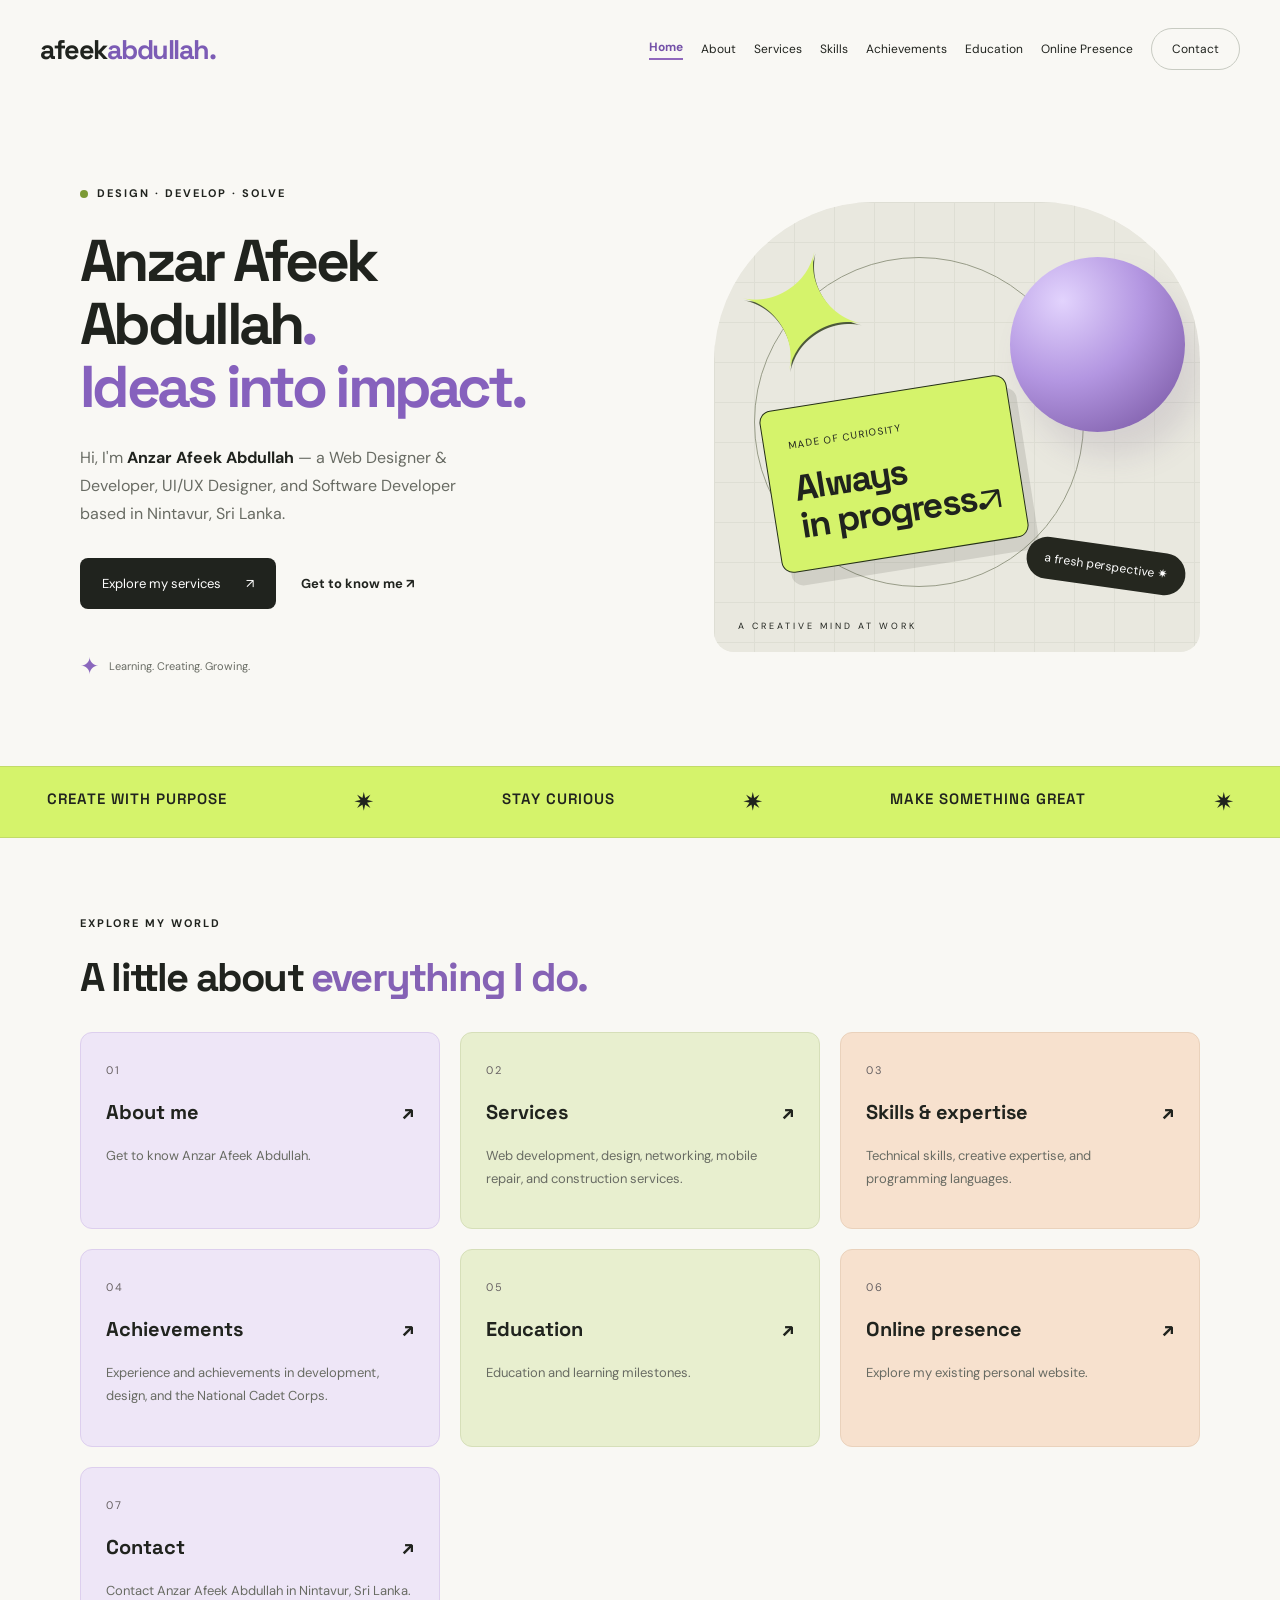
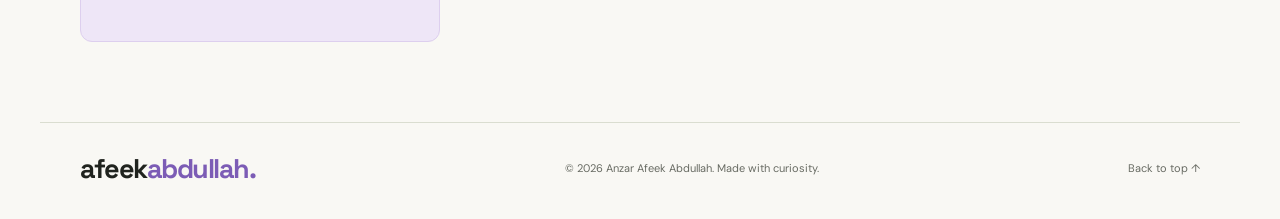
==== index.html @ 664ed2f5 "Create Anzar Afeek Abdullah personal portfolio" ====
<!doctype html>
<html lang="en"><head><meta charset="UTF-8"><meta name="viewport" content="width=device-width,initial-scale=1">
<meta name="description" content="Designing thoughtful digital experiences."><title>Home — Anzar Afeek Abdullah</title><link rel="stylesheet" href="style.css"></head>
<body id="top"><a class="skip-link" href="#main-content">Skip to content</a><header class="nav"><a class="logo" href="index.html">afeek<span>abdullah.</span></a><button class="menu-toggle" type="button" aria-expanded="false" aria-controls="main-nav">Menu <span aria-hidden="true">☰</span></button><nav id="main-nav" aria-label="Main navigation"><a href="index.html" aria-current="page">Home</a><a href="about.html">About</a><a href="services.html">Services</a><a href="skills.html">Skills</a><a href="achievements.html">Achievements</a><a href="education.html">Education</a><a href="projects.html">Online Presence</a><a href="contact.html" class="nav-contact">Contact</a></nav></header><main id="main-content"><section class="hero wrap" id="home"><div class="hero-copy"><p class="eyebrow"><span class="dot"></span> DESIGN · DEVELOP · SOLVE</p><h1>Anzar Afeek<br>Abdullah<span class="name-dot">.</span><br><span>Ideas into impact.</span></h1><p class="intro">Hi, I'm <strong>Anzar Afeek Abdullah</strong> — a Web Designer &amp; Developer, UI/UX Designer, and Software Developer based in Nintavur, Sri Lanka.</p><div class="actions"><a class="button" href="services.html">Explore my services <span>↗</span></a><a class="text-link" href="about.html">Get to know me ↗</a></div><div class="hero-note"><span>✦</span> Learning. Creating. Growing.</div></div><div class="art" aria-label="Colorful abstract illustration"><div class="art-grid"></div><div class="orbit"></div><div class="ball"></div><span class="star">✦</span><div class="art-card"><span>Made of curiosity</span><strong>Always<br>in progress.</strong><span class="card-arrow">↗</span></div><div class="pill">a fresh perspective ✷</div><span class="art-caption">A CREATIVE MIND AT WORK</span></div></section><div class="ticker" aria-hidden="true"><div>CREATE WITH PURPOSE <span>✷</span> STAY CURIOUS <span>✷</span> MAKE SOMETHING GREAT <span>✷</span></div></div><section class="wrap page-directory"><p class="eyebrow">EXPLORE MY WORLD</p><h2>A little about <span>everything I do.</span></h2><div class="directory-grid"><a class="directory-card" href="about.html"><span class="directory-number">01</span><h3>About me <span aria-hidden="true">↗</span></h3><p>Get to know Anzar Afeek Abdullah.</p></a><a class="directory-card" href="services.html"><span class="directory-number">02</span><h3>Services <span aria-hidden="true">↗</span></h3><p>Web development, design, networking, mobile repair, and construction services.</p></a><a class="directory-card" href="skills.html"><span class="directory-number">03</span><h3>Skills & expertise <span aria-hidden="true">↗</span></h3><p>Technical skills, creative expertise, and programming languages.</p></a><a class="directory-card" href="achievements.html"><span class="directory-number">04</span><h3>Achievements <span aria-hidden="true">↗</span></h3><p>Experience and achievements in development, design, and the National Cadet Corps.</p></a><a class="directory-card" href="education.html"><span class="directory-number">05</span><h3>Education <span aria-hidden="true">↗</span></h3><p>Education and learning milestones.</p></a><a class="directory-card" href="projects.html"><span class="directory-number">06</span><h3>Online presence <span aria-hidden="true">↗</span></h3><p>Explore my existing personal website.</p></a><a class="directory-card" href="contact.html"><span class="directory-number">07</span><h3>Contact <span aria-hidden="true">↗</span></h3><p>Contact Anzar Afeek Abdullah in Nintavur, Sri Lanka.</p></a></div></section></main><footer class="wrap"><a class="logo" href="index.html">afeek<span>abdullah.</span></a><p>© <span id="year">2026</span> Anzar Afeek Abdullah. Made with curiosity.</p><a href="#top">Back to top ↑</a></footer><script src="script.js"></script></body></html>
---- style.css ----
@import url('https://fonts.googleapis.com/css2?family=DM+Sans:wght@400;500;600;700&family=Space+Grotesk:wght@400;500;600;700&display=swap');
:root{--bg:#f9f8f4;--ink:#20231e;--muted:#686b63;--green:#d5f36b;--purple:#ab8ce7}*{box-sizing:border-box}html{scroll-behavior:smooth;scroll-padding-top:95px}body{margin:0;background:var(--bg);color:var(--ink);font-family:'DM Sans',sans-serif}a{color:inherit;text-decoration:none}button{font:inherit}a:focus-visible,button:focus-visible{outline:3px solid #7856bd;outline-offset:6px}.wrap{max-width:1200px;margin:auto;padding-left:40px;padding-right:40px}.nav{max-width:1280px;margin:auto;padding:28px 40px;display:flex;justify-content:space-between;align-items:center}.logo{font-family:'Space Grotesk',sans-serif;font-weight:700;font-size:27px;letter-spacing:-1.5px}.logo span{color:#7c5cb5}nav{display:flex;gap:32px;align-items:center;font-size:14px}nav a:hover,.text-link:hover{color:#7654b2}.nav-contact{border:1px solid #c8cbc2;border-radius:30px;padding:12px 20px}.hero{display:grid;grid-template-columns:1.2fr 1fr;gap:50px;padding-top:75px;padding-bottom:85px;align-items:center}.eyebrow{font-size:11px;font-weight:700;letter-spacing:2px;display:flex;align-items:center;gap:9px}.dot{height:8px;width:8px;background:#7c9a35;border-radius:100%}h1,h2,h3{font-family:'Space Grotesk',sans-serif}h1{font-size:clamp(44px,5vw,66px);line-height:1.07;letter-spacing:-3.7px;margin:26px 0}h1>span{color:#8661bd}p{line-height:1.75}.intro{font-size:16px;color:var(--muted);max-width:420px}.intro strong{color:var(--ink)}.actions{display:flex;gap:25px;align-items:center;margin-top:30px}.button{display:inline-flex;gap:25px;align-items:center;background:var(--ink);color:white;border:0;border-radius:8px;padding:17px 22px;font-size:13px;cursor:pointer;transition:transform .2s,background .2s}.button:hover{background:#7856ac;transform:translateY(-2px)}.text-link{font-size:13px;font-weight:700}.hero-note{font-size:11px;color:var(--muted);margin-top:42px;display:flex;gap:10px;align-items:center}.hero-note span{font-size:23px;color:#8a67bd}.art{height:450px;position:relative;background:#e9e8df;border-radius:160px 160px 20px 20px;overflow:hidden}.art-grid{position:absolute;inset:0;background-image:linear-gradient(#d6d6cb 1px,transparent 1px),linear-gradient(90deg,#d6d6cb 1px,transparent 1px);background-size:40px 40px;opacity:.55}.orbit{width:330px;height:330px;border:1px solid #989c88;border-radius:50%;position:absolute;top:55px;left:40px}.ball{width:175px;height:175px;border-radius:50%;background:radial-gradient(circle at 30% 25%,#e2d3fd,#b396e1 45%,#714f9b);position:absolute;right:15px;top:55px;box-shadow:15px 24px 30px #77648a2b}.star{position:absolute;font-size:160px;left:20px;top:8px;color:var(--green);text-shadow:1px 2px #4c583a;transform:rotate(12deg)}.art-card{position:absolute;top:190px;left:55px;width:250px;padding:24px;background:var(--green);transform:rotate(-9deg);box-shadow:8px 14px 0 #292c2020;border:1px solid #253018;border-radius:12px}.art-card>span:first-child{font-size:10px;text-transform:uppercase;letter-spacing:1px}.art-card strong{display:block;font-family:'Space Grotesk',sans-serif;font-size:36px;line-height:1.05;margin-top:17px;letter-spacing:-1.5px}.card-arrow{position:absolute;right:22px;bottom:20px;font-size:33px}.pill{position:absolute;right:14px;bottom:65px;background:#25271f;color:white;padding:13px 18px;border-radius:30px;transform:rotate(8deg);font-size:12px}.art-caption{position:absolute;bottom:20px;left:24px;font-size:9px;letter-spacing:3px}.ticker{background:var(--green);overflow:hidden;padding:22px 0;border-top:1px solid #c2db68;border-bottom:1px solid #c2db68}.ticker>div{display:flex;justify-content:space-around;gap:35px;white-space:nowrap;font-family:'Space Grotesk',sans-serif;font-size:15px;font-weight:600;letter-spacing:1px}.ticker span{font-size:20px}.about{display:grid;grid-template-columns:1fr 1fr;gap:80px;padding-top:100px;padding-bottom:100px}h2{font-size:40px;line-height:1.16;letter-spacing:-1.8px;margin:22px 0}h2 span{color:#8562b5}.about-copy{padding-top:10px;color:var(--muted);font-size:15px}.about-copy .text-link{display:inline-block;margin-top:15px;color:var(--ink)}.skills-section{background:#efeee8;padding:75px 0 85px}.section-heading{display:flex;justify-content:space-between;align-items:center;gap:25px}.section-heading>p{font-size:13px;color:var(--muted)}.skills{display:grid;grid-template-columns:repeat(3,1fr);gap:20px;margin-top:30px}.skills article{padding:30px;background:var(--bg);border:1px solid #ddded4;border-radius:12px}.skill-icon{display:inline-flex;width:45px;height:45px;border-radius:12px;align-items:center;justify-content:center;background:#e7dcf6;font-size:26px}.skills article:nth-child(2) .skill-icon{background:#e3efb9}.skills article:nth-child(3) .skill-icon{background:#f8d7ba}.skills h3{font-size:20px;margin:24px 0 10px}.skills p{font-size:13px;color:var(--muted)}.tag{font-size:9px;letter-spacing:1.5px;font-weight:700;display:inline-block;margin-top:20px}.projects{padding-top:90px;padding-bottom:90px}.project-grid{display:grid;grid-template-columns:1fr 1fr;gap:30px;margin-top:25px}.project-art{height:320px;border-radius:12px;position:relative;overflow:hidden;display:grid;place-items:center}.purple{background:#c0a7ec}.orange{background:#f5bb87}.mock-window{width:70%;height:215px;background:#f5f2e9;border:2px solid #282325;border-radius:8px;transform:rotate(-7deg);box-shadow:10px 10px 0 #8c70b9;position:relative}.window-dots{height:25px;border-bottom:2px solid;padding:4px 9px;font-size:9px;letter-spacing:3px}.mock-window>span{display:block;font-family:'Space Grotesk',sans-serif;font-size:40px;line-height:1.1;font-weight:700;padding:22px;letter-spacing:-2px}.mock-window b{color:#936ac4}.mock-window i{font-style:normal;position:absolute;right:15px;bottom:8px;font-size:70px;color:#9dad3c}.project-number{position:absolute;left:20px;top:18px;border:1px solid #3336;border-radius:30px;padding:6px 10px;font-size:10px}.poster{font-family:'Space Grotesk',sans-serif;font-weight:700;font-size:42px;line-height:.95;letter-spacing:-2px;position:relative;transform:rotate(-5deg);padding:25px 35px;background:#f8f0db;border:1px solid #333;box-shadow:9px 10px 0 #be754b}.poster em{font-family:Georgia,serif;font-size:60px;color:#b75933}.poster>span{position:absolute;right:0;top:30px;font-size:65px;color:#7d8e3c}.project-info{display:flex;justify-content:space-between;align-items:center}.project-info h3{margin:20px 0 5px;font-size:21px}.project-info p{font-size:9px;letter-spacing:1px;color:var(--muted)}.project-info>span{font-size:26px}.project-desc{font-size:13px;color:var(--muted);margin-top:5px}.contact{padding-bottom:65px}.contact-box{position:relative;background:var(--green);padding:55px;border-radius:16px;overflow:hidden}.contact h2{font-size:52px;position:relative;z-index:1}.contact h2 em{font-family:Georgia,serif;font-weight:400}.contact-box>p:not(.eyebrow){max-width:430px;font-size:14px}.contact .button{margin-top:12px}.contact-star{position:absolute;right:40px;top:55px;font-size:210px;color:#8c65bb;line-height:1}.contact-status{font-size:11px!important;min-height:20px}.contact-status.active{font-weight:700}footer{display:flex;justify-content:space-between;align-items:center;padding-top:25px;padding-bottom:30px;border-top:1px solid #daddd0}footer p,footer>a:last-child{font-size:11px;color:var(--muted)}@media(min-width:1500px){.hero{padding-top:100px;padding-bottom:110px}}@media(max-width:800px){.wrap{padding-left:24px;padding-right:24px}.nav{padding:22px 24px}nav{gap:18px}nav a:not(.nav-contact){display:none}.hero{grid-template-columns:1fr;gap:40px;padding-top:35px;padding-bottom:50px}h1{font-size:54px}.art{height:420px;max-width:460px;width:100%;margin:auto}.about{grid-template-columns:1fr;gap:10px;padding-top:60px;padding-bottom:60px}.section-heading{display:block}.skills{grid-template-columns:1fr}.skills-section{padding:50px 0}.project-grid{grid-template-columns:1fr}.projects{padding-top:55px;padding-bottom:50px}.contact-box{padding:30px}.contact h2{font-size:39px}.contact-star{right:-30px;top:15px;font-size:115px;opacity:.3}footer{flex-wrap:wrap;gap:15px}footer p{width:100%;order:3;margin:0}h2{font-size:34px}}@media(prefers-reduced-motion:reduce){html{scroll-behavior:auto}*{transition:none!important}}
.hero h1{font-size:clamp(39px,4.6vw,61px)}.name-dot{color:#8661bd}.info-chips{display:flex;flex-wrap:wrap;gap:8px;margin:20px 0}.info-chips span{border:1px solid #d6d9cc;border-radius:20px;padding:5px 12px;font-size:11px}.expertise{padding-top:80px;padding-bottom:80px}.expertise-grid{display:grid;grid-template-columns:repeat(3,1fr);gap:30px;margin:35px 0}.expertise-grid h3{font-size:20px}.expertise-grid p{font-size:14px;color:var(--muted)}.skill-tags{display:flex;flex-wrap:wrap;gap:10px;margin-top:30px}.skill-tags span{background:#eee7f6;border:1px solid #d7c8ec;padding:9px 16px;border-radius:24px;font-size:12px}.skill-tags span:nth-child(3n){background:#e8efcf;border-color:#d4dfb2}.journey-section{background:#efeee8;padding:70px 0}.journey-grid{display:grid;grid-template-columns:1fr 1fr;gap:70px;margin-top:45px}.column-title{font-size:22px;margin-bottom:30px}.timeline-item{position:relative;border-left:1px solid #ccc8d2;padding:0 0 30px 24px}.timeline-item:before{content:'';position:absolute;left:-5px;top:5px;width:9px;height:9px;background:#9068bd;border-radius:50%}.timeline-date{font-size:11px;letter-spacing:1px;color:#78549e;font-weight:700}.timeline-item h3{font-size:18px;margin:12px 0}.timeline-item p{font-size:13px;color:var(--muted);margin:0}.website-card{display:flex;justify-content:space-between;align-items:center;background:#e8ddf6;border:1px solid #d4c4e9;border-radius:12px;padding:30px;margin-top:30px;transition:background .2s}.website-card:hover{background:#dbcbef}.website-card h3{font-size:25px;margin:12px 0}.website-card p{font-size:13px;overflow-wrap:anywhere}.website-card>span{font-size:40px}.contact-call{display:inline-block;margin-left:20px;font-size:13px;font-weight:700}.contact-details{display:grid;grid-template-columns:1fr 1fr 1fr;gap:30px;padding:35px 0 0}.contact-details h3{font-size:17px}.contact-details p,.contact-details a{display:block;font-size:12px;color:var(--muted);overflow-wrap:anywhere;margin:8px 0;line-height:1.8}.contact-details a:hover{color:#7954ae}.contact-box .button,.contact-call{position:relative;z-index:1}@media(max-width:800px){.expertise{padding-top:55px;padding-bottom:55px}.expertise-grid,.journey-grid,.contact-details{grid-template-columns:1fr;gap:20px}.journey-section{padding:50px 0}.journey-grid{margin-top:25px}.contact-details{gap:10px}.hero h1{font-size:clamp(37px,8vw,54px)}.website-card{padding:22px}.website-card h3{font-size:21px}.website-card .tag{margin-top:0}.logo{font-size:23px}.nav-contact{padding:10px 14px}}
/* Shared navigation and standalone pages. */
.skip-link{position:absolute;top:-70px;left:20px;z-index:20;background:var(--ink);color:white;padding:14px;border-radius:6px}.skip-link:focus{top:10px}.nav{gap:25px;position:relative}.nav nav{gap:18px;font-size:12px}.nav nav a[aria-current=page]{color:#7451a8;font-weight:700}.nav nav a[aria-current=page]:after{content:'';display:block;height:2px;background:#9068bd;margin-top:3px}.menu-toggle{display:none}.breadcrumb{display:flex;gap:12px;padding-top:25px;font-size:12px;color:var(--muted)}.breadcrumb a{color:#7854a9}.page-bottom{display:flex;justify-content:space-between;gap:20px;align-items:center;padding-top:20px;padding-bottom:60px}.standalone-timeline{padding-top:50px;padding-bottom:60px}.standalone-timeline h1{font-size:clamp(38px,5vw,60px)}.timeline-list{max-width:800px;margin-top:45px}.timeline-list .timeline-item{padding-bottom:40px}.timeline-list .timeline-item h3{font-size:22px}.timeline-list .timeline-item p{font-size:15px}.page-intro{color:var(--muted)}.page-directory{padding-top:65px;padding-bottom:80px}.directory-grid{display:grid;grid-template-columns:repeat(3,1fr);gap:20px;margin-top:30px}.directory-card{display:block;padding:25px;background:#eee6f7;border:1px solid #ddcfee;border-radius:12px;transition:transform .2s,background .2s}.directory-card:nth-child(3n+2){background:#e8efcf;border-color:#d6dfb9}.directory-card:nth-child(3n){background:#f7e1ce;border-color:#ead2bc}.directory-card:hover{transform:translateY(-4px);background:#e1d4f1}.directory-number{font-size:11px;letter-spacing:2px;color:#686264}.directory-card h3{font-size:20px;display:flex;justify-content:space-between;gap:10px}.directory-card p{font-size:13px;color:var(--muted)}body:has(.breadcrumb) .contact{padding-top:40px}body:has(.breadcrumb) h1{font-size:clamp(36px,5vw,58px);letter-spacing:-2px}body:has(.breadcrumb) .skills-section{margin-top:35px}body:has(.breadcrumb) .projects{padding-top:45px}
@media(max-width:1100px){.nav{flex-wrap:wrap;padding:22px 24px}.menu-toggle{display:flex;align-items:center;gap:12px;background:transparent;border:1px solid #c8cbc2;border-radius:25px;padding:10px 16px;cursor:pointer}.nav nav{display:none;width:100%;grid-template-columns:repeat(2,minmax(0,1fr));gap:8px;padding-top:10px}.nav nav.is-open{display:grid}.nav nav a,.nav nav a:not(.nav-contact){display:block;padding:12px 15px;border-radius:8px}.nav nav a[aria-current=page]{background:#eee6f7}.nav nav a[aria-current=page]:after{display:none}.nav nav .nav-contact{border-radius:8px}.directory-grid{grid-template-columns:1fr 1fr}}
@media(max-width:600px){.directory-grid{grid-template-columns:1fr}.page-directory{padding-top:40px;padding-bottom:50px}.page-bottom{align-items:flex-start;flex-direction:column;padding-bottom:40px}.standalone-timeline{padding-top:30px}.timeline-list .timeline-item h3{font-size:19px}.timeline-list .timeline-item p{font-size:14px}.breadcrumb{padding-top:10px}.about h1{margin-top:20px}}
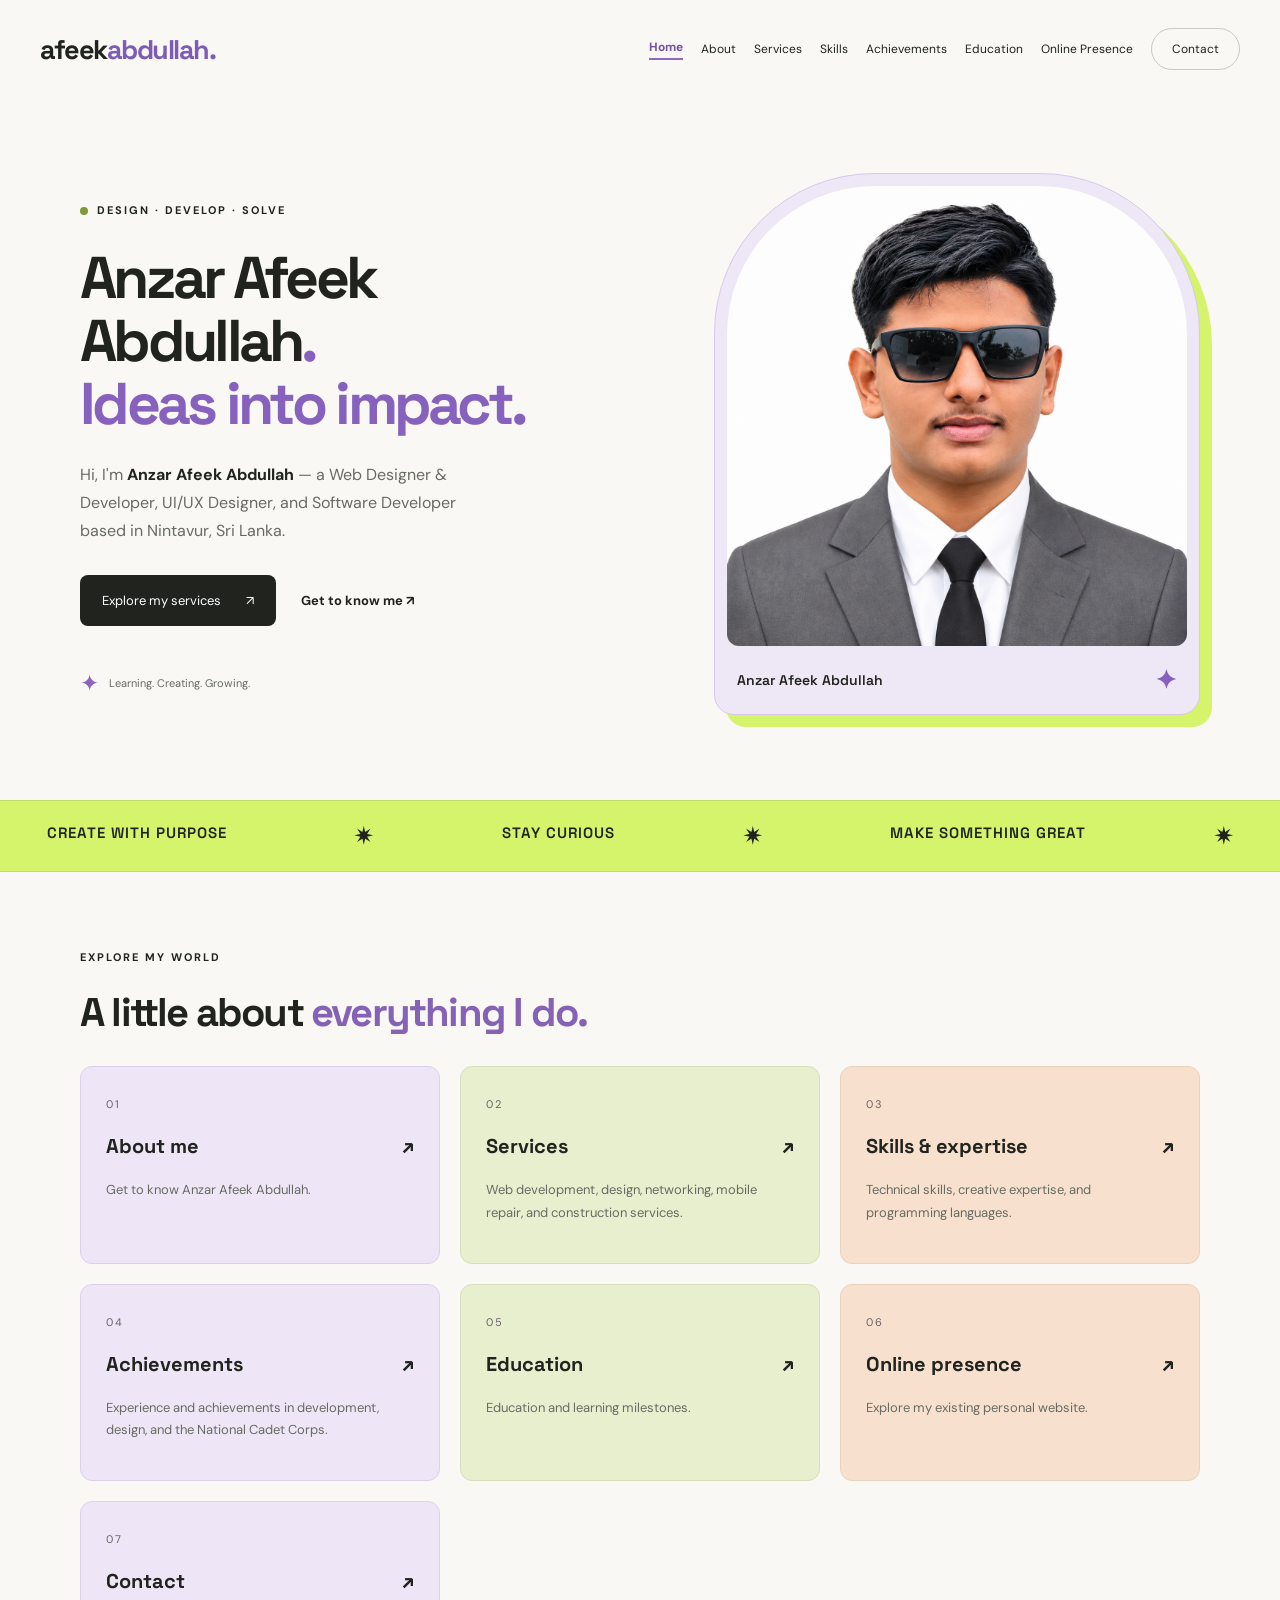
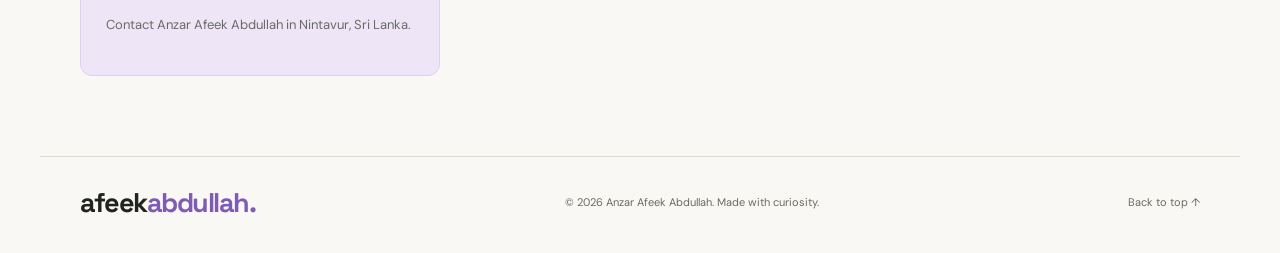
==== commit dbd1c636: "Add owner portrait to home and about pages" ====
--- a/index.html
+++ b/index.html
@@ -1,4 +1,4 @@
 <!doctype html>
 <html lang="en"><head><meta charset="UTF-8"><meta name="viewport" content="width=device-width,initial-scale=1">
 <meta name="description" content="Designing thoughtful digital experiences."><title>Home — Anzar Afeek Abdullah</title><link rel="stylesheet" href="style.css"></head>
-<body id="top"><a class="skip-link" href="#main-content">Skip to content</a><header class="nav"><a class="logo" href="index.html">afeek<span>abdullah.</span></a><button class="menu-toggle" type="button" aria-expanded="false" aria-controls="main-nav">Menu <span aria-hidden="true">☰</span></button><nav id="main-nav" aria-label="Main navigation"><a href="index.html" aria-current="page">Home</a><a href="about.html">About</a><a href="services.html">Services</a><a href="skills.html">Skills</a><a href="achievements.html">Achievements</a><a href="education.html">Education</a><a href="projects.html">Online Presence</a><a href="contact.html" class="nav-contact">Contact</a></nav></header><main id="main-content"><section class="hero wrap" id="home"><div class="hero-copy"><p class="eyebrow"><span class="dot"></span> DESIGN · DEVELOP · SOLVE</p><h1>Anzar Afeek<br>Abdullah<span class="name-dot">.</span><br><span>Ideas into impact.</span></h1><p class="intro">Hi, I'm <strong>Anzar Afeek Abdullah</strong> — a Web Designer &amp; Developer, UI/UX Designer, and Software Developer based in Nintavur, Sri Lanka.</p><div class="actions"><a class="button" href="services.html">Explore my services <span>↗</span></a><a class="text-link" href="about.html">Get to know me ↗</a></div><div class="hero-note"><span>✦</span> Learning. Creating. Growing.</div></div><div class="art" aria-label="Colorful abstract illustration"><div class="art-grid"></div><div class="orbit"></div><div class="ball"></div><span class="star">✦</span><div class="art-card"><span>Made of curiosity</span><strong>Always<br>in progress.</strong><span class="card-arrow">↗</span></div><div class="pill">a fresh perspective ✷</div><span class="art-caption">A CREATIVE MIND AT WORK</span></div></section><div class="ticker" aria-hidden="true"><div>CREATE WITH PURPOSE <span>✷</span> STAY CURIOUS <span>✷</span> MAKE SOMETHING GREAT <span>✷</span></div></div><section class="wrap page-directory"><p class="eyebrow">EXPLORE MY WORLD</p><h2>A little about <span>everything I do.</span></h2><div class="directory-grid"><a class="directory-card" href="about.html"><span class="directory-number">01</span><h3>About me <span aria-hidden="true">↗</span></h3><p>Get to know Anzar Afeek Abdullah.</p></a><a class="directory-card" href="services.html"><span class="directory-number">02</span><h3>Services <span aria-hidden="true">↗</span></h3><p>Web development, design, networking, mobile repair, and construction services.</p></a><a class="directory-card" href="skills.html"><span class="directory-number">03</span><h3>Skills & expertise <span aria-hidden="true">↗</span></h3><p>Technical skills, creative expertise, and programming languages.</p></a><a class="directory-card" href="achievements.html"><span class="directory-number">04</span><h3>Achievements <span aria-hidden="true">↗</span></h3><p>Experience and achievements in development, design, and the National Cadet Corps.</p></a><a class="directory-card" href="education.html"><span class="directory-number">05</span><h3>Education <span aria-hidden="true">↗</span></h3><p>Education and learning milestones.</p></a><a class="directory-card" href="projects.html"><span class="directory-number">06</span><h3>Online presence <span aria-hidden="true">↗</span></h3><p>Explore my existing personal website.</p></a><a class="directory-card" href="contact.html"><span class="directory-number">07</span><h3>Contact <span aria-hidden="true">↗</span></h3><p>Contact Anzar Afeek Abdullah in Nintavur, Sri Lanka.</p></a></div></section></main><footer class="wrap"><a class="logo" href="index.html">afeek<span>abdullah.</span></a><p>© <span id="year">2026</span> Anzar Afeek Abdullah. Made with curiosity.</p><a href="#top">Back to top ↑</a></footer><script src="script.js"></script></body></html>+<body id="top"><a class="skip-link" href="#main-content">Skip to content</a><header class="nav"><a class="logo" href="index.html">afeek<span>abdullah.</span></a><button class="menu-toggle" type="button" aria-expanded="false" aria-controls="main-nav">Menu <span aria-hidden="true">☰</span></button><nav id="main-nav" aria-label="Main navigation"><a href="index.html" aria-current="page">Home</a><a href="about.html">About</a><a href="services.html">Services</a><a href="skills.html">Skills</a><a href="achievements.html">Achievements</a><a href="education.html">Education</a><a href="projects.html">Online Presence</a><a href="contact.html" class="nav-contact">Contact</a></nav></header><main id="main-content"><section class="hero wrap" id="home"><div class="hero-copy"><p class="eyebrow"><span class="dot"></span> DESIGN · DEVELOP · SOLVE</p><h1>Anzar Afeek<br>Abdullah<span class="name-dot">.</span><br><span>Ideas into impact.</span></h1><p class="intro">Hi, I'm <strong>Anzar Afeek Abdullah</strong> — a Web Designer &amp; Developer, UI/UX Designer, and Software Developer based in Nintavur, Sri Lanka.</p><div class="actions"><a class="button" href="services.html">Explore my services <span>↗</span></a><a class="text-link" href="about.html">Get to know me ↗</a></div><div class="hero-note"><span>✦</span> Learning. Creating. Growing.</div></div><div class="portrait-frame"><img class="hero-portrait" src="profile.png.png" alt="Anzar Afeek Abdullah wearing a grey suit and sunglasses" width="1254" height="1254" fetchpriority="high"><span class="portrait-label">Anzar Afeek Abdullah <span aria-hidden="true">✦</span></span></div></section><div class="ticker" aria-hidden="true"><div>CREATE WITH PURPOSE <span>✷</span> STAY CURIOUS <span>✷</span> MAKE SOMETHING GREAT <span>✷</span></div></div><section class="wrap page-directory"><p class="eyebrow">EXPLORE MY WORLD</p><h2>A little about <span>everything I do.</span></h2><div class="directory-grid"><a class="directory-card" href="about.html"><span class="directory-number">01</span><h3>About me <span aria-hidden="true">↗</span></h3><p>Get to know Anzar Afeek Abdullah.</p></a><a class="directory-card" href="services.html"><span class="directory-number">02</span><h3>Services <span aria-hidden="true">↗</span></h3><p>Web development, design, networking, mobile repair, and construction services.</p></a><a class="directory-card" href="skills.html"><span class="directory-number">03</span><h3>Skills & expertise <span aria-hidden="true">↗</span></h3><p>Technical skills, creative expertise, and programming languages.</p></a><a class="directory-card" href="achievements.html"><span class="directory-number">04</span><h3>Achievements <span aria-hidden="true">↗</span></h3><p>Experience and achievements in development, design, and the National Cadet Corps.</p></a><a class="directory-card" href="education.html"><span class="directory-number">05</span><h3>Education <span aria-hidden="true">↗</span></h3><p>Education and learning milestones.</p></a><a class="directory-card" href="projects.html"><span class="directory-number">06</span><h3>Online presence <span aria-hidden="true">↗</span></h3><p>Explore my existing personal website.</p></a><a class="directory-card" href="contact.html"><span class="directory-number">07</span><h3>Contact <span aria-hidden="true">↗</span></h3><p>Contact Anzar Afeek Abdullah in Nintavur, Sri Lanka.</p></a></div></section></main><footer class="wrap"><a class="logo" href="index.html">afeek<span>abdullah.</span></a><p>© <span id="year">2026</span> Anzar Afeek Abdullah. Made with curiosity.</p><a href="#top">Back to top ↑</a></footer><script src="script.js"></script></body></html>
--- a/style.css
+++ b/style.css
@@ -5,3 +5,5 @@
 .skip-link{position:absolute;top:-70px;left:20px;z-index:20;background:var(--ink);color:white;padding:14px;border-radius:6px}.skip-link:focus{top:10px}.nav{gap:25px;position:relative}.nav nav{gap:18px;font-size:12px}.nav nav a[aria-current=page]{color:#7451a8;font-weight:700}.nav nav a[aria-current=page]:after{content:'';display:block;height:2px;background:#9068bd;margin-top:3px}.menu-toggle{display:none}.breadcrumb{display:flex;gap:12px;padding-top:25px;font-size:12px;color:var(--muted)}.breadcrumb a{color:#7854a9}.page-bottom{display:flex;justify-content:space-between;gap:20px;align-items:center;padding-top:20px;padding-bottom:60px}.standalone-timeline{padding-top:50px;padding-bottom:60px}.standalone-timeline h1{font-size:clamp(38px,5vw,60px)}.timeline-list{max-width:800px;margin-top:45px}.timeline-list .timeline-item{padding-bottom:40px}.timeline-list .timeline-item h3{font-size:22px}.timeline-list .timeline-item p{font-size:15px}.page-intro{color:var(--muted)}.page-directory{padding-top:65px;padding-bottom:80px}.directory-grid{display:grid;grid-template-columns:repeat(3,1fr);gap:20px;margin-top:30px}.directory-card{display:block;padding:25px;background:#eee6f7;border:1px solid #ddcfee;border-radius:12px;transition:transform .2s,background .2s}.directory-card:nth-child(3n+2){background:#e8efcf;border-color:#d6dfb9}.directory-card:nth-child(3n){background:#f7e1ce;border-color:#ead2bc}.directory-card:hover{transform:translateY(-4px);background:#e1d4f1}.directory-number{font-size:11px;letter-spacing:2px;color:#686264}.directory-card h3{font-size:20px;display:flex;justify-content:space-between;gap:10px}.directory-card p{font-size:13px;color:var(--muted)}body:has(.breadcrumb) .contact{padding-top:40px}body:has(.breadcrumb) h1{font-size:clamp(36px,5vw,58px);letter-spacing:-2px}body:has(.breadcrumb) .skills-section{margin-top:35px}body:has(.breadcrumb) .projects{padding-top:45px}
 @media(max-width:1100px){.nav{flex-wrap:wrap;padding:22px 24px}.menu-toggle{display:flex;align-items:center;gap:12px;background:transparent;border:1px solid #c8cbc2;border-radius:25px;padding:10px 16px;cursor:pointer}.nav nav{display:none;width:100%;grid-template-columns:repeat(2,minmax(0,1fr));gap:8px;padding-top:10px}.nav nav.is-open{display:grid}.nav nav a,.nav nav a:not(.nav-contact){display:block;padding:12px 15px;border-radius:8px}.nav nav a[aria-current=page]{background:#eee6f7}.nav nav a[aria-current=page]:after{display:none}.nav nav .nav-contact{border-radius:8px}.directory-grid{grid-template-columns:1fr 1fr}}
 @media(max-width:600px){.directory-grid{grid-template-columns:1fr}.page-directory{padding-top:40px;padding-bottom:50px}.page-bottom{align-items:flex-start;flex-direction:column;padding-bottom:40px}.standalone-timeline{padding-top:30px}.timeline-list .timeline-item h3{font-size:19px}.timeline-list .timeline-item p{font-size:14px}.breadcrumb{padding-top:10px}.about h1{margin-top:20px}}
+/* Owner portrait, shared by Home and About. */
+.portrait-frame{position:relative;background:#eee7f6;border:1px solid #d7c8ec;border-radius:160px 160px 20px 20px;overflow:hidden;padding:12px 12px 0;box-shadow:12px 12px 0 #d5f36b}.hero-portrait{display:block;width:100%;height:auto;aspect-ratio:1;object-fit:cover;border-radius:148px 148px 12px 12px}.portrait-label{display:flex;justify-content:space-between;align-items:center;gap:12px;padding:17px 10px;font-family:'Space Grotesk',sans-serif;font-size:14px;font-weight:600}.portrait-label>span{font-size:26px;color:#8661bd}.about-portrait{display:block;width:100%;max-width:340px;height:auto;border-radius:20px;border:8px solid #eee7f6;box-shadow:8px 8px 0 #d5f36b;margin-top:30px}@media(max-width:800px){.portrait-frame{max-width:440px;width:calc(100% - 12px);margin:0 auto}.about-portrait{max-width:300px;margin-bottom:25px}}
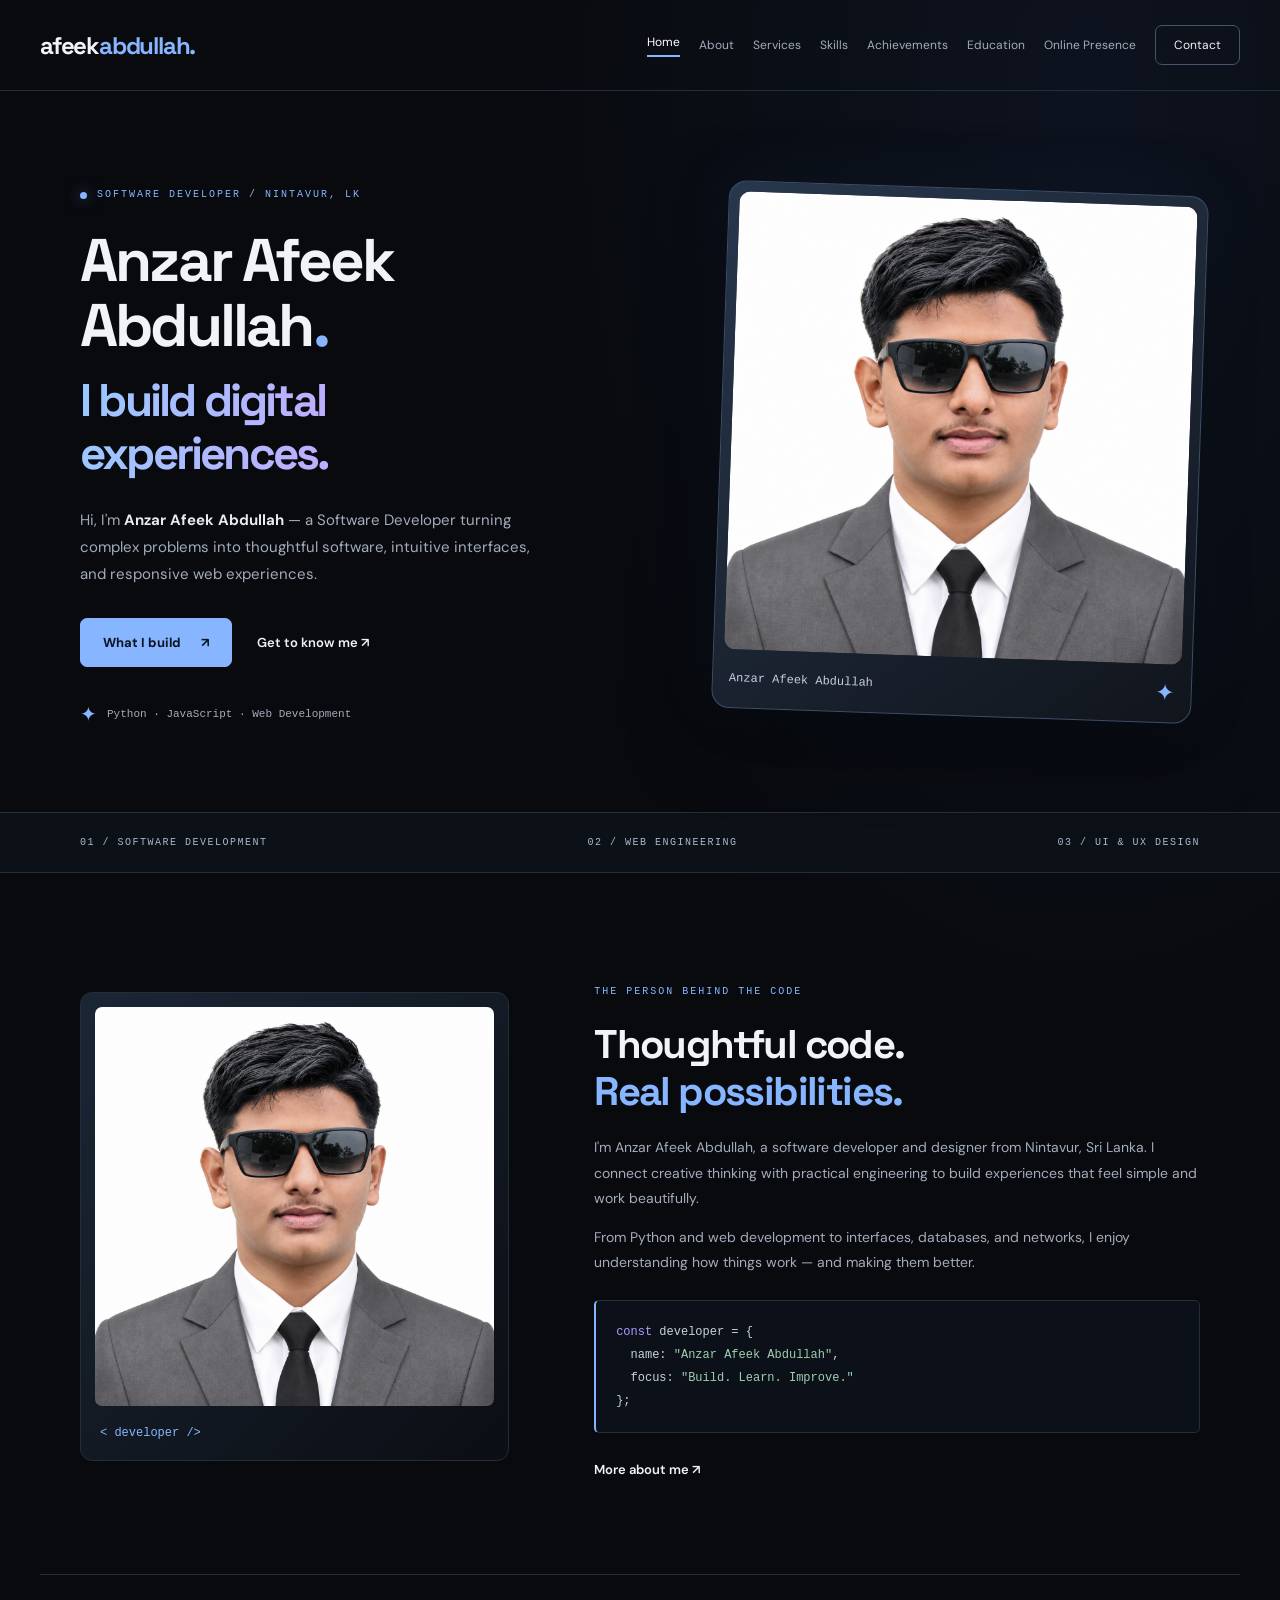
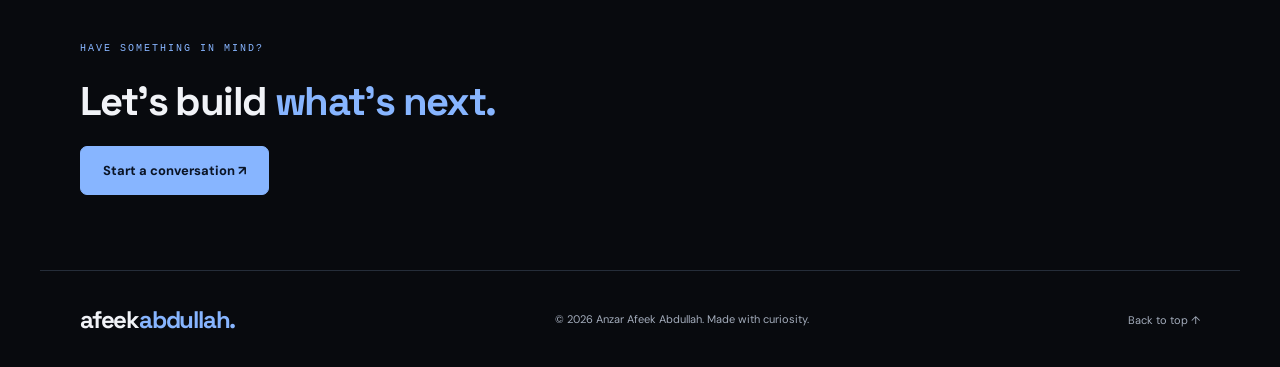
==== commit 951c9bc5: "Redesign portfolio with polished dark developer theme" ====
--- a/index.html
+++ b/index.html
@@ -1,4 +1,4 @@
 <!doctype html>
 <html lang="en"><head><meta charset="UTF-8"><meta name="viewport" content="width=device-width,initial-scale=1">
-<meta name="description" content="Designing thoughtful digital experiences."><title>Home — Anzar Afeek Abdullah</title><link rel="stylesheet" href="style.css"></head>
-<body id="top"><a class="skip-link" href="#main-content">Skip to content</a><header class="nav"><a class="logo" href="index.html">afeek<span>abdullah.</span></a><button class="menu-toggle" type="button" aria-expanded="false" aria-controls="main-nav">Menu <span aria-hidden="true">☰</span></button><nav id="main-nav" aria-label="Main navigation"><a href="index.html" aria-current="page">Home</a><a href="about.html">About</a><a href="services.html">Services</a><a href="skills.html">Skills</a><a href="achievements.html">Achievements</a><a href="education.html">Education</a><a href="projects.html">Online Presence</a><a href="contact.html" class="nav-contact">Contact</a></nav></header><main id="main-content"><section class="hero wrap" id="home"><div class="hero-copy"><p class="eyebrow"><span class="dot"></span> DESIGN · DEVELOP · SOLVE</p><h1>Anzar Afeek<br>Abdullah<span class="name-dot">.</span><br><span>Ideas into impact.</span></h1><p class="intro">Hi, I'm <strong>Anzar Afeek Abdullah</strong> — a Web Designer &amp; Developer, UI/UX Designer, and Software Developer based in Nintavur, Sri Lanka.</p><div class="actions"><a class="button" href="services.html">Explore my services <span>↗</span></a><a class="text-link" href="about.html">Get to know me ↗</a></div><div class="hero-note"><span>✦</span> Learning. Creating. Growing.</div></div><div class="portrait-frame"><img class="hero-portrait" src="profile.png.png" alt="Anzar Afeek Abdullah wearing a grey suit and sunglasses" width="1254" height="1254" fetchpriority="high"><span class="portrait-label">Anzar Afeek Abdullah <span aria-hidden="true">✦</span></span></div></section><div class="ticker" aria-hidden="true"><div>CREATE WITH PURPOSE <span>✷</span> STAY CURIOUS <span>✷</span> MAKE SOMETHING GREAT <span>✷</span></div></div><section class="wrap page-directory"><p class="eyebrow">EXPLORE MY WORLD</p><h2>A little about <span>everything I do.</span></h2><div class="directory-grid"><a class="directory-card" href="about.html"><span class="directory-number">01</span><h3>About me <span aria-hidden="true">↗</span></h3><p>Get to know Anzar Afeek Abdullah.</p></a><a class="directory-card" href="services.html"><span class="directory-number">02</span><h3>Services <span aria-hidden="true">↗</span></h3><p>Web development, design, networking, mobile repair, and construction services.</p></a><a class="directory-card" href="skills.html"><span class="directory-number">03</span><h3>Skills & expertise <span aria-hidden="true">↗</span></h3><p>Technical skills, creative expertise, and programming languages.</p></a><a class="directory-card" href="achievements.html"><span class="directory-number">04</span><h3>Achievements <span aria-hidden="true">↗</span></h3><p>Experience and achievements in development, design, and the National Cadet Corps.</p></a><a class="directory-card" href="education.html"><span class="directory-number">05</span><h3>Education <span aria-hidden="true">↗</span></h3><p>Education and learning milestones.</p></a><a class="directory-card" href="projects.html"><span class="directory-number">06</span><h3>Online presence <span aria-hidden="true">↗</span></h3><p>Explore my existing personal website.</p></a><a class="directory-card" href="contact.html"><span class="directory-number">07</span><h3>Contact <span aria-hidden="true">↗</span></h3><p>Contact Anzar Afeek Abdullah in Nintavur, Sri Lanka.</p></a></div></section></main><footer class="wrap"><a class="logo" href="index.html">afeek<span>abdullah.</span></a><p>© <span id="year">2026</span> Anzar Afeek Abdullah. Made with curiosity.</p><a href="#top">Back to top ↑</a></footer><script src="script.js"></script></body></html>+<meta name="description" content="Designing thoughtful digital experiences."><title>Home — Anzar Afeek Abdullah</title><meta name="theme-color" content="#080a0e"><link rel="icon" type="image/png" href="profile.png.png"><link rel="stylesheet" href="style.css"></head>
+<body id="top"><a class="skip-link" href="#main-content">Skip to content</a><header class="nav"><a class="logo" href="index.html">afeek<span>abdullah.</span></a><button class="menu-toggle" type="button" aria-expanded="false" aria-controls="main-nav">Menu <span aria-hidden="true">☰</span></button><nav id="main-nav" aria-label="Main navigation"><a href="index.html" aria-current="page">Home</a><a href="about.html">About</a><a href="services.html">Services</a><a href="skills.html">Skills</a><a href="achievements.html">Achievements</a><a href="education.html">Education</a><a href="projects.html">Online Presence</a><a href="contact.html" class="nav-contact">Contact</a></nav></header><main id="main-content"><section class="hero wrap" id="home"><div class="hero-copy"><p class="eyebrow"><span class="dot"></span> SOFTWARE DEVELOPER / NINTAVUR, LK</p><h1>Anzar Afeek<br>Abdullah<span class="name-dot">.</span><br><span>I build digital<br>experiences.</span></h1><p class="intro">Hi, I'm <strong>Anzar Afeek Abdullah</strong> — a Software Developer turning complex problems into thoughtful software, intuitive interfaces, and responsive web experiences.</p><div class="actions"><a class="button" href="services.html">What I build <span>↗</span></a><a class="text-link" href="about.html">Get to know me ↗</a></div><div class="hero-note"><span>✦</span> Python · JavaScript · Web Development</div></div><div class="portrait-frame"><img class="hero-portrait" src="profile.png.png" alt="Anzar Afeek Abdullah wearing a grey suit and sunglasses" width="1254" height="1254" fetchpriority="high"><span class="portrait-label">Anzar Afeek Abdullah <span aria-hidden="true">✦</span></span></div></section><div class="ticker" aria-label="Areas of focus"><div><span>01 / SOFTWARE DEVELOPMENT</span><span>02 / WEB ENGINEERING</span><span>03 / UI &amp; UX DESIGN</span></div></div><section class="wrap developer-profile"><div class="profile-photo"><img src="profile.png.png" alt="Anzar Afeek Abdullah" width="1254" height="1254" loading="lazy"><span class="photo-index">&lt; developer /&gt;</span></div><div class="profile-story"><p class="eyebrow">THE PERSON BEHIND THE CODE</p><h2>Thoughtful code.<br><span>Real possibilities.</span></h2><p>I'm Anzar Afeek Abdullah, a software developer and designer from Nintavur, Sri Lanka. I connect creative thinking with practical engineering to build experiences that feel simple and work beautifully.</p><p>From Python and web development to interfaces, databases, and networks, I enjoy understanding how things work — and making them better.</p><div class="code-signature"><span>const</span> developer = {<br>&nbsp; name: <b>"Anzar Afeek Abdullah"</b>,<br>&nbsp; focus: <b>"Build. Learn. Improve."</b><br>};</div><a class="text-link" href="about.html">More about me ↗</a></div></section><section class="wrap home-contact"><p class="eyebrow">HAVE SOMETHING IN MIND?</p><h2>Let's build <span>what's next.</span></h2><a class="button" href="contact.html">Start a conversation ↗</a></section></main><footer class="wrap"><a class="logo" href="index.html">afeek<span>abdullah.</span></a><p>© <span id="year">2026</span> Anzar Afeek Abdullah. Made with curiosity.</p><a href="#top">Back to top ↑</a></footer><script src="script.js"></script></body></html>
--- a/style.css
+++ b/style.css
@@ -1,9 +1,5 @@
 @import url('https://fonts.googleapis.com/css2?family=DM+Sans:wght@400;500;600;700&family=Space+Grotesk:wght@400;500;600;700&display=swap');
-:root{--bg:#f9f8f4;--ink:#20231e;--muted:#686b63;--green:#d5f36b;--purple:#ab8ce7}*{box-sizing:border-box}html{scroll-behavior:smooth;scroll-padding-top:95px}body{margin:0;background:var(--bg);color:var(--ink);font-family:'DM Sans',sans-serif}a{color:inherit;text-decoration:none}button{font:inherit}a:focus-visible,button:focus-visible{outline:3px solid #7856bd;outline-offset:6px}.wrap{max-width:1200px;margin:auto;padding-left:40px;padding-right:40px}.nav{max-width:1280px;margin:auto;padding:28px 40px;display:flex;justify-content:space-between;align-items:center}.logo{font-family:'Space Grotesk',sans-serif;font-weight:700;font-size:27px;letter-spacing:-1.5px}.logo span{color:#7c5cb5}nav{display:flex;gap:32px;align-items:center;font-size:14px}nav a:hover,.text-link:hover{color:#7654b2}.nav-contact{border:1px solid #c8cbc2;border-radius:30px;padding:12px 20px}.hero{display:grid;grid-template-columns:1.2fr 1fr;gap:50px;padding-top:75px;padding-bottom:85px;align-items:center}.eyebrow{font-size:11px;font-weight:700;letter-spacing:2px;display:flex;align-items:center;gap:9px}.dot{height:8px;width:8px;background:#7c9a35;border-radius:100%}h1,h2,h3{font-family:'Space Grotesk',sans-serif}h1{font-size:clamp(44px,5vw,66px);line-height:1.07;letter-spacing:-3.7px;margin:26px 0}h1>span{color:#8661bd}p{line-height:1.75}.intro{font-size:16px;color:var(--muted);max-width:420px}.intro strong{color:var(--ink)}.actions{display:flex;gap:25px;align-items:center;margin-top:30px}.button{display:inline-flex;gap:25px;align-items:center;background:var(--ink);color:white;border:0;border-radius:8px;padding:17px 22px;font-size:13px;cursor:pointer;transition:transform .2s,background .2s}.button:hover{background:#7856ac;transform:translateY(-2px)}.text-link{font-size:13px;font-weight:700}.hero-note{font-size:11px;color:var(--muted);margin-top:42px;display:flex;gap:10px;align-items:center}.hero-note span{font-size:23px;color:#8a67bd}.art{height:450px;position:relative;background:#e9e8df;border-radius:160px 160px 20px 20px;overflow:hidden}.art-grid{position:absolute;inset:0;background-image:linear-gradient(#d6d6cb 1px,transparent 1px),linear-gradient(90deg,#d6d6cb 1px,transparent 1px);background-size:40px 40px;opacity:.55}.orbit{width:330px;height:330px;border:1px solid #989c88;border-radius:50%;position:absolute;top:55px;left:40px}.ball{width:175px;height:175px;border-radius:50%;background:radial-gradient(circle at 30% 25%,#e2d3fd,#b396e1 45%,#714f9b);position:absolute;right:15px;top:55px;box-shadow:15px 24px 30px #77648a2b}.star{position:absolute;font-size:160px;left:20px;top:8px;color:var(--green);text-shadow:1px 2px #4c583a;transform:rotate(12deg)}.art-card{position:absolute;top:190px;left:55px;width:250px;padding:24px;background:var(--green);transform:rotate(-9deg);box-shadow:8px 14px 0 #292c2020;border:1px solid #253018;border-radius:12px}.art-card>span:first-child{font-size:10px;text-transform:uppercase;letter-spacing:1px}.art-card strong{display:block;font-family:'Space Grotesk',sans-serif;font-size:36px;line-height:1.05;margin-top:17px;letter-spacing:-1.5px}.card-arrow{position:absolute;right:22px;bottom:20px;font-size:33px}.pill{position:absolute;right:14px;bottom:65px;background:#25271f;color:white;padding:13px 18px;border-radius:30px;transform:rotate(8deg);font-size:12px}.art-caption{position:absolute;bottom:20px;left:24px;font-size:9px;letter-spacing:3px}.ticker{background:var(--green);overflow:hidden;padding:22px 0;border-top:1px solid #c2db68;border-bottom:1px solid #c2db68}.ticker>div{display:flex;justify-content:space-around;gap:35px;white-space:nowrap;font-family:'Space Grotesk',sans-serif;font-size:15px;font-weight:600;letter-spacing:1px}.ticker span{font-size:20px}.about{display:grid;grid-template-columns:1fr 1fr;gap:80px;padding-top:100px;padding-bottom:100px}h2{font-size:40px;line-height:1.16;letter-spacing:-1.8px;margin:22px 0}h2 span{color:#8562b5}.about-copy{padding-top:10px;color:var(--muted);font-size:15px}.about-copy .text-link{display:inline-block;margin-top:15px;color:var(--ink)}.skills-section{background:#efeee8;padding:75px 0 85px}.section-heading{display:flex;justify-content:space-between;align-items:center;gap:25px}.section-heading>p{font-size:13px;color:var(--muted)}.skills{display:grid;grid-template-columns:repeat(3,1fr);gap:20px;margin-top:30px}.skills article{padding:30px;background:var(--bg);border:1px solid #ddded4;border-radius:12px}.skill-icon{display:inline-flex;width:45px;height:45px;border-radius:12px;align-items:center;justify-content:center;background:#e7dcf6;font-size:26px}.skills article:nth-child(2) .skill-icon{background:#e3efb9}.skills article:nth-child(3) .skill-icon{background:#f8d7ba}.skills h3{font-size:20px;margin:24px 0 10px}.skills p{font-size:13px;color:var(--muted)}.tag{font-size:9px;letter-spacing:1.5px;font-weight:700;display:inline-block;margin-top:20px}.projects{padding-top:90px;padding-bottom:90px}.project-grid{display:grid;grid-template-columns:1fr 1fr;gap:30px;margin-top:25px}.project-art{height:320px;border-radius:12px;position:relative;overflow:hidden;display:grid;place-items:center}.purple{background:#c0a7ec}.orange{background:#f5bb87}.mock-window{width:70%;height:215px;background:#f5f2e9;border:2px solid #282325;border-radius:8px;transform:rotate(-7deg);box-shadow:10px 10px 0 #8c70b9;position:relative}.window-dots{height:25px;border-bottom:2px solid;padding:4px 9px;font-size:9px;letter-spacing:3px}.mock-window>span{display:block;font-family:'Space Grotesk',sans-serif;font-size:40px;line-height:1.1;font-weight:700;padding:22px;letter-spacing:-2px}.mock-window b{color:#936ac4}.mock-window i{font-style:normal;position:absolute;right:15px;bottom:8px;font-size:70px;color:#9dad3c}.project-number{position:absolute;left:20px;top:18px;border:1px solid #3336;border-radius:30px;padding:6px 10px;font-size:10px}.poster{font-family:'Space Grotesk',sans-serif;font-weight:700;font-size:42px;line-height:.95;letter-spacing:-2px;position:relative;transform:rotate(-5deg);padding:25px 35px;background:#f8f0db;border:1px solid #333;box-shadow:9px 10px 0 #be754b}.poster em{font-family:Georgia,serif;font-size:60px;color:#b75933}.poster>span{position:absolute;right:0;top:30px;font-size:65px;color:#7d8e3c}.project-info{display:flex;justify-content:space-between;align-items:center}.project-info h3{margin:20px 0 5px;font-size:21px}.project-info p{font-size:9px;letter-spacing:1px;color:var(--muted)}.project-info>span{font-size:26px}.project-desc{font-size:13px;color:var(--muted);margin-top:5px}.contact{padding-bottom:65px}.contact-box{position:relative;background:var(--green);padding:55px;border-radius:16px;overflow:hidden}.contact h2{font-size:52px;position:relative;z-index:1}.contact h2 em{font-family:Georgia,serif;font-weight:400}.contact-box>p:not(.eyebrow){max-width:430px;font-size:14px}.contact .button{margin-top:12px}.contact-star{position:absolute;right:40px;top:55px;font-size:210px;color:#8c65bb;line-height:1}.contact-status{font-size:11px!important;min-height:20px}.contact-status.active{font-weight:700}footer{display:flex;justify-content:space-between;align-items:center;padding-top:25px;padding-bottom:30px;border-top:1px solid #daddd0}footer p,footer>a:last-child{font-size:11px;color:var(--muted)}@media(min-width:1500px){.hero{padding-top:100px;padding-bottom:110px}}@media(max-width:800px){.wrap{padding-left:24px;padding-right:24px}.nav{padding:22px 24px}nav{gap:18px}nav a:not(.nav-contact){display:none}.hero{grid-template-columns:1fr;gap:40px;padding-top:35px;padding-bottom:50px}h1{font-size:54px}.art{height:420px;max-width:460px;width:100%;margin:auto}.about{grid-template-columns:1fr;gap:10px;padding-top:60px;padding-bottom:60px}.section-heading{display:block}.skills{grid-template-columns:1fr}.skills-section{padding:50px 0}.project-grid{grid-template-columns:1fr}.projects{padding-top:55px;padding-bottom:50px}.contact-box{padding:30px}.contact h2{font-size:39px}.contact-star{right:-30px;top:15px;font-size:115px;opacity:.3}footer{flex-wrap:wrap;gap:15px}footer p{width:100%;order:3;margin:0}h2{font-size:34px}}@media(prefers-reduced-motion:reduce){html{scroll-behavior:auto}*{transition:none!important}}
-.hero h1{font-size:clamp(39px,4.6vw,61px)}.name-dot{color:#8661bd}.info-chips{display:flex;flex-wrap:wrap;gap:8px;margin:20px 0}.info-chips span{border:1px solid #d6d9cc;border-radius:20px;padding:5px 12px;font-size:11px}.expertise{padding-top:80px;padding-bottom:80px}.expertise-grid{display:grid;grid-template-columns:repeat(3,1fr);gap:30px;margin:35px 0}.expertise-grid h3{font-size:20px}.expertise-grid p{font-size:14px;color:var(--muted)}.skill-tags{display:flex;flex-wrap:wrap;gap:10px;margin-top:30px}.skill-tags span{background:#eee7f6;border:1px solid #d7c8ec;padding:9px 16px;border-radius:24px;font-size:12px}.skill-tags span:nth-child(3n){background:#e8efcf;border-color:#d4dfb2}.journey-section{background:#efeee8;padding:70px 0}.journey-grid{display:grid;grid-template-columns:1fr 1fr;gap:70px;margin-top:45px}.column-title{font-size:22px;margin-bottom:30px}.timeline-item{position:relative;border-left:1px solid #ccc8d2;padding:0 0 30px 24px}.timeline-item:before{content:'';position:absolute;left:-5px;top:5px;width:9px;height:9px;background:#9068bd;border-radius:50%}.timeline-date{font-size:11px;letter-spacing:1px;color:#78549e;font-weight:700}.timeline-item h3{font-size:18px;margin:12px 0}.timeline-item p{font-size:13px;color:var(--muted);margin:0}.website-card{display:flex;justify-content:space-between;align-items:center;background:#e8ddf6;border:1px solid #d4c4e9;border-radius:12px;padding:30px;margin-top:30px;transition:background .2s}.website-card:hover{background:#dbcbef}.website-card h3{font-size:25px;margin:12px 0}.website-card p{font-size:13px;overflow-wrap:anywhere}.website-card>span{font-size:40px}.contact-call{display:inline-block;margin-left:20px;font-size:13px;font-weight:700}.contact-details{display:grid;grid-template-columns:1fr 1fr 1fr;gap:30px;padding:35px 0 0}.contact-details h3{font-size:17px}.contact-details p,.contact-details a{display:block;font-size:12px;color:var(--muted);overflow-wrap:anywhere;margin:8px 0;line-height:1.8}.contact-details a:hover{color:#7954ae}.contact-box .button,.contact-call{position:relative;z-index:1}@media(max-width:800px){.expertise{padding-top:55px;padding-bottom:55px}.expertise-grid,.journey-grid,.contact-details{grid-template-columns:1fr;gap:20px}.journey-section{padding:50px 0}.journey-grid{margin-top:25px}.contact-details{gap:10px}.hero h1{font-size:clamp(37px,8vw,54px)}.website-card{padding:22px}.website-card h3{font-size:21px}.website-card .tag{margin-top:0}.logo{font-size:23px}.nav-contact{padding:10px 14px}}
-/* Shared navigation and standalone pages. */
-.skip-link{position:absolute;top:-70px;left:20px;z-index:20;background:var(--ink);color:white;padding:14px;border-radius:6px}.skip-link:focus{top:10px}.nav{gap:25px;position:relative}.nav nav{gap:18px;font-size:12px}.nav nav a[aria-current=page]{color:#7451a8;font-weight:700}.nav nav a[aria-current=page]:after{content:'';display:block;height:2px;background:#9068bd;margin-top:3px}.menu-toggle{display:none}.breadcrumb{display:flex;gap:12px;padding-top:25px;font-size:12px;color:var(--muted)}.breadcrumb a{color:#7854a9}.page-bottom{display:flex;justify-content:space-between;gap:20px;align-items:center;padding-top:20px;padding-bottom:60px}.standalone-timeline{padding-top:50px;padding-bottom:60px}.standalone-timeline h1{font-size:clamp(38px,5vw,60px)}.timeline-list{max-width:800px;margin-top:45px}.timeline-list .timeline-item{padding-bottom:40px}.timeline-list .timeline-item h3{font-size:22px}.timeline-list .timeline-item p{font-size:15px}.page-intro{color:var(--muted)}.page-directory{padding-top:65px;padding-bottom:80px}.directory-grid{display:grid;grid-template-columns:repeat(3,1fr);gap:20px;margin-top:30px}.directory-card{display:block;padding:25px;background:#eee6f7;border:1px solid #ddcfee;border-radius:12px;transition:transform .2s,background .2s}.directory-card:nth-child(3n+2){background:#e8efcf;border-color:#d6dfb9}.directory-card:nth-child(3n){background:#f7e1ce;border-color:#ead2bc}.directory-card:hover{transform:translateY(-4px);background:#e1d4f1}.directory-number{font-size:11px;letter-spacing:2px;color:#686264}.directory-card h3{font-size:20px;display:flex;justify-content:space-between;gap:10px}.directory-card p{font-size:13px;color:var(--muted)}body:has(.breadcrumb) .contact{padding-top:40px}body:has(.breadcrumb) h1{font-size:clamp(36px,5vw,58px);letter-spacing:-2px}body:has(.breadcrumb) .skills-section{margin-top:35px}body:has(.breadcrumb) .projects{padding-top:45px}
-@media(max-width:1100px){.nav{flex-wrap:wrap;padding:22px 24px}.menu-toggle{display:flex;align-items:center;gap:12px;background:transparent;border:1px solid #c8cbc2;border-radius:25px;padding:10px 16px;cursor:pointer}.nav nav{display:none;width:100%;grid-template-columns:repeat(2,minmax(0,1fr));gap:8px;padding-top:10px}.nav nav.is-open{display:grid}.nav nav a,.nav nav a:not(.nav-contact){display:block;padding:12px 15px;border-radius:8px}.nav nav a[aria-current=page]{background:#eee6f7}.nav nav a[aria-current=page]:after{display:none}.nav nav .nav-contact{border-radius:8px}.directory-grid{grid-template-columns:1fr 1fr}}
-@media(max-width:600px){.directory-grid{grid-template-columns:1fr}.page-directory{padding-top:40px;padding-bottom:50px}.page-bottom{align-items:flex-start;flex-direction:column;padding-bottom:40px}.standalone-timeline{padding-top:30px}.timeline-list .timeline-item h3{font-size:19px}.timeline-list .timeline-item p{font-size:14px}.breadcrumb{padding-top:10px}.about h1{margin-top:20px}}
-/* Owner portrait, shared by Home and About. */
-.portrait-frame{position:relative;background:#eee7f6;border:1px solid #d7c8ec;border-radius:160px 160px 20px 20px;overflow:hidden;padding:12px 12px 0;box-shadow:12px 12px 0 #d5f36b}.hero-portrait{display:block;width:100%;height:auto;aspect-ratio:1;object-fit:cover;border-radius:148px 148px 12px 12px}.portrait-label{display:flex;justify-content:space-between;align-items:center;gap:12px;padding:17px 10px;font-family:'Space Grotesk',sans-serif;font-size:14px;font-weight:600}.portrait-label>span{font-size:26px;color:#8661bd}.about-portrait{display:block;width:100%;max-width:340px;height:auto;border-radius:20px;border:8px solid #eee7f6;box-shadow:8px 8px 0 #d5f36b;margin-top:30px}@media(max-width:800px){.portrait-frame{max-width:440px;width:calc(100% - 12px);margin:0 auto}.about-portrait{max-width:300px;margin-bottom:25px}}
+:root{color-scheme:dark;--bg:#080a0e;--panel:#10141b;--ink:#f1f3f7;--muted:#a3acbb;--line:#252d39;--accent:#87b5ff;--purple:#aa9bff;--green:#87b5ff}*{box-sizing:border-box}html{scroll-behavior:smooth;scroll-padding-top:30px}body{margin:0;background:radial-gradient(ellipse at 85% 5%,#15203866,transparent 38%),var(--bg);color:var(--ink);font-family:'DM Sans',sans-serif;-webkit-font-smoothing:antialiased}a{color:inherit;text-decoration:none}button{font:inherit}a,button{-webkit-tap-highlight-color:transparent}a:focus-visible,button:focus-visible{outline:2px solid var(--accent);outline-offset:6px}p{line-height:1.8}img{max-width:100%}.wrap{max-width:1200px;margin:auto;padding-left:40px;padding-right:40px}.nav{max-width:1320px;margin:auto;padding:25px 40px;display:flex;justify-content:space-between;align-items:center;gap:24px;border-bottom:1px solid var(--line)}.logo{font-family:'Space Grotesk',sans-serif;font-size:24px;font-weight:700;letter-spacing:-1.2px}.logo span{color:var(--accent)}nav{display:flex;gap:19px;align-items:center;font-size:12px;color:var(--muted)}nav a{transition:color .2s}nav a:hover,nav a[aria-current=page]{color:white}nav a[aria-current=page]:after{content:'';display:block;height:2px;background:var(--accent);margin-top:5px}.nav-contact{border:1px solid #45556c;padding:11px 18px;border-radius:7px;color:var(--ink)}.menu-toggle{display:none}.skip-link{position:absolute;top:-80px;left:20px;z-index:20;background:var(--ink);color:var(--bg);padding:14px}.skip-link:focus{top:10px}h1,h2,h3{font-family:'Space Grotesk',sans-serif}h1{font-size:clamp(40px,5vw,64px);line-height:1.08;letter-spacing:-2.8px;margin:25px 0}h1>span,h2 span{color:var(--accent)}h2{font-size:40px;line-height:1.18;letter-spacing:-1.6px;margin:20px 0}h3{line-height:1.4}.eyebrow{font-family:Consolas,monospace;font-size:10px;letter-spacing:2px;color:var(--accent);display:flex;gap:10px;align-items:center}.dot{width:7px;height:7px;background:var(--accent);box-shadow:0 0 14px #87b5ff88;border-radius:50%}.hero{display:grid;grid-template-columns:1.2fr 1fr;gap:65px;align-items:center;padding-top:85px;padding-bottom:85px}.hero h1{font-size:clamp(42px,4.7vw,62px)}.hero h1>span:last-child{display:inline-block;font-size:.76em;line-height:1.16;margin-top:15px;background:linear-gradient(100deg,#99c8ff,#c0adff);background-clip:text;color:transparent}.name-dot{color:var(--accent)}.intro{font-size:15px;color:var(--muted);max-width:470px}.intro strong{color:#e5eaf2}.actions{display:flex;align-items:center;flex-wrap:wrap;gap:25px;margin-top:30px}.button{display:inline-flex;align-items:center;justify-content:center;gap:20px;background:var(--accent);color:#0a1425;border:1px solid var(--accent);border-radius:7px;padding:15px 22px;font-size:13px;font-weight:700;cursor:pointer;transition:background .2s,transform .2s}.button:hover{background:#b5d2ff;transform:translateY(-2px)}.text-link{font-size:13px;font-weight:600}.text-link:hover{color:var(--accent)}.hero-note{display:flex;align-items:center;gap:10px;margin-top:35px;font-family:Consolas,monospace;font-size:11px;color:var(--muted)}.hero-note span{color:var(--accent);font-size:20px}.portrait-frame{position:relative;padding:10px;background:linear-gradient(145deg,#28374d,#11151c);border:1px solid #3d4f68;border-radius:18px;box-shadow:0 25px 75px #0008,0 0 65px #476ea31a;transform:rotate(2deg)}.hero-portrait{display:block;width:100%;height:auto;aspect-ratio:1;object-fit:cover;border-radius:11px;filter:saturate(.75)}.portrait-label{display:flex;justify-content:space-between;align-items:center;padding:15px 6px 5px;font-family:Consolas,monospace;font-size:12px;color:#c5cfdf}.portrait-label>span{color:var(--accent);font-size:23px}.ticker{border-top:1px solid var(--line);border-bottom:1px solid var(--line);background:#0c1017}.ticker>div{max-width:1200px;margin:auto;display:flex;flex-wrap:wrap;justify-content:space-between;gap:20px;padding:24px 40px;font-family:Consolas,monospace;font-size:10px;letter-spacing:1.5px;color:#aab8ce}.developer-profile{display:grid;grid-template-columns:.85fr 1.2fr;gap:85px;align-items:center;padding-top:100px;padding-bottom:95px}.profile-photo{position:relative;padding:14px;border:1px solid var(--line);border-radius:12px;background:linear-gradient(135deg,#1b2635,#0b0e14)}.profile-photo img{display:block;width:100%;height:auto;border-radius:7px;filter:saturate(.7)}.photo-index{display:block;padding:20px 5px 6px;color:var(--accent);font-family:Consolas,monospace;font-size:12px}.profile-story>p:not(.eyebrow){font-size:14px;color:var(--muted)}.code-signature{font-family:Consolas,monospace;font-size:12px;line-height:1.9;background:#0c1119;border:1px solid var(--line);border-left:2px solid var(--accent);padding:20px;border-radius:5px;margin:25px 0;color:#c8d0de;overflow-wrap:anywhere}.code-signature>span{color:var(--purple)}.code-signature b{color:#9fceaf;font-weight:400}.home-contact{padding-top:55px;padding-bottom:75px;border-top:1px solid var(--line)}.breadcrumb{display:flex;gap:12px;font-size:12px;color:var(--muted);padding-top:25px}.breadcrumb a{color:var(--accent)}.about{display:grid;grid-template-columns:1fr 1fr;gap:75px;padding-top:65px;padding-bottom:80px}.about-copy{padding-top:15px;color:var(--muted);font-size:15px}.about-copy .text-link{display:inline-block;margin-top:20px;color:var(--accent)}.about-portrait{display:block;width:100%;max-width:340px;height:auto;border:8px solid #192333;border-radius:14px;margin-top:30px}.info-chips,.skill-tags{display:flex;flex-wrap:wrap;gap:9px;margin:25px 0}.info-chips span,.skill-tags span{border:1px solid #2b3b50;background:#111b29;color:#c6d7ef;border-radius:6px;padding:8px 12px;font-size:11px}.skills-section{padding:65px 0 75px;margin-top:25px;background:#0b0e14;border-top:1px solid #19212d;border-bottom:1px solid #19212d}.section-heading{display:flex;justify-content:space-between;gap:30px;align-items:center}.section-heading>p{font-size:13px;color:var(--muted)}.skills{display:grid;grid-template-columns:repeat(3,1fr);gap:20px;margin-top:30px}.skills article{padding:28px;background:linear-gradient(140deg,#151b25,#10141b);border:1px solid var(--line);border-radius:10px}.skill-icon{display:inline-flex;align-items:center;justify-content:center;background:#1c2d45;color:var(--accent);width:44px;height:44px;font-size:25px;border-radius:9px}.skills h3{font-size:19px;margin:23px 0 12px}.skills p,.expertise-grid p{font-size:13px;color:var(--muted)}.expertise{padding-top:65px;padding-bottom:60px}.expertise-grid{display:grid;grid-template-columns:repeat(3,1fr);gap:30px;margin:35px 0}.expertise-grid h3{font-size:20px}.standalone-timeline{padding-top:50px;padding-bottom:60px}.page-intro{color:var(--muted)}.timeline-list{max-width:800px;margin-top:45px}.timeline-item{position:relative;border-left:1px solid #344156;padding:0 0 40px 25px}.timeline-item:before{content:'';position:absolute;left:-5px;top:5px;width:9px;height:9px;background:var(--accent);border-radius:50%;box-shadow:0 0 14px #87b5ff44}.timeline-date{font-family:Consolas,monospace;font-size:11px;color:var(--accent)}.timeline-item h3{font-size:22px;margin:13px 0}.timeline-item p{font-size:15px;color:var(--muted);margin:0}.projects{padding-top:50px;padding-bottom:70px}.website-card{display:flex;align-items:center;justify-content:space-between;gap:15px;border:1px solid #314159;border-radius:10px;background:linear-gradient(130deg,#162236,#0e141f);padding:30px;margin-top:30px;transition:border-color .2s}.website-card:hover{border-color:var(--accent)}.tag{font-family:Consolas,monospace;color:var(--accent);font-size:10px;letter-spacing:1px}.website-card h3{font-size:25px;margin:12px 0}.website-card p{font-size:13px;color:var(--muted);overflow-wrap:anywhere}.website-card>span{font-size:35px;color:var(--accent)}.contact{padding-top:40px;padding-bottom:60px}.contact-box{position:relative;padding:50px;background:radial-gradient(ellipse at right,#203357,#111822 70%);border:1px solid #34465f;border-radius:14px;overflow:hidden}.contact-box h1{position:relative;z-index:1}.contact-box h1 em{font-style:normal;color:var(--accent)}.contact-box>p:not(.eyebrow){max-width:430px;font-size:14px;color:var(--muted)}.contact-box .button,.contact-call{position:relative;z-index:1;margin-top:15px}.contact-call{display:inline-block;margin-left:20px;font-size:13px}.contact-star{position:absolute;right:40px;top:55px;font-size:180px;color:#7294c64d;line-height:1}.contact-details{display:grid;grid-template-columns:repeat(3,1fr);gap:30px;padding-top:30px}.contact-details h3{font-size:17px}.contact-details p,.contact-details a{display:block;font-size:12px;color:var(--muted);overflow-wrap:anywhere;margin:8px 0;line-height:1.8}.contact-details a:hover{color:var(--accent)}.page-bottom{display:flex;justify-content:space-between;gap:20px;align-items:center;padding-top:20px;padding-bottom:60px}footer{display:flex;justify-content:space-between;gap:20px;align-items:center;border-top:1px solid var(--line);padding-top:28px;padding-bottom:28px}footer p,footer>a:last-child{font-size:11px;color:var(--muted)}
+@media(max-width:1100px){.nav{flex-wrap:wrap;padding:22px 24px}.menu-toggle{display:flex;gap:12px;align-items:center;color:var(--ink);background:#111822;border:1px solid #34465f;border-radius:6px;padding:10px 15px;cursor:pointer}.nav nav{display:none;width:100%;grid-template-columns:repeat(2,minmax(0,1fr));gap:8px;padding-top:10px}.nav nav.is-open{display:grid}.nav nav a{display:block;padding:12px 15px;border-radius:6px}.nav nav a[aria-current=page]{color:var(--accent);background:#16243a}.nav nav a[aria-current=page]:after{display:none}.hero{gap:35px}.developer-profile{gap:45px}}
+@media(max-width:800px){.wrap{padding-left:24px;padding-right:24px}.hero{grid-template-columns:1fr;padding-top:40px;padding-bottom:55px;gap:40px}.hero h1{font-size:clamp(38px,8vw,56px)}h1{font-size:42px}h2{font-size:33px}.portrait-frame{max-width:430px;width:calc(100% - 12px);margin:0 auto}.developer-profile{grid-template-columns:1fr;gap:35px;padding-top:55px;padding-bottom:55px}.profile-photo{max-width:380px}.ticker>div{padding:22px 24px;gap:16px;font-size:9px;justify-content:flex-start}.about{grid-template-columns:1fr;gap:20px;padding-top:35px;padding-bottom:50px}.about-portrait{max-width:300px}.section-heading{display:block}.skills,.expertise-grid,.contact-details{grid-template-columns:1fr}.skills-section,.expertise{padding-top:45px;padding-bottom:50px}.expertise-grid{gap:10px}.contact-box{padding:28px}.contact-box h1{font-size:38px}.contact-star{right:-25px;font-size:110px;opacity:.4}.contact-details{gap:10px}.page-bottom{align-items:flex-start;flex-direction:column;padding-bottom:40px}.timeline-item h3{font-size:19px}.timeline-item p{font-size:14px}.website-card{padding:22px}.website-card h3{font-size:21px}.website-card p{font-size:11px}.logo{font-size:22px}footer{flex-wrap:wrap}footer p{order:3;width:100%;margin:0}.home-contact{padding-top:35px;padding-bottom:50px}.code-signature{font-size:11px;padding:15px}.actions{gap:20px}}
+@media(prefers-reduced-motion:reduce){html{scroll-behavior:auto}*{transition:none!important}.portrait-frame{transform:none}}
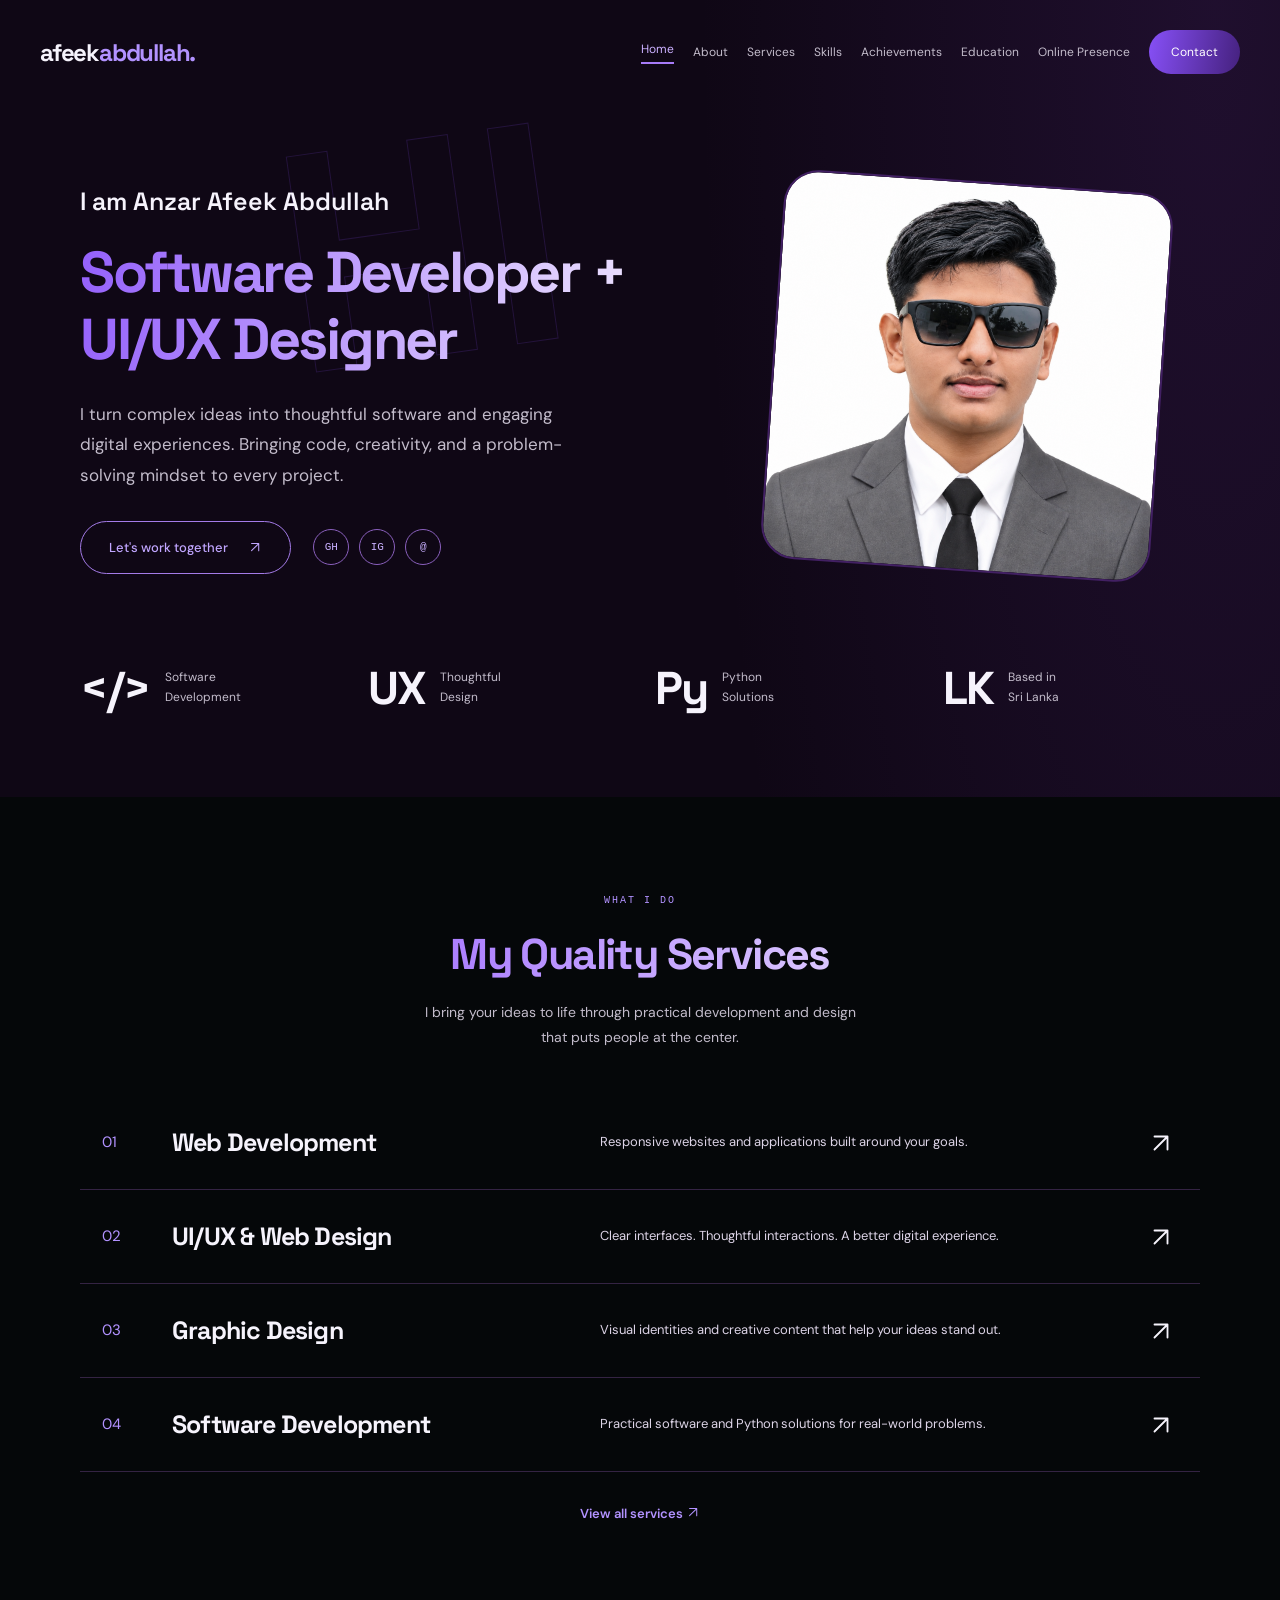
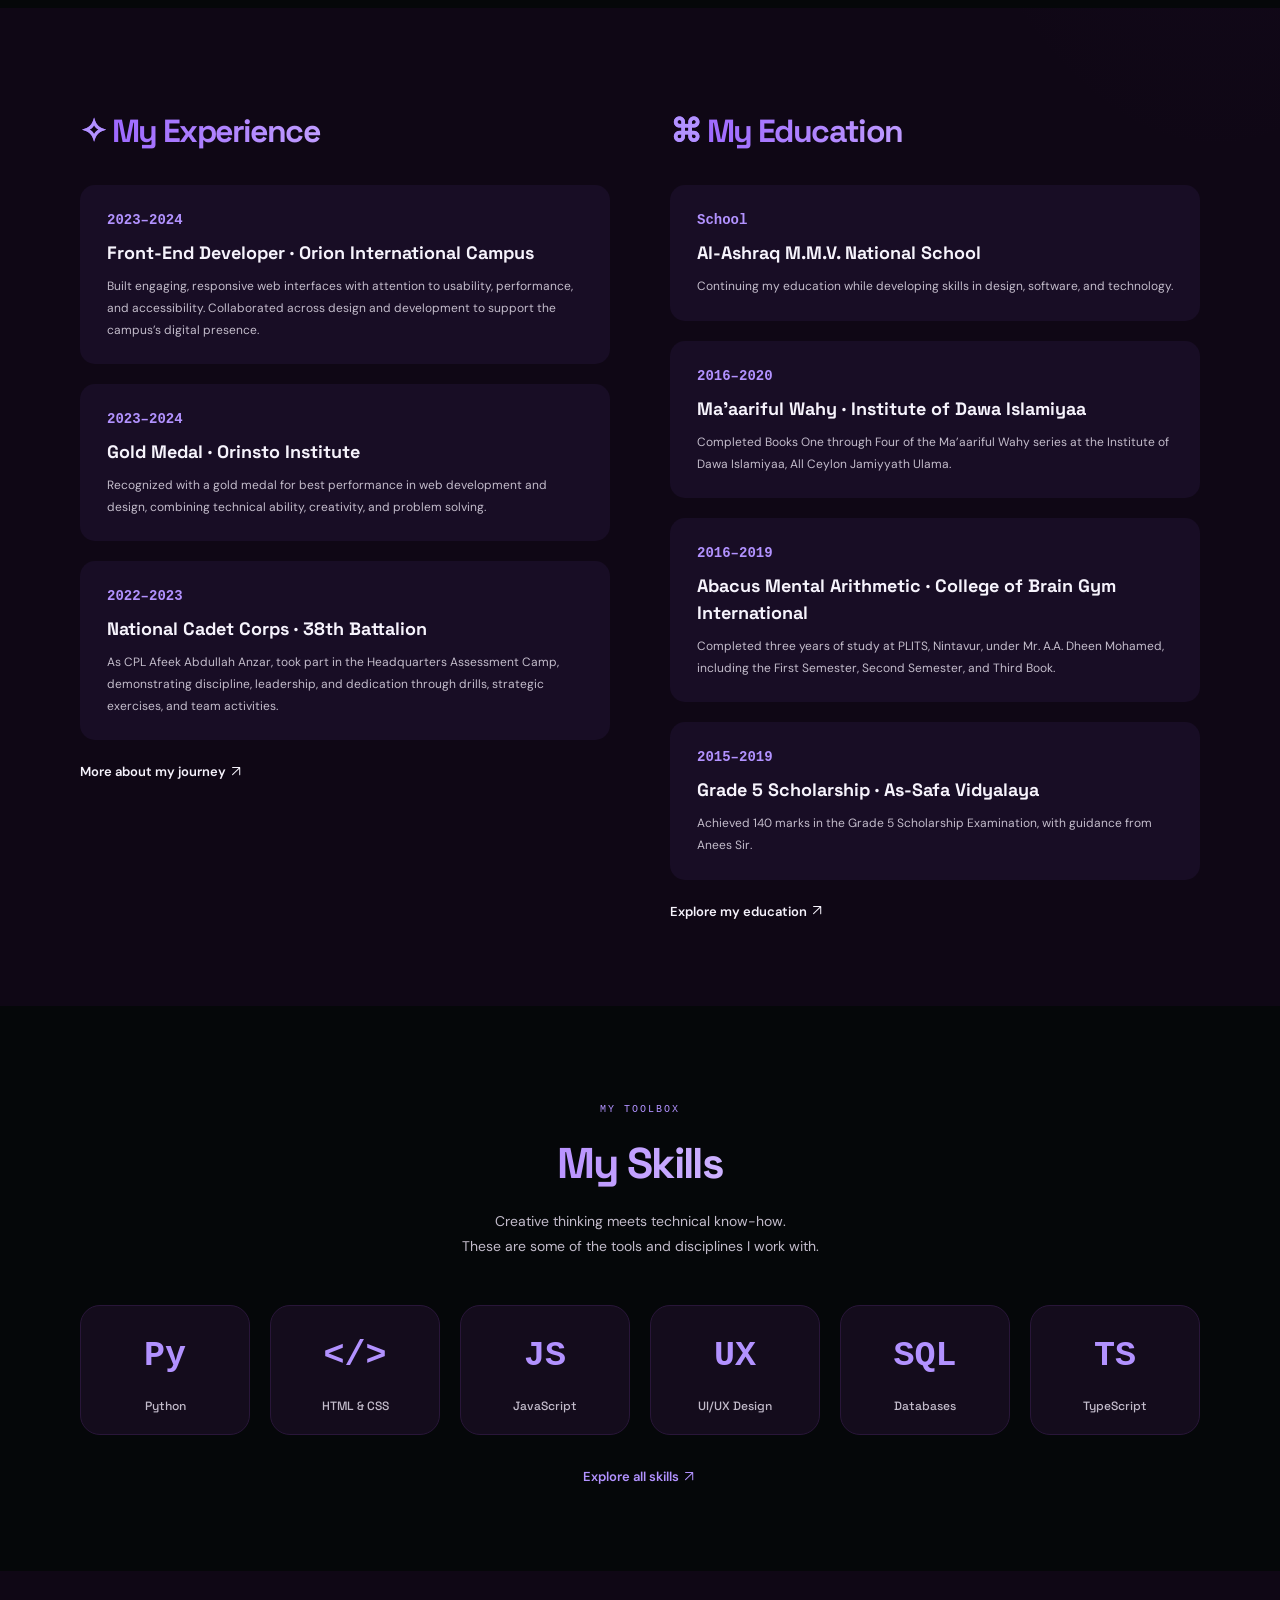
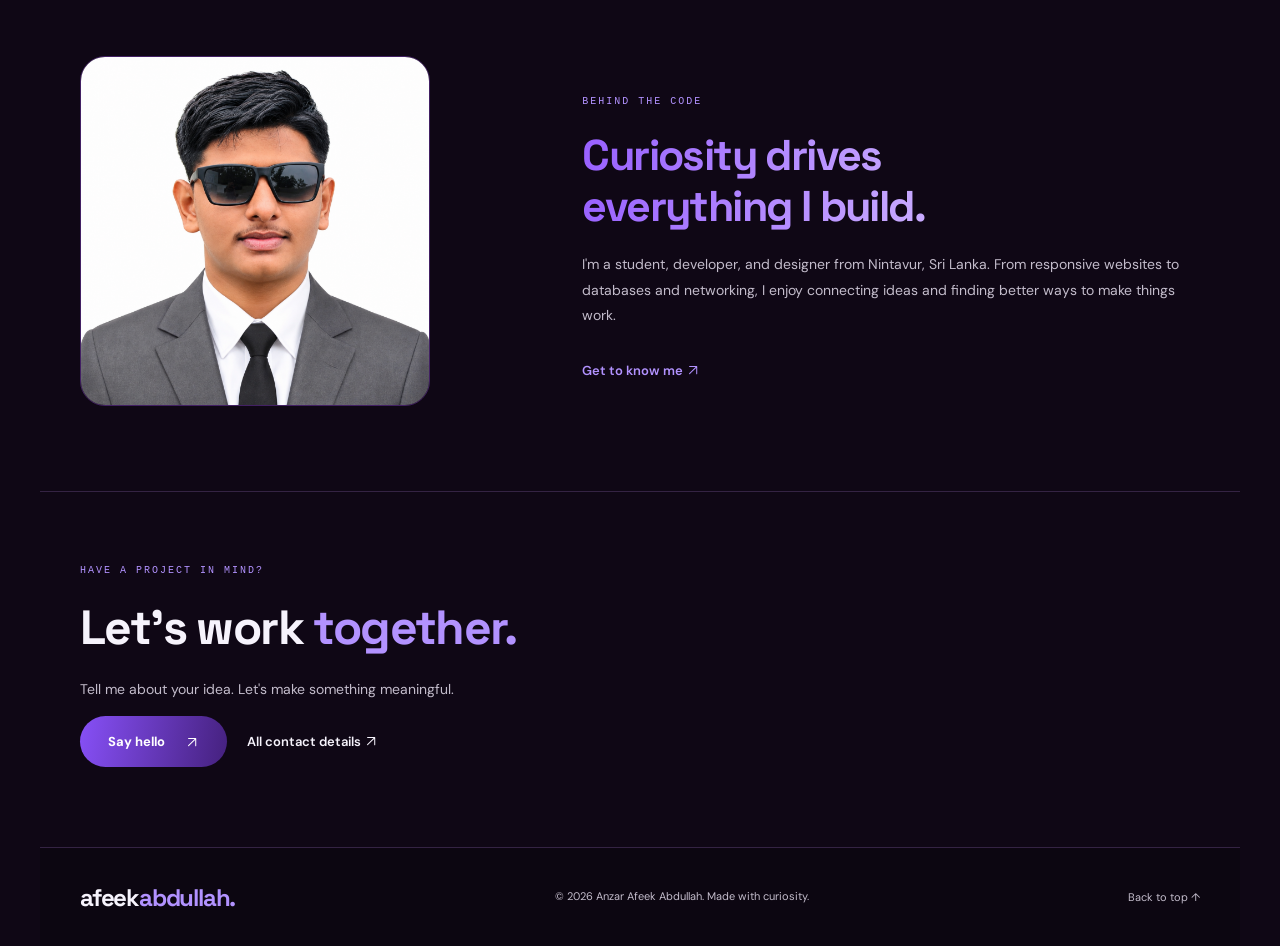
==== commit 8f6de410: "Build purple developer portfolio inspired by reference layout" ====
--- a/index.html
+++ b/index.html
@@ -1,4 +1,4 @@
 <!doctype html>
 <html lang="en"><head><meta charset="UTF-8"><meta name="viewport" content="width=device-width,initial-scale=1">
-<meta name="description" content="Designing thoughtful digital experiences."><title>Home — Anzar Afeek Abdullah</title><meta name="theme-color" content="#080a0e"><link rel="icon" type="image/png" href="profile.png.png"><link rel="stylesheet" href="style.css"></head>
-<body id="top"><a class="skip-link" href="#main-content">Skip to content</a><header class="nav"><a class="logo" href="index.html">afeek<span>abdullah.</span></a><button class="menu-toggle" type="button" aria-expanded="false" aria-controls="main-nav">Menu <span aria-hidden="true">☰</span></button><nav id="main-nav" aria-label="Main navigation"><a href="index.html" aria-current="page">Home</a><a href="about.html">About</a><a href="services.html">Services</a><a href="skills.html">Skills</a><a href="achievements.html">Achievements</a><a href="education.html">Education</a><a href="projects.html">Online Presence</a><a href="contact.html" class="nav-contact">Contact</a></nav></header><main id="main-content"><section class="hero wrap" id="home"><div class="hero-copy"><p class="eyebrow"><span class="dot"></span> SOFTWARE DEVELOPER / NINTAVUR, LK</p><h1>Anzar Afeek<br>Abdullah<span class="name-dot">.</span><br><span>I build digital<br>experiences.</span></h1><p class="intro">Hi, I'm <strong>Anzar Afeek Abdullah</strong> — a Software Developer turning complex problems into thoughtful software, intuitive interfaces, and responsive web experiences.</p><div class="actions"><a class="button" href="services.html">What I build <span>↗</span></a><a class="text-link" href="about.html">Get to know me ↗</a></div><div class="hero-note"><span>✦</span> Python · JavaScript · Web Development</div></div><div class="portrait-frame"><img class="hero-portrait" src="profile.png.png" alt="Anzar Afeek Abdullah wearing a grey suit and sunglasses" width="1254" height="1254" fetchpriority="high"><span class="portrait-label">Anzar Afeek Abdullah <span aria-hidden="true">✦</span></span></div></section><div class="ticker" aria-label="Areas of focus"><div><span>01 / SOFTWARE DEVELOPMENT</span><span>02 / WEB ENGINEERING</span><span>03 / UI &amp; UX DESIGN</span></div></div><section class="wrap developer-profile"><div class="profile-photo"><img src="profile.png.png" alt="Anzar Afeek Abdullah" width="1254" height="1254" loading="lazy"><span class="photo-index">&lt; developer /&gt;</span></div><div class="profile-story"><p class="eyebrow">THE PERSON BEHIND THE CODE</p><h2>Thoughtful code.<br><span>Real possibilities.</span></h2><p>I'm Anzar Afeek Abdullah, a software developer and designer from Nintavur, Sri Lanka. I connect creative thinking with practical engineering to build experiences that feel simple and work beautifully.</p><p>From Python and web development to interfaces, databases, and networks, I enjoy understanding how things work — and making them better.</p><div class="code-signature"><span>const</span> developer = {<br>&nbsp; name: <b>"Anzar Afeek Abdullah"</b>,<br>&nbsp; focus: <b>"Build. Learn. Improve."</b><br>};</div><a class="text-link" href="about.html">More about me ↗</a></div></section><section class="wrap home-contact"><p class="eyebrow">HAVE SOMETHING IN MIND?</p><h2>Let's build <span>what's next.</span></h2><a class="button" href="contact.html">Start a conversation ↗</a></section></main><footer class="wrap"><a class="logo" href="index.html">afeek<span>abdullah.</span></a><p>© <span id="year">2026</span> Anzar Afeek Abdullah. Made with curiosity.</p><a href="#top">Back to top ↑</a></footer><script src="script.js"></script></body></html>+<meta name="description" content="Designing thoughtful digital experiences."><title>Home — Anzar Afeek Abdullah</title><meta name="theme-color" content="#0f0715"><link rel="icon" type="image/png" href="profile.png.png"><link rel="stylesheet" href="style.css"></head>
+<body id="top"><a class="skip-link" href="#main-content">Skip to content</a><header class="nav"><a class="logo" href="index.html">afeek<span>abdullah.</span></a><button class="menu-toggle" type="button" aria-expanded="false" aria-controls="main-nav">Menu <span aria-hidden="true">☰</span></button><nav id="main-nav" aria-label="Main navigation"><a href="index.html" aria-current="page">Home</a><a href="about.html">About</a><a href="services.html">Services</a><a href="skills.html">Skills</a><a href="achievements.html">Achievements</a><a href="education.html">Education</a><a href="projects.html">Online Presence</a><a href="contact.html" class="nav-contact">Contact</a></nav></header><main id="main-content"><section class="hero wrap" id="home"><span class="hero-watermark" aria-hidden="true">HI</span><div class="hero-copy"><p class="hero-greeting">I am Anzar Afeek Abdullah</p><h1>Software Developer +<br>UI/UX Designer</h1><p class="intro">I turn complex ideas into thoughtful software and engaging digital experiences. Bringing code, creativity, and a problem-solving mindset to every project.</p><div class="actions"><a class="button outline-button" href="contact.html">Let's work together <svg class="link-arrow" aria-hidden="true" viewBox="0 0 24 24" fill="none"><path d="M6 18 18 6M6 6h12v12" stroke="currentColor" stroke-width="1.7" stroke-linecap="round" stroke-linejoin="round"/></svg></a><div class="social-circles"><a href="https://github.com/afeekabdullah2010-web" aria-label="GitHub profile" target="_blank" rel="noopener noreferrer">GH</a><a href="https://www.instagram.com/cipherstrike_afeekabd/" aria-label="Instagram profile" target="_blank" rel="noopener noreferrer">IG</a><a href="mailto:afeekabdullah2010@gmail.com" aria-label="Email Anzar">@</a></div></div></div><div class="portrait-frame"><img class="hero-portrait" src="profile.png.png" alt="Anzar Afeek Abdullah" width="1254" height="1254" fetchpriority="high"></div></section><div class="wrap focus-strip"><div><strong>&lt;/&gt;</strong><span>Software<br>Development</span></div><div><strong>UX</strong><span>Thoughtful<br>Design</span></div><div><strong>Py</strong><span>Python<br>Solutions</span></div><div><strong>LK</strong><span>Based in<br>Sri Lanka</span></div></div><section class="home-services"><div class="wrap"><div class="center-heading"><p class="eyebrow">WHAT I DO</p><h2>My Quality Services</h2><p>I bring your ideas to life through practical development and design<br>that puts people at the center.</p></div><div class="service-list"><a class="service-row" href="services.html"><span class="service-num">01</span><h3>Web Development</h3><p>Responsive websites and applications built around your goals.</p><span class="row-arrow" aria-hidden="true"><svg class="link-arrow" aria-hidden="true" viewBox="0 0 24 24" fill="none"><path d="M6 18 18 6M6 6h12v12" stroke="currentColor" stroke-width="1.7" stroke-linecap="round" stroke-linejoin="round"/></svg></span></a><a class="service-row" href="services.html"><span class="service-num">02</span><h3>UI/UX & Web Design</h3><p>Clear interfaces. Thoughtful interactions. A better digital experience.</p><span class="row-arrow" aria-hidden="true"><svg class="link-arrow" aria-hidden="true" viewBox="0 0 24 24" fill="none"><path d="M6 18 18 6M6 6h12v12" stroke="currentColor" stroke-width="1.7" stroke-linecap="round" stroke-linejoin="round"/></svg></span></a><a class="service-row" href="services.html"><span class="service-num">03</span><h3>Graphic Design</h3><p>Visual identities and creative content that help your ideas stand out.</p><span class="row-arrow" aria-hidden="true"><svg class="link-arrow" aria-hidden="true" viewBox="0 0 24 24" fill="none"><path d="M6 18 18 6M6 6h12v12" stroke="currentColor" stroke-width="1.7" stroke-linecap="round" stroke-linejoin="round"/></svg></span></a><a class="service-row" href="services.html"><span class="service-num">04</span><h3>Software Development</h3><p>Practical software and Python solutions for real-world problems.</p><span class="row-arrow" aria-hidden="true"><svg class="link-arrow" aria-hidden="true" viewBox="0 0 24 24" fill="none"><path d="M6 18 18 6M6 6h12v12" stroke="currentColor" stroke-width="1.7" stroke-linecap="round" stroke-linejoin="round"/></svg></span></a></div><div class="section-link"><a class="text-link" href="services.html">View all services <svg class="link-arrow" aria-hidden="true" viewBox="0 0 24 24" fill="none"><path d="M6 18 18 6M6 6h12v12" stroke="currentColor" stroke-width="1.7" stroke-linecap="round" stroke-linejoin="round"/></svg></a></div></div></section><section class="wrap home-resume"><div><h2><span aria-hidden="true">✧</span> My Experience</h2><article class="timeline-item"><span class="timeline-date">2023–2024</span><h3>Front-End Developer · Orion International Campus</h3><p>Built engaging, responsive web interfaces with attention to usability, performance, and accessibility. Collaborated across design and development to support the campus’s digital presence.</p></article><article class="timeline-item"><span class="timeline-date">2023–2024</span><h3>Gold Medal · Orinsto Institute</h3><p>Recognized with a gold medal for best performance in web development and design, combining technical ability, creativity, and problem solving.</p></article><article class="timeline-item"><span class="timeline-date">2022–2023</span><h3>National Cadet Corps · 38th Battalion</h3><p>As CPL Afeek Abdullah Anzar, took part in the Headquarters Assessment Camp, demonstrating discipline, leadership, and dedication through drills, strategic exercises, and team activities.</p></article><a class="text-link" href="achievements.html">More about my journey <svg class="link-arrow" aria-hidden="true" viewBox="0 0 24 24" fill="none"><path d="M6 18 18 6M6 6h12v12" stroke="currentColor" stroke-width="1.7" stroke-linecap="round" stroke-linejoin="round"/></svg></a></div><div><h2><span aria-hidden="true">⌘</span> My Education</h2><article class="timeline-item"><span class="timeline-date">School</span><h3>Al-Ashraq M.M.V. National School</h3><p>Continuing my education while developing skills in design, software, and technology.</p></article><article class="timeline-item"><span class="timeline-date">2016–2020</span><h3>Ma’aariful Wahy · Institute of Dawa Islamiyaa</h3><p>Completed Books One through Four of the Ma’aariful Wahy series at the Institute of Dawa Islamiyaa, All Ceylon Jamiyyath Ulama.</p></article><article class="timeline-item"><span class="timeline-date">2016–2019</span><h3>Abacus Mental Arithmetic · College of Brain Gym International</h3><p>Completed three years of study at PLITS, Nintavur, under Mr. A.A. Dheen Mohamed, including the First Semester, Second Semester, and Third Book.</p></article><article class="timeline-item"><span class="timeline-date">2015–2019</span><h3>Grade 5 Scholarship · As-Safa Vidyalaya</h3><p>Achieved 140 marks in the Grade 5 Scholarship Examination, with guidance from Anees Sir.</p></article><a class="text-link" href="education.html">Explore my education <svg class="link-arrow" aria-hidden="true" viewBox="0 0 24 24" fill="none"><path d="M6 18 18 6M6 6h12v12" stroke="currentColor" stroke-width="1.7" stroke-linecap="round" stroke-linejoin="round"/></svg></a></div></section><section class="home-skills"><div class="wrap"><div class="center-heading"><p class="eyebrow">MY TOOLBOX</p><h2>My Skills</h2><p>Creative thinking meets technical know-how.<br>These are some of the tools and disciplines I work with.</p></div><div class="tech-grid"><div class="tech-tile"><span>Py</span><h3>Python</h3></div><div class="tech-tile"><span>&lt;/&gt;</span><h3>HTML & CSS</h3></div><div class="tech-tile"><span>JS</span><h3>JavaScript</h3></div><div class="tech-tile"><span>UX</span><h3>UI/UX Design</h3></div><div class="tech-tile"><span>SQL</span><h3>Databases</h3></div><div class="tech-tile"><span>TS</span><h3>TypeScript</h3></div></div><div class="section-link"><a class="text-link" href="skills.html">Explore all skills <svg class="link-arrow" aria-hidden="true" viewBox="0 0 24 24" fill="none"><path d="M6 18 18 6M6 6h12v12" stroke="currentColor" stroke-width="1.7" stroke-linecap="round" stroke-linejoin="round"/></svg></a></div></div></section><section class="wrap home-about"><img src="profile.png.png" alt="Portrait of Anzar Afeek Abdullah" width="1254" height="1254" loading="lazy"><div><p class="eyebrow">BEHIND THE CODE</p><h2>Curiosity drives<br>everything I build.</h2><p>I'm a student, developer, and designer from Nintavur, Sri Lanka. From responsive websites to databases and networking, I enjoy connecting ideas and finding better ways to make things work.</p><a class="text-link" href="about.html">Get to know me <svg class="link-arrow" aria-hidden="true" viewBox="0 0 24 24" fill="none"><path d="M6 18 18 6M6 6h12v12" stroke="currentColor" stroke-width="1.7" stroke-linecap="round" stroke-linejoin="round"/></svg></a></div></section><section class="wrap home-contact"><p class="eyebrow">HAVE A PROJECT IN MIND?</p><h2>Let's work <span>together.</span></h2><p>Tell me about your idea. Let's make something meaningful.</p><a class="button" href="mailto:afeekabdullah2010@gmail.com">Say hello <svg class="link-arrow" aria-hidden="true" viewBox="0 0 24 24" fill="none"><path d="M6 18 18 6M6 6h12v12" stroke="currentColor" stroke-width="1.7" stroke-linecap="round" stroke-linejoin="round"/></svg></a><a class="text-link contact-call" href="contact.html">All contact details <svg class="link-arrow" aria-hidden="true" viewBox="0 0 24 24" fill="none"><path d="M6 18 18 6M6 6h12v12" stroke="currentColor" stroke-width="1.7" stroke-linecap="round" stroke-linejoin="round"/></svg></a></section></main><footer class="wrap"><a class="logo" href="index.html">afeek<span>abdullah.</span></a><p>© <span id="year">2026</span> Anzar Afeek Abdullah. Made with curiosity.</p><a href="#top">Back to top ↑</a></footer><script src="script.js"></script></body></html>
--- a/style.css
+++ b/style.css
@@ -3,3 +3,8 @@
 @media(max-width:1100px){.nav{flex-wrap:wrap;padding:22px 24px}.menu-toggle{display:flex;gap:12px;align-items:center;color:var(--ink);background:#111822;border:1px solid #34465f;border-radius:6px;padding:10px 15px;cursor:pointer}.nav nav{display:none;width:100%;grid-template-columns:repeat(2,minmax(0,1fr));gap:8px;padding-top:10px}.nav nav.is-open{display:grid}.nav nav a{display:block;padding:12px 15px;border-radius:6px}.nav nav a[aria-current=page]{color:var(--accent);background:#16243a}.nav nav a[aria-current=page]:after{display:none}.hero{gap:35px}.developer-profile{gap:45px}}
 @media(max-width:800px){.wrap{padding-left:24px;padding-right:24px}.hero{grid-template-columns:1fr;padding-top:40px;padding-bottom:55px;gap:40px}.hero h1{font-size:clamp(38px,8vw,56px)}h1{font-size:42px}h2{font-size:33px}.portrait-frame{max-width:430px;width:calc(100% - 12px);margin:0 auto}.developer-profile{grid-template-columns:1fr;gap:35px;padding-top:55px;padding-bottom:55px}.profile-photo{max-width:380px}.ticker>div{padding:22px 24px;gap:16px;font-size:9px;justify-content:flex-start}.about{grid-template-columns:1fr;gap:20px;padding-top:35px;padding-bottom:50px}.about-portrait{max-width:300px}.section-heading{display:block}.skills,.expertise-grid,.contact-details{grid-template-columns:1fr}.skills-section,.expertise{padding-top:45px;padding-bottom:50px}.expertise-grid{gap:10px}.contact-box{padding:28px}.contact-box h1{font-size:38px}.contact-star{right:-25px;font-size:110px;opacity:.4}.contact-details{gap:10px}.page-bottom{align-items:flex-start;flex-direction:column;padding-bottom:40px}.timeline-item h3{font-size:19px}.timeline-item p{font-size:14px}.website-card{padding:22px}.website-card h3{font-size:21px}.website-card p{font-size:11px}.logo{font-size:22px}footer{flex-wrap:wrap}footer p{order:3;width:100%;margin:0}.home-contact{padding-top:35px;padding-bottom:50px}.code-signature{font-size:11px;padding:15px}.actions{gap:20px}}
 @media(prefers-reduced-motion:reduce){html{scroll-behavior:auto}*{transition:none!important}.portrait-frame{transform:none}}
+/* Portfolio direction: black and purple, spacious typography and service rows. */
+:root{--bg:#0f0715;--panel:#140c1c;--ink:#f6f3fc;--muted:#c3bccb;--line:#342343;--accent:#b292ff;--purple:#8750f7}body{background:radial-gradient(ellipse at 95% 0,#5a2b8738,transparent 30%),var(--bg)}.nav{border-bottom:0;padding-top:30px;padding-bottom:30px}.logo span{color:#b292ff}.nav-contact,.button{background:linear-gradient(100deg,#8750f7,#45217e);border:0;color:white;border-radius:30px}.nav-contact{padding:14px 22px}.button{padding:17px 28px}.button:hover{background:linear-gradient(100deg,#6738bd,#8750f7)}.hero{position:relative;grid-template-columns:1.25fr 1fr;padding-top:75px;padding-bottom:60px;gap:70px}.hero-copy,.portrait-frame{z-index:1}.hero-watermark{position:absolute;left:20%;top:-10px;font-family:'Space Grotesk',sans-serif;font-size:310px;font-weight:700;line-height:1;color:transparent;-webkit-text-stroke:1px #8750f72b;pointer-events:none;transform:rotate(-8deg)}.hero-greeting{font-family:'Space Grotesk',sans-serif;font-size:25px;font-weight:600;margin:0 0 15px}.hero h1{font-size:clamp(39px,4.5vw,60px);line-height:1.17;letter-spacing:-2.5px;background:linear-gradient(100deg,#9460fb,#f2eaff);background-clip:text;color:transparent;margin:15px 0 25px}.hero .intro{font-size:17px;line-height:1.8;max-width:490px}.hero .actions{gap:22px}.outline-button{background:transparent;color:#c1a6ff;border:1px solid #a47be8;font-weight:500}.outline-button:hover{color:white}.social-circles{display:flex;gap:10px}.social-circles a{display:grid;place-items:center;width:36px;height:36px;border:1px solid #8a60bd;border-radius:50%;font-family:Consolas,monospace;font-size:11px;color:#c9b0ff;transition:background .2s}.social-circles a:hover{background:#8750f7;color:white}.portrait-frame{padding:0;background:#140c1c;border:2px solid #422063;border-radius:35px;transform:rotate(4deg);box-shadow:none;overflow:hidden;max-width:390px;justify-self:center}.hero-portrait{border-radius:32px;filter:saturate(.8)}.focus-strip{display:grid;grid-template-columns:repeat(4,1fr);gap:30px;padding-top:25px;padding-bottom:80px}.focus-strip>div{display:flex;align-items:center;gap:15px}.focus-strip strong{font-family:'Space Grotesk',sans-serif;font-size:46px;letter-spacing:-2px}.focus-strip span{font-size:12px;line-height:1.6;color:var(--muted)}.home-services,.home-skills{background:#050709;padding:85px 0}.center-heading{text-align:center;max-width:720px;margin:0 auto 45px}.center-heading .eyebrow{justify-content:center}.center-heading h2,.home-resume h2,.home-about h2{background:linear-gradient(100deg,#9860ff,#eee4ff);background-clip:text;color:transparent;font-size:43px}.center-heading>p:not(.eyebrow){font-size:14px;color:var(--muted)}.service-row{display:grid;grid-template-columns:45px 1fr 1.3fr 30px;align-items:center;gap:25px;padding:28px 22px;border-bottom:1px solid #342343;transition:background .2s}.service-row:hover{background:linear-gradient(100deg,#8750f7,#2a1454)}.service-num{color:var(--accent);font-size:15px}.service-row:hover .service-num{color:white}.service-row h3{font-size:25px;margin:0;letter-spacing:-.8px}.service-row p{font-size:13px;color:#ddd4e7;margin:0}.row-arrow{font-size:28px}.section-link{text-align:center;margin-top:30px}.section-link a{color:var(--accent)}.home-resume{display:grid;grid-template-columns:1fr 1fr;gap:60px;padding-top:85px;padding-bottom:85px}.home-resume h2{font-size:32px;margin-bottom:35px}.home-resume .timeline-item{border:0;background:#180d25;border-radius:15px;margin-bottom:20px;padding:23px 27px}.home-resume .timeline-item:before{display:none}.home-resume .timeline-item h3{font-size:18px;line-height:1.5;margin:10px 0}.home-resume .timeline-item p{font-size:12px;line-height:1.8}.home-resume .timeline-date{font-size:14px;font-weight:700;color:#b292ff}.tech-grid{display:grid;grid-template-columns:repeat(6,1fr);gap:20px}.tech-tile{text-align:center;background:#140c1c;border:1px solid #291639;border-radius:20px;padding:30px 10px 20px;transition:background .2s,border-color .2s}.tech-tile:hover{background:#25103f;border-color:#8750f7}.tech-tile>span{font-family:Consolas,monospace;font-weight:700;font-size:35px;color:#b292ff;display:block;min-height:50px}.tech-tile h3{font-size:12px;font-weight:500;color:var(--muted);margin-bottom:0}.home-about{display:grid;grid-template-columns:.7fr 1fr;gap:70px;align-items:center;padding-top:85px;padding-bottom:85px}.home-about img{width:100%;max-width:350px;height:auto;border-radius:25px;border:1px solid #422063}.home-about p:not(.eyebrow){font-size:14px;color:var(--muted)}.home-about .text-link{display:inline-block;margin-top:20px;color:var(--accent)}.home-contact{border-top:1px solid var(--line);padding-top:60px;padding-bottom:80px}.home-contact p:not(.eyebrow){color:var(--muted);font-size:14px}.home-contact h2{font-size:48px}.code-signature,.skill-tags span,.info-chips span{background:#1d102b;border-color:#43265e;color:#ddc9ff}.skills-section{background:#08060d;border-color:#23132f}.skills{grid-template-columns:1fr;gap:0}.skills article{display:grid;grid-template-columns:45px .8fr 1.6fr;gap:25px;align-items:center;border:0;border-bottom:1px solid #342343;border-radius:0;background:transparent;padding:28px 20px}.skills h3,.skills p{margin:0}.skill-icon{background:#29143e;color:#b292ff}.expertise-grid article{background:#180d25;padding:22px;border:1px solid #2d1a3e;border-radius:12px}.website-card{background:linear-gradient(130deg,#241235,#120a1c);border-color:#43265e}.contact-box{background:radial-gradient(ellipse at right,#3c1b5c,#160c21 70%);border-color:#43265e}.contact-star{color:#9460fb55}.about-portrait{border-color:#29143e}.nav nav a[aria-current=page]{color:#cbb0ff}.breadcrumb a{color:#b292ff}footer{background:#0c0611}.menu-toggle{background:#1b0e29;border-color:#4a2a66}.nav nav a[aria-current=page]:after{background:#a77bf8}
+@media(max-width:1100px){.hero{gap:35px}.hero h1{font-size:43px}.hero-greeting{font-size:21px}.hero .actions{gap:18px}.nav nav a[aria-current=page]{background:#29143e}.home-resume{gap:30px}.tech-grid{grid-template-columns:repeat(3,1fr)}.focus-strip{gap:20px}.focus-strip strong{font-size:36px}}
+@media(max-width:800px){.hero{grid-template-columns:1fr;padding-top:40px;gap:35px}.hero h1{font-size:clamp(36px,8vw,54px)}.hero-greeting{font-size:20px}.hero .intro{font-size:15px}.hero-watermark{font-size:190px;left:10%;top:15px}.portrait-frame{max-width:340px;width:calc(100% - 20px)}.focus-strip{grid-template-columns:1fr 1fr;padding-top:15px;padding-bottom:50px;gap:25px}.focus-strip strong{font-size:35px}.focus-strip span{font-size:11px}.home-services,.home-skills{padding:55px 0}.center-heading{margin-bottom:25px}.center-heading h2,.home-about h2{font-size:33px}.center-heading>p br{display:none}.service-row{grid-template-columns:25px 1fr 25px;gap:12px;padding:22px 5px}.service-row h3{font-size:20px}.service-row p{grid-column:2;grid-row:2;font-size:12px}.service-row .row-arrow{grid-column:3;grid-row:1}.home-resume{grid-template-columns:1fr;padding-top:55px;padding-bottom:55px;gap:35px}.home-resume h2{font-size:28px}.tech-grid{grid-template-columns:repeat(3,1fr);gap:12px}.tech-tile{padding:22px 6px 16px;border-radius:14px}.tech-tile>span{font-size:29px}.tech-tile h3{font-size:10px}.home-about{grid-template-columns:1fr;gap:30px;padding-top:55px;padding-bottom:55px}.home-about img{max-width:300px}.home-contact h2{font-size:35px}.skills article{grid-template-columns:40px 1fr;gap:15px;padding:22px 0}.skills article p{grid-column:2}.skills article h3{font-size:19px}.expertise-grid article{padding:20px}.home-contact .contact-call{margin-top:25px}}
+.link-arrow{display:inline-block;width:1.1em;height:1.1em;vertical-align:-.15em;flex-shrink:0}.row-arrow .link-arrow{width:26px;height:26px}
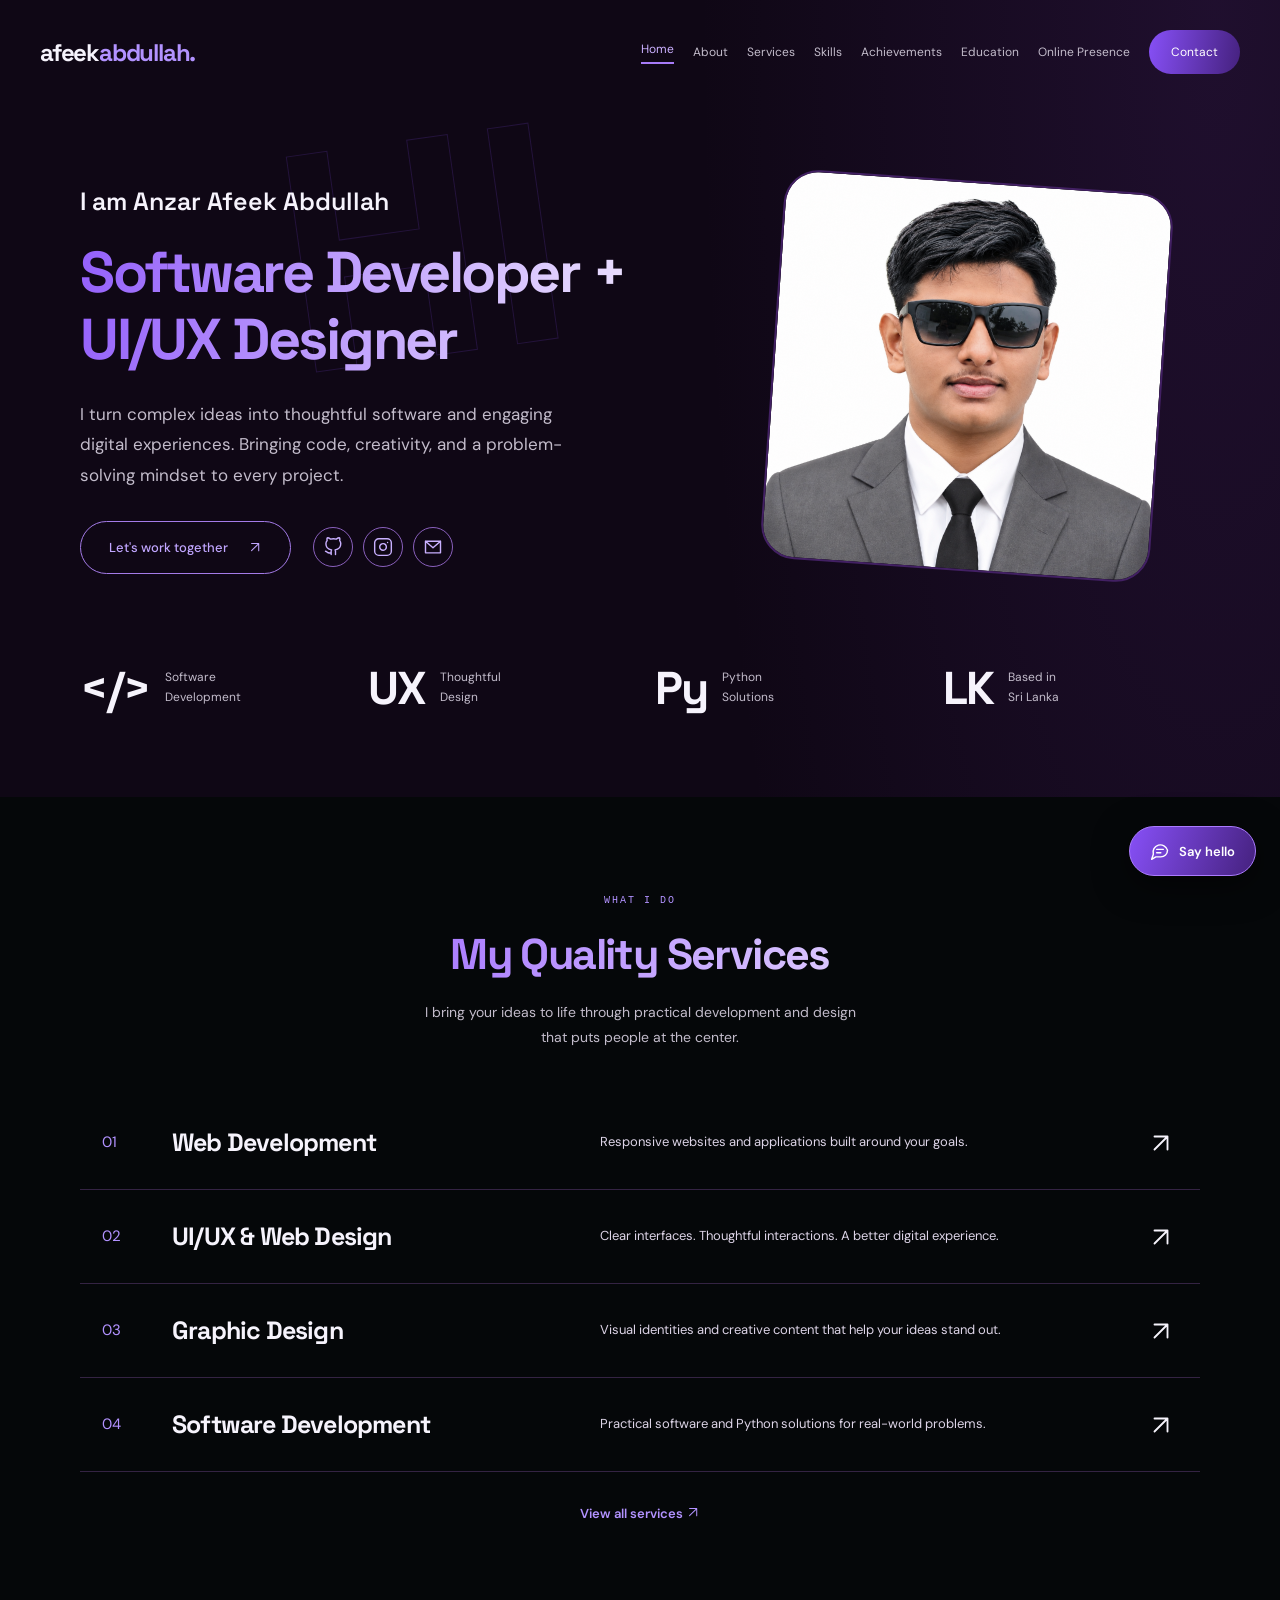
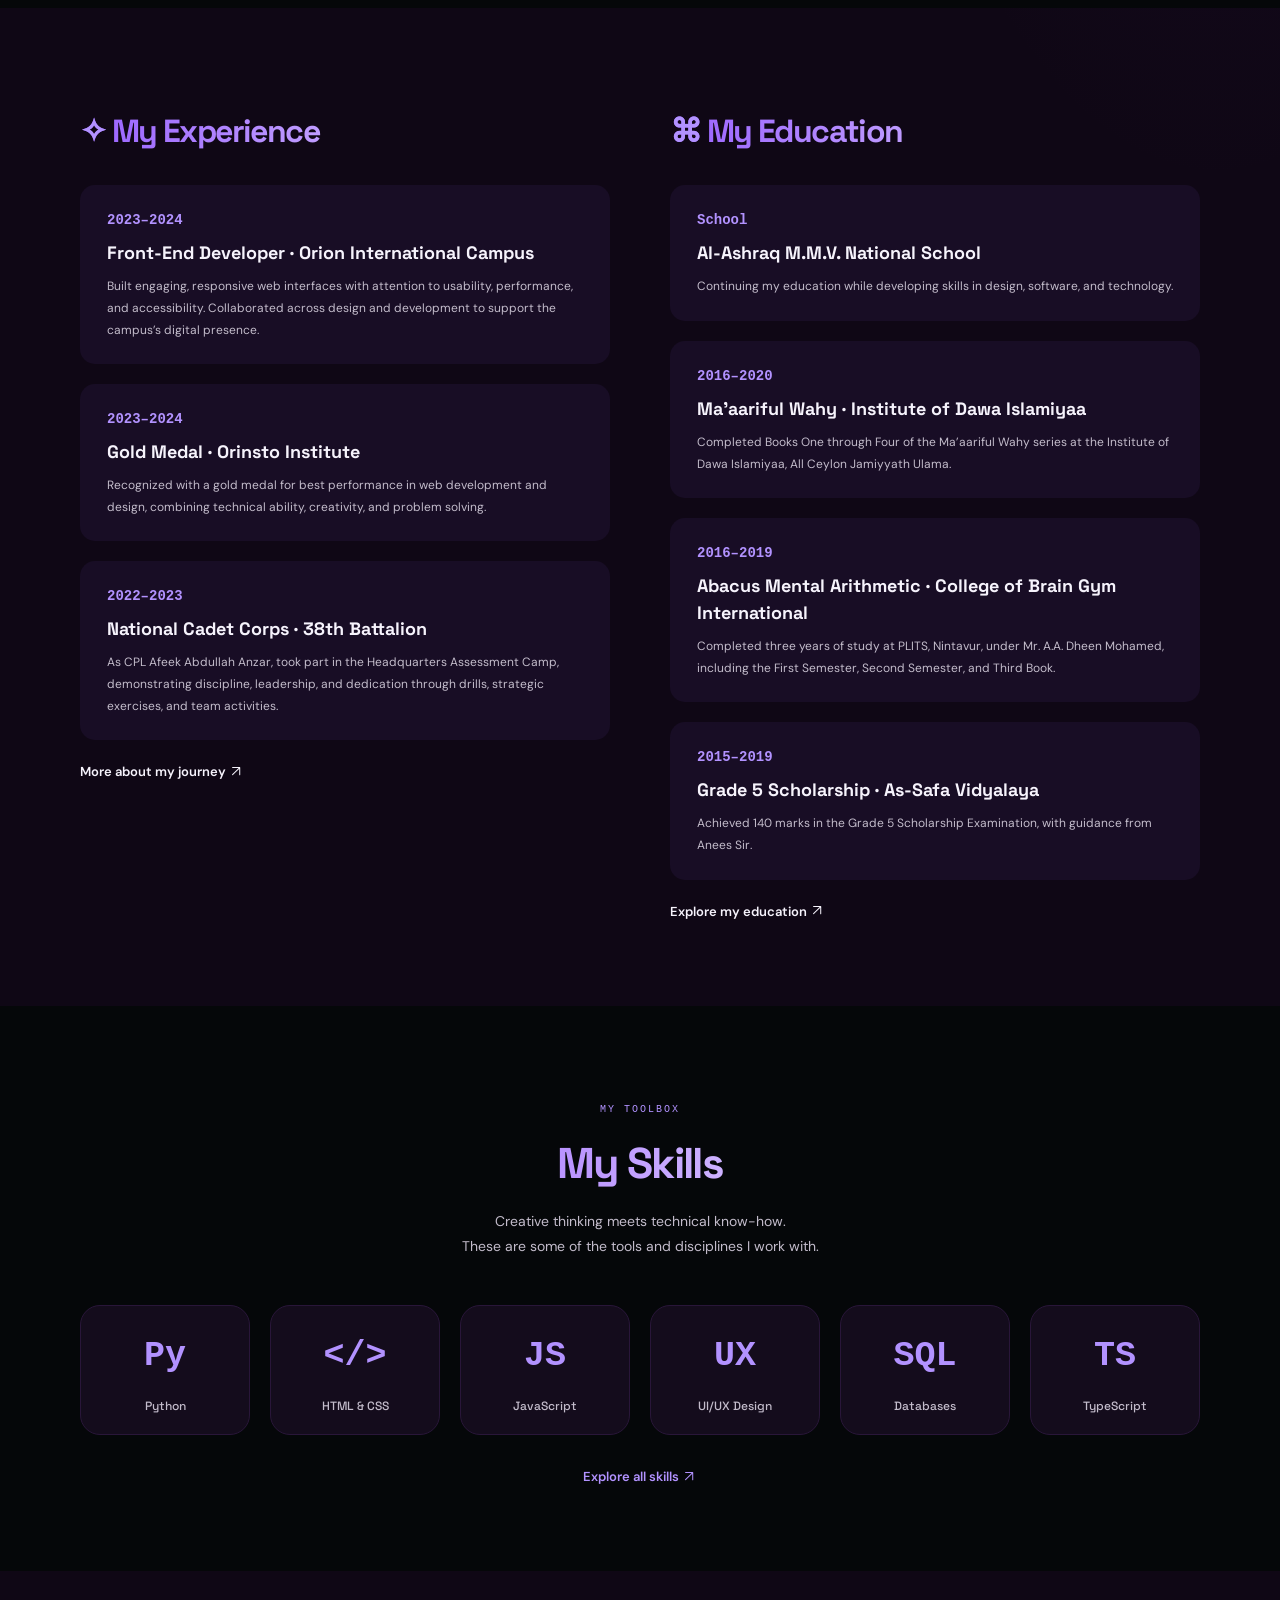
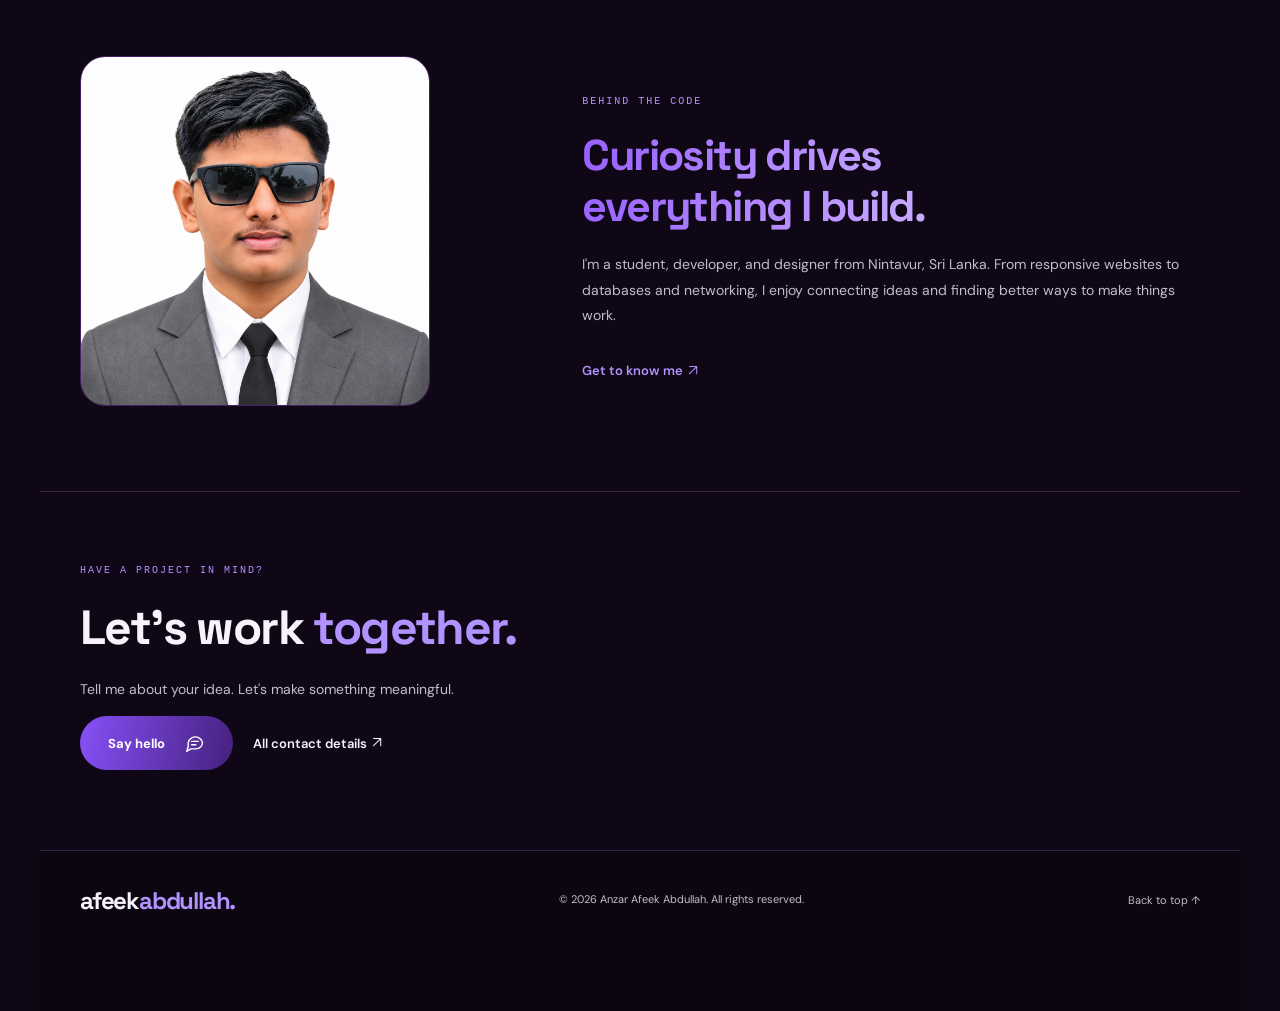
==== commit 73287d2e: "Add loading intro, social icons, scroll effects and portfolio chat" ====
--- a/index.html
+++ b/index.html
@@ -1,4 +1,4 @@
 <!doctype html>
 <html lang="en"><head><meta charset="UTF-8"><meta name="viewport" content="width=device-width,initial-scale=1">
 <meta name="description" content="Designing thoughtful digital experiences."><title>Home — Anzar Afeek Abdullah</title><meta name="theme-color" content="#0f0715"><link rel="icon" type="image/png" href="profile.png.png"><link rel="stylesheet" href="style.css"></head>
-<body id="top"><a class="skip-link" href="#main-content">Skip to content</a><header class="nav"><a class="logo" href="index.html">afeek<span>abdullah.</span></a><button class="menu-toggle" type="button" aria-expanded="false" aria-controls="main-nav">Menu <span aria-hidden="true">☰</span></button><nav id="main-nav" aria-label="Main navigation"><a href="index.html" aria-current="page">Home</a><a href="about.html">About</a><a href="services.html">Services</a><a href="skills.html">Skills</a><a href="achievements.html">Achievements</a><a href="education.html">Education</a><a href="projects.html">Online Presence</a><a href="contact.html" class="nav-contact">Contact</a></nav></header><main id="main-content"><section class="hero wrap" id="home"><span class="hero-watermark" aria-hidden="true">HI</span><div class="hero-copy"><p class="hero-greeting">I am Anzar Afeek Abdullah</p><h1>Software Developer +<br>UI/UX Designer</h1><p class="intro">I turn complex ideas into thoughtful software and engaging digital experiences. Bringing code, creativity, and a problem-solving mindset to every project.</p><div class="actions"><a class="button outline-button" href="contact.html">Let's work together <svg class="link-arrow" aria-hidden="true" viewBox="0 0 24 24" fill="none"><path d="M6 18 18 6M6 6h12v12" stroke="currentColor" stroke-width="1.7" stroke-linecap="round" stroke-linejoin="round"/></svg></a><div class="social-circles"><a href="https://github.com/afeekabdullah2010-web" aria-label="GitHub profile" target="_blank" rel="noopener noreferrer">GH</a><a href="https://www.instagram.com/cipherstrike_afeekabd/" aria-label="Instagram profile" target="_blank" rel="noopener noreferrer">IG</a><a href="mailto:afeekabdullah2010@gmail.com" aria-label="Email Anzar">@</a></div></div></div><div class="portrait-frame"><img class="hero-portrait" src="profile.png.png" alt="Anzar Afeek Abdullah" width="1254" height="1254" fetchpriority="high"></div></section><div class="wrap focus-strip"><div><strong>&lt;/&gt;</strong><span>Software<br>Development</span></div><div><strong>UX</strong><span>Thoughtful<br>Design</span></div><div><strong>Py</strong><span>Python<br>Solutions</span></div><div><strong>LK</strong><span>Based in<br>Sri Lanka</span></div></div><section class="home-services"><div class="wrap"><div class="center-heading"><p class="eyebrow">WHAT I DO</p><h2>My Quality Services</h2><p>I bring your ideas to life through practical development and design<br>that puts people at the center.</p></div><div class="service-list"><a class="service-row" href="services.html"><span class="service-num">01</span><h3>Web Development</h3><p>Responsive websites and applications built around your goals.</p><span class="row-arrow" aria-hidden="true"><svg class="link-arrow" aria-hidden="true" viewBox="0 0 24 24" fill="none"><path d="M6 18 18 6M6 6h12v12" stroke="currentColor" stroke-width="1.7" stroke-linecap="round" stroke-linejoin="round"/></svg></span></a><a class="service-row" href="services.html"><span class="service-num">02</span><h3>UI/UX & Web Design</h3><p>Clear interfaces. Thoughtful interactions. A better digital experience.</p><span class="row-arrow" aria-hidden="true"><svg class="link-arrow" aria-hidden="true" viewBox="0 0 24 24" fill="none"><path d="M6 18 18 6M6 6h12v12" stroke="currentColor" stroke-width="1.7" stroke-linecap="round" stroke-linejoin="round"/></svg></span></a><a class="service-row" href="services.html"><span class="service-num">03</span><h3>Graphic Design</h3><p>Visual identities and creative content that help your ideas stand out.</p><span class="row-arrow" aria-hidden="true"><svg class="link-arrow" aria-hidden="true" viewBox="0 0 24 24" fill="none"><path d="M6 18 18 6M6 6h12v12" stroke="currentColor" stroke-width="1.7" stroke-linecap="round" stroke-linejoin="round"/></svg></span></a><a class="service-row" href="services.html"><span class="service-num">04</span><h3>Software Development</h3><p>Practical software and Python solutions for real-world problems.</p><span class="row-arrow" aria-hidden="true"><svg class="link-arrow" aria-hidden="true" viewBox="0 0 24 24" fill="none"><path d="M6 18 18 6M6 6h12v12" stroke="currentColor" stroke-width="1.7" stroke-linecap="round" stroke-linejoin="round"/></svg></span></a></div><div class="section-link"><a class="text-link" href="services.html">View all services <svg class="link-arrow" aria-hidden="true" viewBox="0 0 24 24" fill="none"><path d="M6 18 18 6M6 6h12v12" stroke="currentColor" stroke-width="1.7" stroke-linecap="round" stroke-linejoin="round"/></svg></a></div></div></section><section class="wrap home-resume"><div><h2><span aria-hidden="true">✧</span> My Experience</h2><article class="timeline-item"><span class="timeline-date">2023–2024</span><h3>Front-End Developer · Orion International Campus</h3><p>Built engaging, responsive web interfaces with attention to usability, performance, and accessibility. Collaborated across design and development to support the campus’s digital presence.</p></article><article class="timeline-item"><span class="timeline-date">2023–2024</span><h3>Gold Medal · Orinsto Institute</h3><p>Recognized with a gold medal for best performance in web development and design, combining technical ability, creativity, and problem solving.</p></article><article class="timeline-item"><span class="timeline-date">2022–2023</span><h3>National Cadet Corps · 38th Battalion</h3><p>As CPL Afeek Abdullah Anzar, took part in the Headquarters Assessment Camp, demonstrating discipline, leadership, and dedication through drills, strategic exercises, and team activities.</p></article><a class="text-link" href="achievements.html">More about my journey <svg class="link-arrow" aria-hidden="true" viewBox="0 0 24 24" fill="none"><path d="M6 18 18 6M6 6h12v12" stroke="currentColor" stroke-width="1.7" stroke-linecap="round" stroke-linejoin="round"/></svg></a></div><div><h2><span aria-hidden="true">⌘</span> My Education</h2><article class="timeline-item"><span class="timeline-date">School</span><h3>Al-Ashraq M.M.V. National School</h3><p>Continuing my education while developing skills in design, software, and technology.</p></article><article class="timeline-item"><span class="timeline-date">2016–2020</span><h3>Ma’aariful Wahy · Institute of Dawa Islamiyaa</h3><p>Completed Books One through Four of the Ma’aariful Wahy series at the Institute of Dawa Islamiyaa, All Ceylon Jamiyyath Ulama.</p></article><article class="timeline-item"><span class="timeline-date">2016–2019</span><h3>Abacus Mental Arithmetic · College of Brain Gym International</h3><p>Completed three years of study at PLITS, Nintavur, under Mr. A.A. Dheen Mohamed, including the First Semester, Second Semester, and Third Book.</p></article><article class="timeline-item"><span class="timeline-date">2015–2019</span><h3>Grade 5 Scholarship · As-Safa Vidyalaya</h3><p>Achieved 140 marks in the Grade 5 Scholarship Examination, with guidance from Anees Sir.</p></article><a class="text-link" href="education.html">Explore my education <svg class="link-arrow" aria-hidden="true" viewBox="0 0 24 24" fill="none"><path d="M6 18 18 6M6 6h12v12" stroke="currentColor" stroke-width="1.7" stroke-linecap="round" stroke-linejoin="round"/></svg></a></div></section><section class="home-skills"><div class="wrap"><div class="center-heading"><p class="eyebrow">MY TOOLBOX</p><h2>My Skills</h2><p>Creative thinking meets technical know-how.<br>These are some of the tools and disciplines I work with.</p></div><div class="tech-grid"><div class="tech-tile"><span>Py</span><h3>Python</h3></div><div class="tech-tile"><span>&lt;/&gt;</span><h3>HTML & CSS</h3></div><div class="tech-tile"><span>JS</span><h3>JavaScript</h3></div><div class="tech-tile"><span>UX</span><h3>UI/UX Design</h3></div><div class="tech-tile"><span>SQL</span><h3>Databases</h3></div><div class="tech-tile"><span>TS</span><h3>TypeScript</h3></div></div><div class="section-link"><a class="text-link" href="skills.html">Explore all skills <svg class="link-arrow" aria-hidden="true" viewBox="0 0 24 24" fill="none"><path d="M6 18 18 6M6 6h12v12" stroke="currentColor" stroke-width="1.7" stroke-linecap="round" stroke-linejoin="round"/></svg></a></div></div></section><section class="wrap home-about"><img src="profile.png.png" alt="Portrait of Anzar Afeek Abdullah" width="1254" height="1254" loading="lazy"><div><p class="eyebrow">BEHIND THE CODE</p><h2>Curiosity drives<br>everything I build.</h2><p>I'm a student, developer, and designer from Nintavur, Sri Lanka. From responsive websites to databases and networking, I enjoy connecting ideas and finding better ways to make things work.</p><a class="text-link" href="about.html">Get to know me <svg class="link-arrow" aria-hidden="true" viewBox="0 0 24 24" fill="none"><path d="M6 18 18 6M6 6h12v12" stroke="currentColor" stroke-width="1.7" stroke-linecap="round" stroke-linejoin="round"/></svg></a></div></section><section class="wrap home-contact"><p class="eyebrow">HAVE A PROJECT IN MIND?</p><h2>Let's work <span>together.</span></h2><p>Tell me about your idea. Let's make something meaningful.</p><a class="button" href="mailto:afeekabdullah2010@gmail.com">Say hello <svg class="link-arrow" aria-hidden="true" viewBox="0 0 24 24" fill="none"><path d="M6 18 18 6M6 6h12v12" stroke="currentColor" stroke-width="1.7" stroke-linecap="round" stroke-linejoin="round"/></svg></a><a class="text-link contact-call" href="contact.html">All contact details <svg class="link-arrow" aria-hidden="true" viewBox="0 0 24 24" fill="none"><path d="M6 18 18 6M6 6h12v12" stroke="currentColor" stroke-width="1.7" stroke-linecap="round" stroke-linejoin="round"/></svg></a></section></main><footer class="wrap"><a class="logo" href="index.html">afeek<span>abdullah.</span></a><p>© <span id="year">2026</span> Anzar Afeek Abdullah. Made with curiosity.</p><a href="#top">Back to top ↑</a></footer><script src="script.js"></script></body></html>+<body id="top"><div class="site-loader" role="status" aria-label="Loading website"><span>Loading<span class="loading-dots">...</span></span></div><a class="skip-link" href="#main-content">Skip to content</a><header class="nav"><a class="logo" href="index.html">afeek<span>abdullah.</span></a><button class="menu-toggle" type="button" aria-expanded="false" aria-controls="main-nav">Menu <span aria-hidden="true">☰</span></button><nav id="main-nav" aria-label="Main navigation"><a href="index.html" aria-current="page">Home</a><a href="about.html">About</a><a href="services.html">Services</a><a href="skills.html">Skills</a><a href="achievements.html">Achievements</a><a href="education.html">Education</a><a href="projects.html">Online Presence</a><a href="contact.html" class="nav-contact">Contact</a></nav></header><main id="main-content"><section class="hero wrap" id="home"><span class="hero-watermark" aria-hidden="true">HI</span><div class="hero-copy"><p class="hero-greeting">I am Anzar Afeek Abdullah</p><h1>Software Developer +<br>UI/UX Designer</h1><p class="intro">I turn complex ideas into thoughtful software and engaging digital experiences. Bringing code, creativity, and a problem-solving mindset to every project.</p><div class="actions"><a class="button outline-button" href="contact.html">Let's work together <svg class="link-arrow" aria-hidden="true" viewBox="0 0 24 24" fill="none"><path d="M6 18 18 6M6 6h12v12" stroke="currentColor" stroke-width="1.7" stroke-linecap="round" stroke-linejoin="round"/></svg></a><div class="social-circles"><a href="https://github.com/afeekabdullah2010-web" aria-label="GitHub profile" target="_blank" rel="noopener noreferrer"><svg class="social-icon" aria-hidden="true" viewBox="0 0 24 24" fill="none" stroke="currentColor" stroke-width="1.7" stroke-linecap="round" stroke-linejoin="round"><path d="M9 19c-4 1-4-2-6-2m12 4v-3.4c0-1 .1-1.5-.5-2.1 3.3-.4 6.8-1.6 6.8-7.3A5.7 5.7 0 0 0 20 4.3 5.2 5.2 0 0 0 19.9 1S18.6.6 16 2.5a13.4 13.4 0 0 0-7 0C6.4.6 5.1 1 5.1 1A5.2 5.2 0 0 0 5 4.3a5.7 5.7 0 0 0-1.5 3.9c0 5.7 3.5 6.9 6.8 7.3-.5.5-.6 1.1-.5 2.1V21"/></svg></a><a href="https://www.instagram.com/cipherstrike_afeekabd/" aria-label="Instagram profile" target="_blank" rel="noopener noreferrer"><svg class="social-icon" aria-hidden="true" viewBox="0 0 24 24" fill="none" stroke="currentColor" stroke-width="1.7" stroke-linecap="round" stroke-linejoin="round"><path d="M7 2h10a5 5 0 0 1 5 5v10a5 5 0 0 1-5 5H7a5 5 0 0 1-5-5V7a5 5 0 0 1 5-5ZM16 11.4A4 4 0 1 1 12.6 8a4 4 0 0 1 3.4 3.4ZM17.5 6.5h.01"/></svg></a><a href="mailto:afeekabdullah2010@gmail.com" aria-label="Email Anzar"><svg class="social-icon" aria-hidden="true" viewBox="0 0 24 24" fill="none" stroke="currentColor" stroke-width="1.7" stroke-linecap="round" stroke-linejoin="round"><path d="M3 5h18v14H3ZM3 5l9 8 9-8"/></svg></a></div></div></div><div class="portrait-frame"><img class="hero-portrait" src="profile.png.png" alt="Anzar Afeek Abdullah" width="1254" height="1254" fetchpriority="high"></div></section><div class="wrap focus-strip"><div><strong>&lt;/&gt;</strong><span>Software<br>Development</span></div><div><strong>UX</strong><span>Thoughtful<br>Design</span></div><div><strong>Py</strong><span>Python<br>Solutions</span></div><div><strong>LK</strong><span>Based in<br>Sri Lanka</span></div></div><section class="home-services"><div class="wrap"><div class="center-heading"><p class="eyebrow">WHAT I DO</p><h2>My Quality Services</h2><p>I bring your ideas to life through practical development and design<br>that puts people at the center.</p></div><div class="service-list"><a class="service-row" href="services.html"><span class="service-num">01</span><h3>Web Development</h3><p>Responsive websites and applications built around your goals.</p><span class="row-arrow" aria-hidden="true"><svg class="link-arrow" aria-hidden="true" viewBox="0 0 24 24" fill="none"><path d="M6 18 18 6M6 6h12v12" stroke="currentColor" stroke-width="1.7" stroke-linecap="round" stroke-linejoin="round"/></svg></span></a><a class="service-row" href="services.html"><span class="service-num">02</span><h3>UI/UX & Web Design</h3><p>Clear interfaces. Thoughtful interactions. A better digital experience.</p><span class="row-arrow" aria-hidden="true"><svg class="link-arrow" aria-hidden="true" viewBox="0 0 24 24" fill="none"><path d="M6 18 18 6M6 6h12v12" stroke="currentColor" stroke-width="1.7" stroke-linecap="round" stroke-linejoin="round"/></svg></span></a><a class="service-row" href="services.html"><span class="service-num">03</span><h3>Graphic Design</h3><p>Visual identities and creative content that help your ideas stand out.</p><span class="row-arrow" aria-hidden="true"><svg class="link-arrow" aria-hidden="true" viewBox="0 0 24 24" fill="none"><path d="M6 18 18 6M6 6h12v12" stroke="currentColor" stroke-width="1.7" stroke-linecap="round" stroke-linejoin="round"/></svg></span></a><a class="service-row" href="services.html"><span class="service-num">04</span><h3>Software Development</h3><p>Practical software and Python solutions for real-world problems.</p><span class="row-arrow" aria-hidden="true"><svg class="link-arrow" aria-hidden="true" viewBox="0 0 24 24" fill="none"><path d="M6 18 18 6M6 6h12v12" stroke="currentColor" stroke-width="1.7" stroke-linecap="round" stroke-linejoin="round"/></svg></span></a></div><div class="section-link"><a class="text-link" href="services.html">View all services <svg class="link-arrow" aria-hidden="true" viewBox="0 0 24 24" fill="none"><path d="M6 18 18 6M6 6h12v12" stroke="currentColor" stroke-width="1.7" stroke-linecap="round" stroke-linejoin="round"/></svg></a></div></div></section><section class="wrap home-resume"><div><h2><span aria-hidden="true">✧</span> My Experience</h2><article class="timeline-item"><span class="timeline-date">2023–2024</span><h3>Front-End Developer · Orion International Campus</h3><p>Built engaging, responsive web interfaces with attention to usability, performance, and accessibility. Collaborated across design and development to support the campus’s digital presence.</p></article><article class="timeline-item"><span class="timeline-date">2023–2024</span><h3>Gold Medal · Orinsto Institute</h3><p>Recognized with a gold medal for best performance in web development and design, combining technical ability, creativity, and problem solving.</p></article><article class="timeline-item"><span class="timeline-date">2022–2023</span><h3>National Cadet Corps · 38th Battalion</h3><p>As CPL Afeek Abdullah Anzar, took part in the Headquarters Assessment Camp, demonstrating discipline, leadership, and dedication through drills, strategic exercises, and team activities.</p></article><a class="text-link" href="achievements.html">More about my journey <svg class="link-arrow" aria-hidden="true" viewBox="0 0 24 24" fill="none"><path d="M6 18 18 6M6 6h12v12" stroke="currentColor" stroke-width="1.7" stroke-linecap="round" stroke-linejoin="round"/></svg></a></div><div><h2><span aria-hidden="true">⌘</span> My Education</h2><article class="timeline-item"><span class="timeline-date">School</span><h3>Al-Ashraq M.M.V. National School</h3><p>Continuing my education while developing skills in design, software, and technology.</p></article><article class="timeline-item"><span class="timeline-date">2016–2020</span><h3>Ma’aariful Wahy · Institute of Dawa Islamiyaa</h3><p>Completed Books One through Four of the Ma’aariful Wahy series at the Institute of Dawa Islamiyaa, All Ceylon Jamiyyath Ulama.</p></article><article class="timeline-item"><span class="timeline-date">2016–2019</span><h3>Abacus Mental Arithmetic · College of Brain Gym International</h3><p>Completed three years of study at PLITS, Nintavur, under Mr. A.A. Dheen Mohamed, including the First Semester, Second Semester, and Third Book.</p></article><article class="timeline-item"><span class="timeline-date">2015–2019</span><h3>Grade 5 Scholarship · As-Safa Vidyalaya</h3><p>Achieved 140 marks in the Grade 5 Scholarship Examination, with guidance from Anees Sir.</p></article><a class="text-link" href="education.html">Explore my education <svg class="link-arrow" aria-hidden="true" viewBox="0 0 24 24" fill="none"><path d="M6 18 18 6M6 6h12v12" stroke="currentColor" stroke-width="1.7" stroke-linecap="round" stroke-linejoin="round"/></svg></a></div></section><section class="home-skills"><div class="wrap"><div class="center-heading"><p class="eyebrow">MY TOOLBOX</p><h2>My Skills</h2><p>Creative thinking meets technical know-how.<br>These are some of the tools and disciplines I work with.</p></div><div class="tech-grid"><div class="tech-tile"><span>Py</span><h3>Python</h3></div><div class="tech-tile"><span>&lt;/&gt;</span><h3>HTML & CSS</h3></div><div class="tech-tile"><span>JS</span><h3>JavaScript</h3></div><div class="tech-tile"><span>UX</span><h3>UI/UX Design</h3></div><div class="tech-tile"><span>SQL</span><h3>Databases</h3></div><div class="tech-tile"><span>TS</span><h3>TypeScript</h3></div></div><div class="section-link"><a class="text-link" href="skills.html">Explore all skills <svg class="link-arrow" aria-hidden="true" viewBox="0 0 24 24" fill="none"><path d="M6 18 18 6M6 6h12v12" stroke="currentColor" stroke-width="1.7" stroke-linecap="round" stroke-linejoin="round"/></svg></a></div></div></section><section class="wrap home-about"><img src="profile.png.png" alt="Portrait of Anzar Afeek Abdullah" width="1254" height="1254" loading="lazy"><div><p class="eyebrow">BEHIND THE CODE</p><h2>Curiosity drives<br>everything I build.</h2><p>I'm a student, developer, and designer from Nintavur, Sri Lanka. From responsive websites to databases and networking, I enjoy connecting ideas and finding better ways to make things work.</p><a class="text-link" href="about.html">Get to know me <svg class="link-arrow" aria-hidden="true" viewBox="0 0 24 24" fill="none"><path d="M6 18 18 6M6 6h12v12" stroke="currentColor" stroke-width="1.7" stroke-linecap="round" stroke-linejoin="round"/></svg></a></div></section><section class="wrap home-contact"><p class="eyebrow">HAVE A PROJECT IN MIND?</p><h2>Let's work <span>together.</span></h2><p>Tell me about your idea. Let's make something meaningful.</p><button class="button" type="button" data-open-chat>Say hello <svg class="social-icon" aria-hidden="true" viewBox="0 0 24 24" fill="none" stroke="currentColor" stroke-width="1.7" stroke-linecap="round" stroke-linejoin="round"><path d="M21 11a8 8 0 0 1-8 8H7l-5 3 2-6a8 8 0 1 1 17-5ZM8 10h8M8 14h5"/></svg></button><a class="text-link contact-call" href="contact.html">All contact details <svg class="link-arrow" aria-hidden="true" viewBox="0 0 24 24" fill="none"><path d="M6 18 18 6M6 6h12v12" stroke="currentColor" stroke-width="1.7" stroke-linecap="round" stroke-linejoin="round"/></svg></a></section></main><footer class="wrap"><a class="logo" href="index.html">afeek<span>abdullah.</span></a><p>© <span id="year">2026</span> Anzar Afeek Abdullah. All rights reserved.</p><a href="#top">Back to top ↑</a></footer><button class="chat-launcher" type="button" aria-haspopup="dialog" aria-controls="portfolio-chat" aria-expanded="false"><svg class="social-icon" aria-hidden="true" viewBox="0 0 24 24" fill="none" stroke="currentColor" stroke-width="1.7" stroke-linecap="round" stroke-linejoin="round"><path d="M21 11a8 8 0 0 1-8 8H7l-5 3 2-6a8 8 0 1 1 17-5ZM8 10h8M8 14h5"/></svg><span>Say hello</span></button><dialog id="portfolio-chat" class="chat-panel" aria-labelledby="chat-title"><header class="chat-header"><div><h2 id="chat-title">Afeek's portfolio assistant</h2><p>Quick answers about my work</p></div><button type="button" class="chat-close" aria-label="Close chat">×</button></header><p class="chat-disclosure">Automated portfolio guide — not live AI or a conversation with Afeek. Messages stay in this page.</p><div class="chat-messages" role="log" aria-live="polite" aria-relevant="additions"><p class="chat-bubble assistant">Hi! Ask about my services, skills, or how to hire me.</p></div><div class="chat-suggestions"><button type="button">Services</button><button type="button">Skills</button><button type="button">Hire me</button><button type="button">Contact</button></div><form class="chat-form"><label class="visually-hidden" for="chat-input">Your message</label><input id="chat-input" name="message" placeholder="Ask about my work…" maxlength="500" autocomplete="off" required><button type="submit" aria-label="Send message">Send</button></form><a class="chat-human" href="mailto:afeekabdullah2010@gmail.com">Email Afeek directly →</a></dialog><script src="script.js"></script></body></html>
--- a/style.css
+++ b/style.css
@@ -8,3 +8,4 @@
 @media(max-width:1100px){.hero{gap:35px}.hero h1{font-size:43px}.hero-greeting{font-size:21px}.hero .actions{gap:18px}.nav nav a[aria-current=page]{background:#29143e}.home-resume{gap:30px}.tech-grid{grid-template-columns:repeat(3,1fr)}.focus-strip{gap:20px}.focus-strip strong{font-size:36px}}
 @media(max-width:800px){.hero{grid-template-columns:1fr;padding-top:40px;gap:35px}.hero h1{font-size:clamp(36px,8vw,54px)}.hero-greeting{font-size:20px}.hero .intro{font-size:15px}.hero-watermark{font-size:190px;left:10%;top:15px}.portrait-frame{max-width:340px;width:calc(100% - 20px)}.focus-strip{grid-template-columns:1fr 1fr;padding-top:15px;padding-bottom:50px;gap:25px}.focus-strip strong{font-size:35px}.focus-strip span{font-size:11px}.home-services,.home-skills{padding:55px 0}.center-heading{margin-bottom:25px}.center-heading h2,.home-about h2{font-size:33px}.center-heading>p br{display:none}.service-row{grid-template-columns:25px 1fr 25px;gap:12px;padding:22px 5px}.service-row h3{font-size:20px}.service-row p{grid-column:2;grid-row:2;font-size:12px}.service-row .row-arrow{grid-column:3;grid-row:1}.home-resume{grid-template-columns:1fr;padding-top:55px;padding-bottom:55px;gap:35px}.home-resume h2{font-size:28px}.tech-grid{grid-template-columns:repeat(3,1fr);gap:12px}.tech-tile{padding:22px 6px 16px;border-radius:14px}.tech-tile>span{font-size:29px}.tech-tile h3{font-size:10px}.home-about{grid-template-columns:1fr;gap:30px;padding-top:55px;padding-bottom:55px}.home-about img{max-width:300px}.home-contact h2{font-size:35px}.skills article{grid-template-columns:40px 1fr;gap:15px;padding:22px 0}.skills article p{grid-column:2}.skills article h3{font-size:19px}.expertise-grid article{padding:20px}.home-contact .contact-call{margin-top:25px}}
 .link-arrow{display:inline-block;width:1.1em;height:1.1em;vertical-align:-.15em;flex-shrink:0}.row-arrow .link-arrow{width:26px;height:26px}
+.social-icon{width:20px;height:20px;display:inline-block;vertical-align:middle;flex-shrink:0}.contact-details .social-icon{width:17px;height:17px;margin-right:6px}.social-circles a{width:40px;height:40px}.hire-card{margin-top:45px;padding:35px;border:1px solid #43265e;border-radius:18px;background:linear-gradient(120deg,#241235,#100819)}.hire-card p:not(.eyebrow){max-width:650px;color:var(--muted);font-size:14px}.site-loader{display:none;position:fixed;inset:0;background:#000;color:#fff;z-index:9999;place-items:center;font-family:'Space Grotesk',sans-serif;font-size:24px;letter-spacing:4px;pointer-events:none}.site-loader.is-loading{display:grid;animation:loader-exit .4s 4.6s forwards}.site-loader>span{animation:loading-pulse 1.1s ease-in-out infinite}.intro-loading{overflow:hidden;animation:unlock-scroll 0s 5.2s forwards}@keyframes loading-pulse{0%,100%{opacity:.2}50%{opacity:1}}@keyframes loader-exit{to{opacity:0;visibility:hidden}}@keyframes unlock-scroll{to{overflow:visible}}.scroll-reveal{opacity:0;transform:translateY(25px);transition:opacity .6s ease,transform .6s ease}.scroll-reveal.in-view,.scroll-reveal:focus-within{opacity:1;transform:translateY(0)}.visually-hidden{position:absolute;width:1px;height:1px;padding:0;margin:-1px;overflow:hidden;clip:rect(0,0,0,0);white-space:nowrap;border:0}.chat-launcher{position:fixed;right:24px;bottom:24px;z-index:50;display:flex;align-items:center;gap:9px;border:1px solid #ab7bff;background:linear-gradient(110deg,#8750f7,#45217e);color:#fff;border-radius:30px;box-shadow:0 8px 35px #0008;padding:14px 20px;font:600 13px 'DM Sans',sans-serif;cursor:pointer}.chat-panel{position:fixed;inset:auto 20px 20px auto;width:390px;max-width:calc(100vw - 24px);max-height:calc(100dvh - 40px);margin:0;padding:0;color:var(--ink);background:#150d20;border:1px solid #65428c;border-radius:18px;box-shadow:0 20px 80px #0009;overflow:auto}.chat-panel::backdrop{background:#0006;backdrop-filter:blur(3px)}.chat-header{display:flex;align-items:center;justify-content:space-between;padding:20px;border-bottom:1px solid #342343;background:#211030}.chat-header h2{font-size:16px;margin:0;letter-spacing:0}.chat-header p{font-size:11px;color:#c6b4da;margin:5px 0 0}.chat-close{background:none;border:0;color:white;font-size:28px;cursor:pointer;padding:4px 8px}.chat-disclosure{font-size:10px;color:#c7b7d9;padding:12px 20px;margin:0;border-bottom:1px solid #342343}.chat-messages{height:260px;overflow:auto;padding:15px;display:flex;flex-direction:column;gap:12px}.chat-bubble{font-size:12px;line-height:1.8;padding:11px 14px;max-width:90%;margin:0;border-radius:12px;overflow-wrap:anywhere;flex-shrink:0}.chat-bubble.assistant{background:#29183c;align-self:flex-start}.chat-bubble.visitor{background:#6b3db1;align-self:flex-end;color:#fff}.chat-suggestions{display:flex;flex-wrap:wrap;gap:6px;padding:8px 15px}.chat-suggestions button{background:#241136;color:#d6baff;border:1px solid #65428c;border-radius:20px;font-size:10px;padding:7px 10px;cursor:pointer}.chat-form{display:flex;gap:8px;padding:12px 15px}.chat-form input{width:100%;min-width:0;background:#0b0611;border:1px solid #65428c;border-radius:8px;padding:12px;color:white;font:inherit;font-size:12px}.chat-form button{background:#8750f7;border:0;border-radius:8px;color:#fff;font-size:12px;padding:0 14px;cursor:pointer}.chat-human{display:block;text-align:center;padding:5px 15px 16px;font-size:11px;color:#c8a9ff}footer{padding-bottom:90px}@media(max-width:600px){.chat-launcher{right:15px;bottom:15px}.chat-panel{right:12px;bottom:12px}.chat-messages{height:min(260px,35dvh)}.hire-card{padding:24px}.hire-card h2{font-size:29px}}@media(prefers-reduced-motion:reduce){.scroll-reveal{opacity:1;transform:none;transition:none}.site-loader>span{animation:none}}
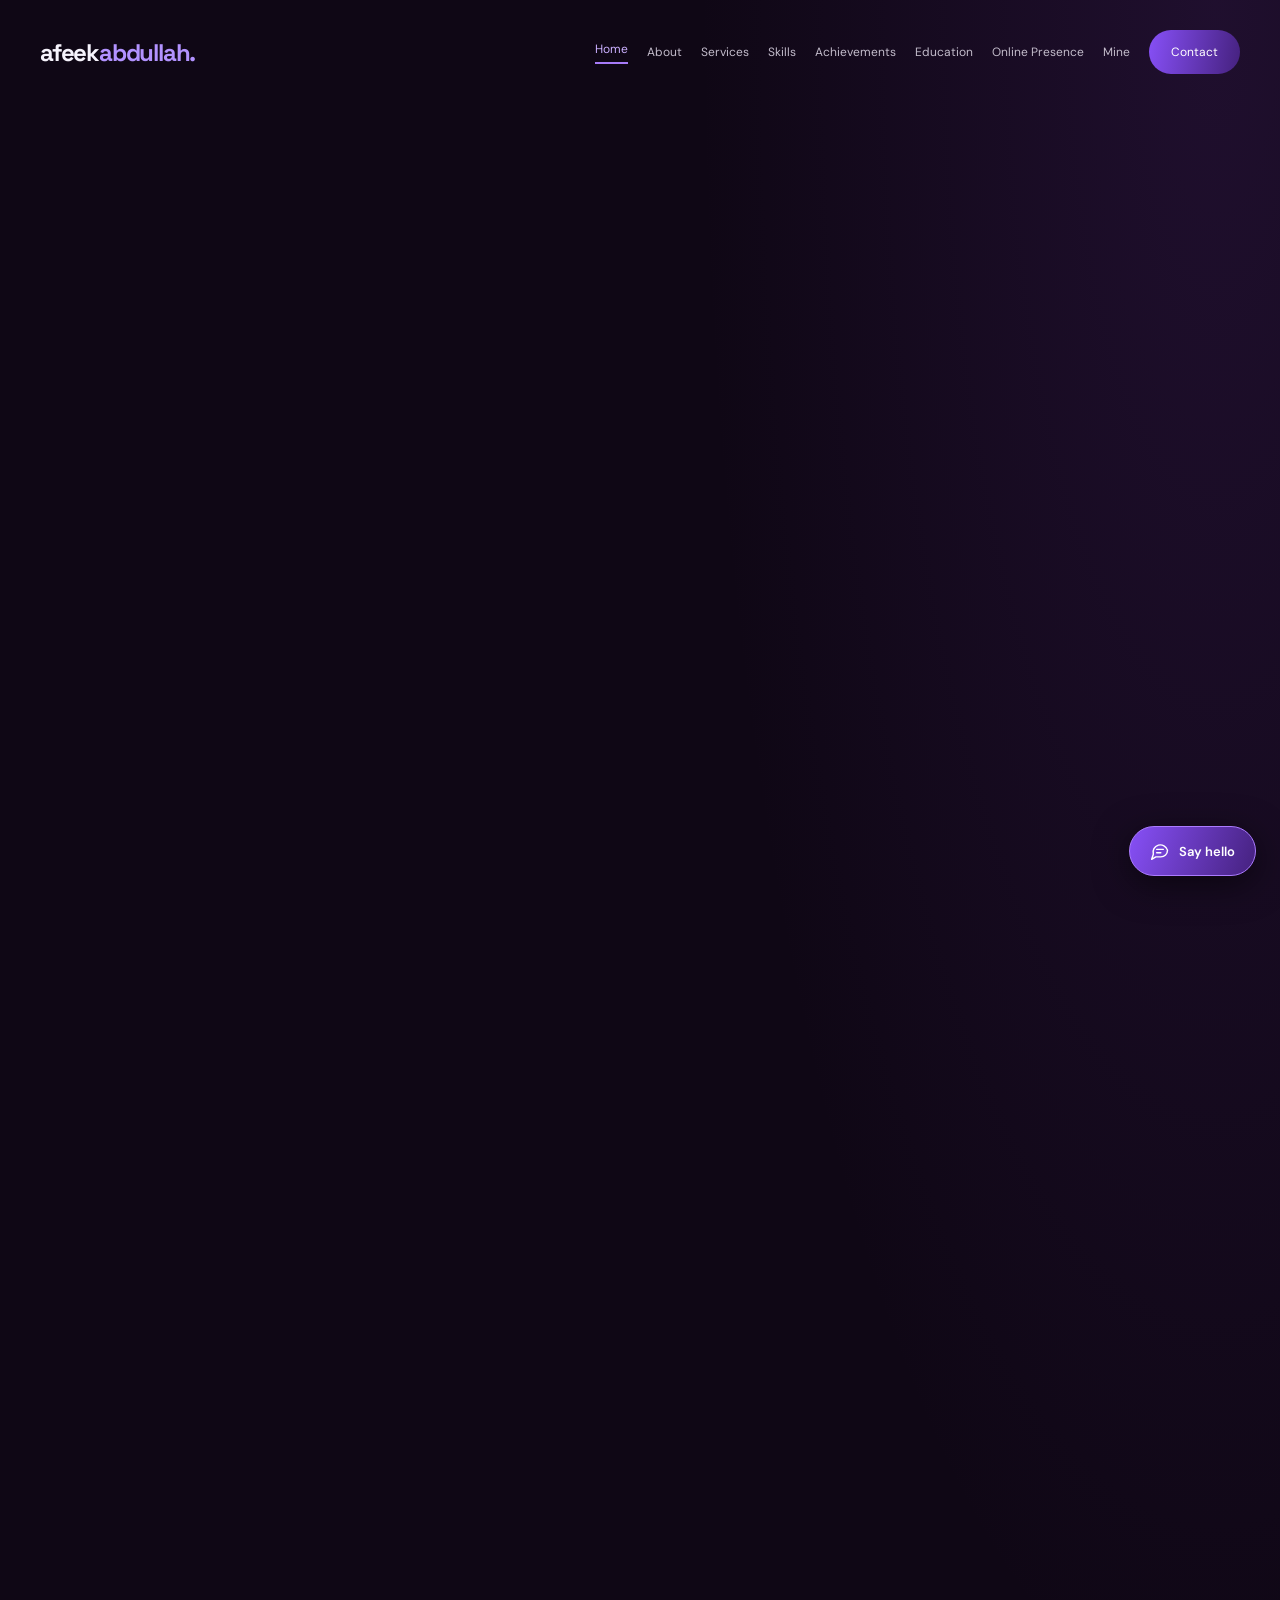
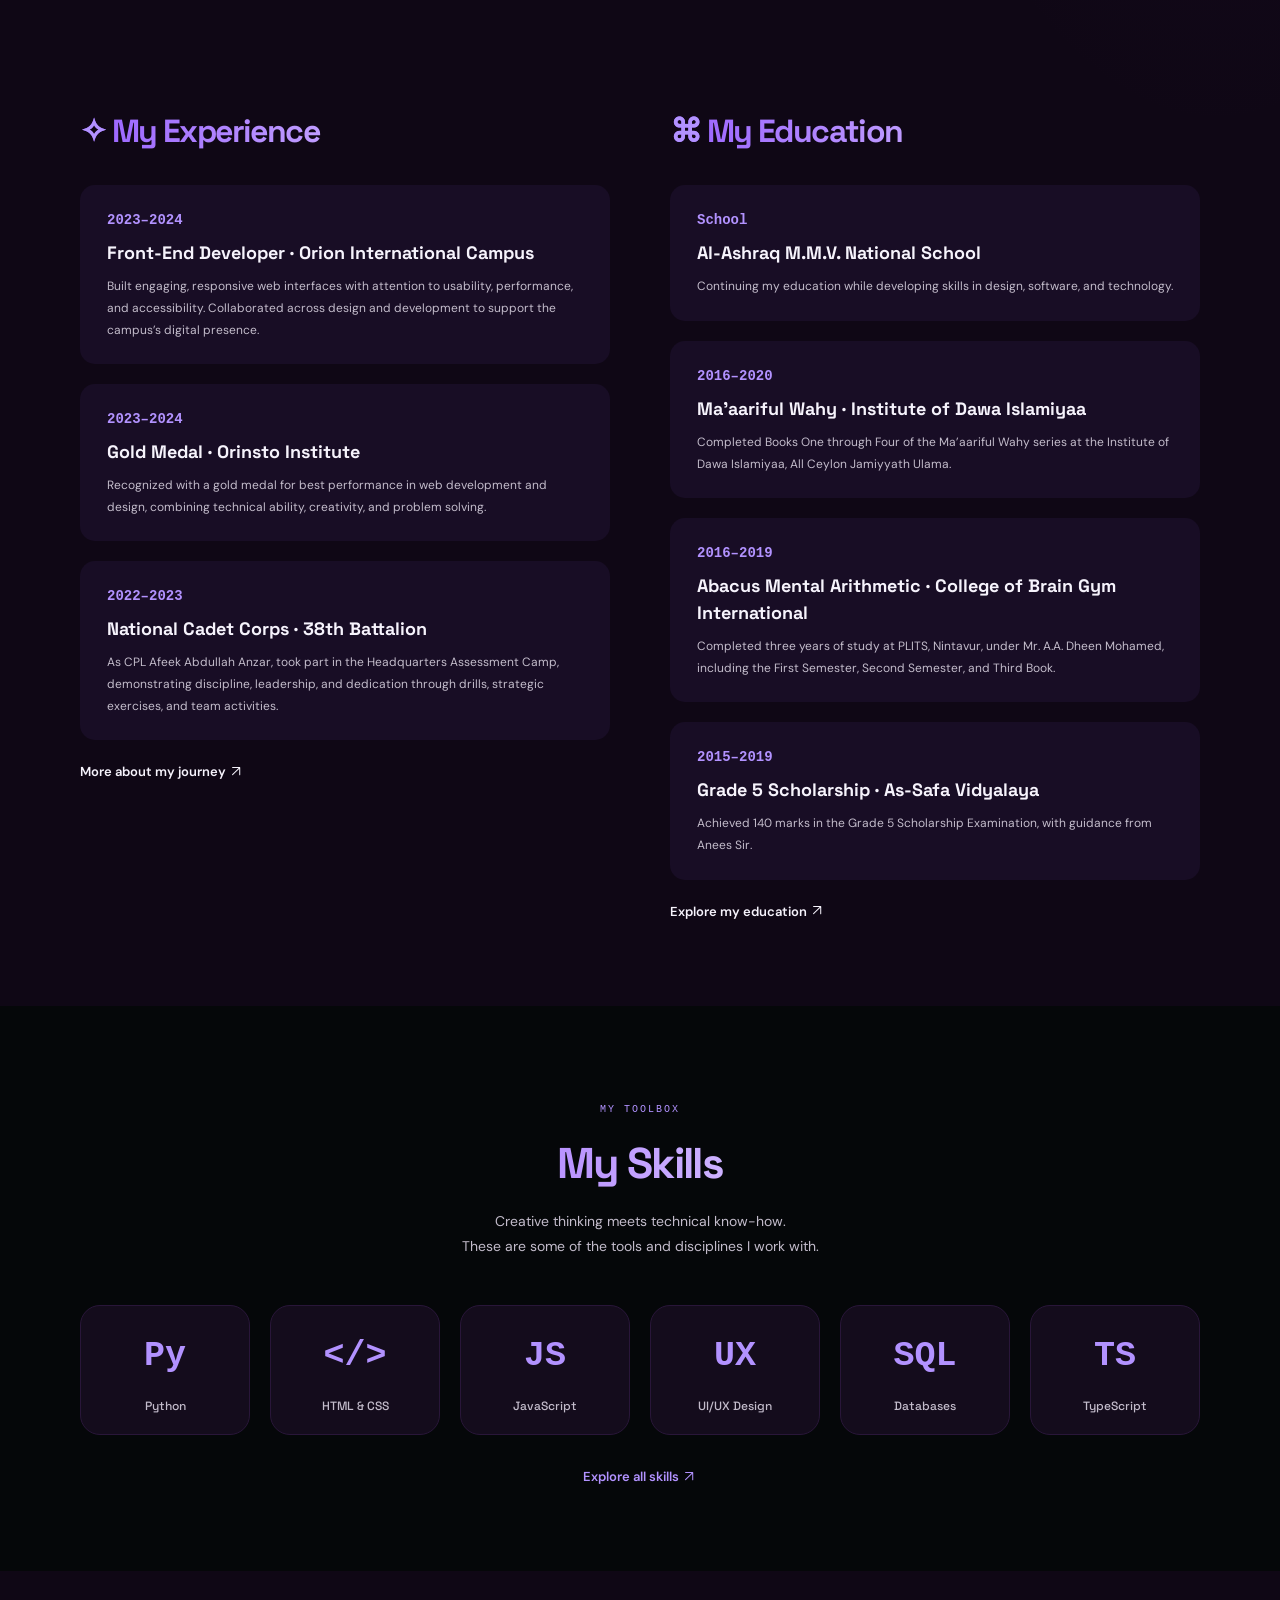
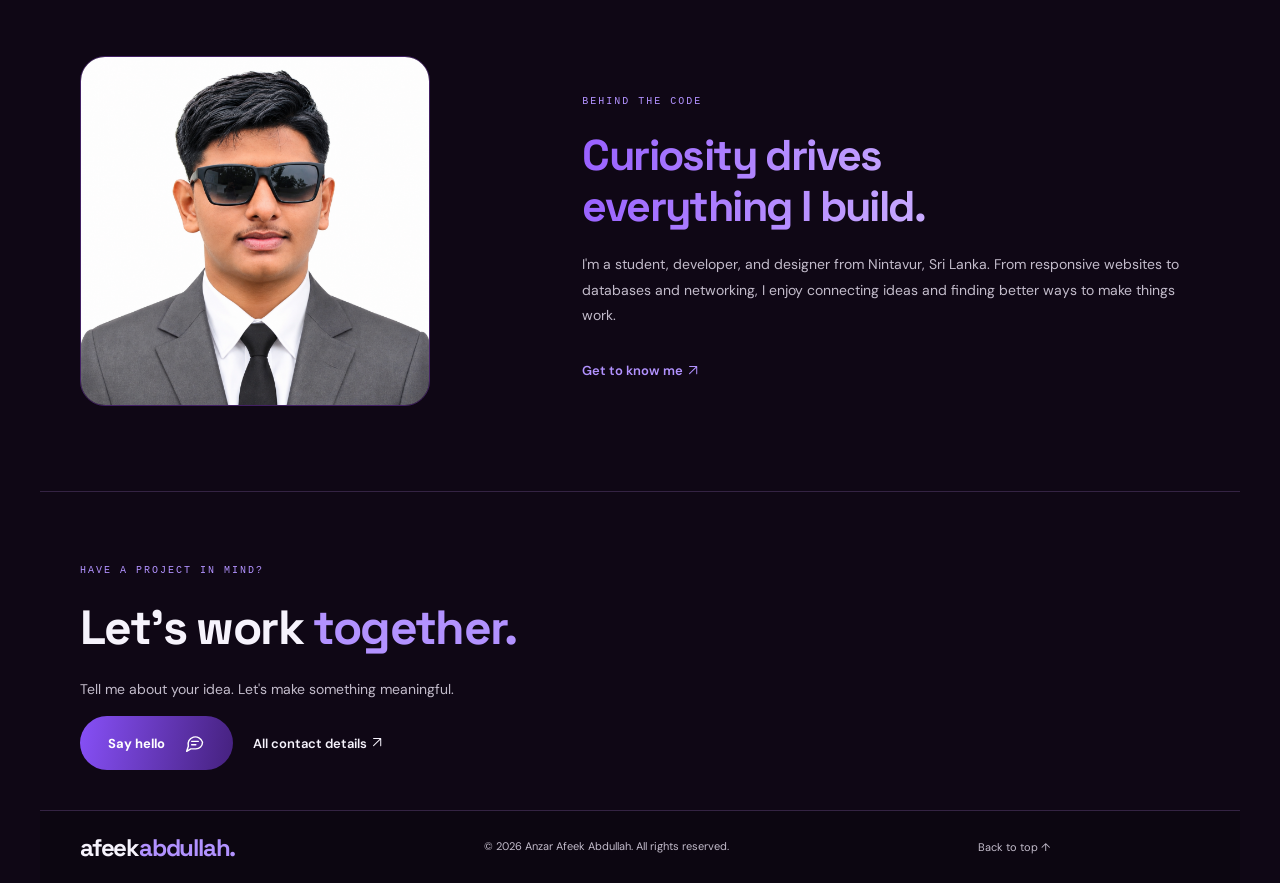
==== commit e271d5b7: "Add public Mine gallery and compact portfolio footer" ====
--- a/index.html
+++ b/index.html
@@ -1,4 +1,4 @@
 <!doctype html>
 <html lang="en"><head><meta charset="UTF-8"><meta name="viewport" content="width=device-width,initial-scale=1">
 <meta name="description" content="Designing thoughtful digital experiences."><title>Home — Anzar Afeek Abdullah</title><meta name="theme-color" content="#0f0715"><link rel="icon" type="image/png" href="profile.png.png"><link rel="stylesheet" href="style.css"></head>
-<body id="top"><div class="site-loader" role="status" aria-label="Loading website"><span>Loading<span class="loading-dots">...</span></span></div><a class="skip-link" href="#main-content">Skip to content</a><header class="nav"><a class="logo" href="index.html">afeek<span>abdullah.</span></a><button class="menu-toggle" type="button" aria-expanded="false" aria-controls="main-nav">Menu <span aria-hidden="true">☰</span></button><nav id="main-nav" aria-label="Main navigation"><a href="index.html" aria-current="page">Home</a><a href="about.html">About</a><a href="services.html">Services</a><a href="skills.html">Skills</a><a href="achievements.html">Achievements</a><a href="education.html">Education</a><a href="projects.html">Online Presence</a><a href="contact.html" class="nav-contact">Contact</a></nav></header><main id="main-content"><section class="hero wrap" id="home"><span class="hero-watermark" aria-hidden="true">HI</span><div class="hero-copy"><p class="hero-greeting">I am Anzar Afeek Abdullah</p><h1>Software Developer +<br>UI/UX Designer</h1><p class="intro">I turn complex ideas into thoughtful software and engaging digital experiences. Bringing code, creativity, and a problem-solving mindset to every project.</p><div class="actions"><a class="button outline-button" href="contact.html">Let's work together <svg class="link-arrow" aria-hidden="true" viewBox="0 0 24 24" fill="none"><path d="M6 18 18 6M6 6h12v12" stroke="currentColor" stroke-width="1.7" stroke-linecap="round" stroke-linejoin="round"/></svg></a><div class="social-circles"><a href="https://github.com/afeekabdullah2010-web" aria-label="GitHub profile" target="_blank" rel="noopener noreferrer"><svg class="social-icon" aria-hidden="true" viewBox="0 0 24 24" fill="none" stroke="currentColor" stroke-width="1.7" stroke-linecap="round" stroke-linejoin="round"><path d="M9 19c-4 1-4-2-6-2m12 4v-3.4c0-1 .1-1.5-.5-2.1 3.3-.4 6.8-1.6 6.8-7.3A5.7 5.7 0 0 0 20 4.3 5.2 5.2 0 0 0 19.9 1S18.6.6 16 2.5a13.4 13.4 0 0 0-7 0C6.4.6 5.1 1 5.1 1A5.2 5.2 0 0 0 5 4.3a5.7 5.7 0 0 0-1.5 3.9c0 5.7 3.5 6.9 6.8 7.3-.5.5-.6 1.1-.5 2.1V21"/></svg></a><a href="https://www.instagram.com/cipherstrike_afeekabd/" aria-label="Instagram profile" target="_blank" rel="noopener noreferrer"><svg class="social-icon" aria-hidden="true" viewBox="0 0 24 24" fill="none" stroke="currentColor" stroke-width="1.7" stroke-linecap="round" stroke-linejoin="round"><path d="M7 2h10a5 5 0 0 1 5 5v10a5 5 0 0 1-5 5H7a5 5 0 0 1-5-5V7a5 5 0 0 1 5-5ZM16 11.4A4 4 0 1 1 12.6 8a4 4 0 0 1 3.4 3.4ZM17.5 6.5h.01"/></svg></a><a href="mailto:afeekabdullah2010@gmail.com" aria-label="Email Anzar"><svg class="social-icon" aria-hidden="true" viewBox="0 0 24 24" fill="none" stroke="currentColor" stroke-width="1.7" stroke-linecap="round" stroke-linejoin="round"><path d="M3 5h18v14H3ZM3 5l9 8 9-8"/></svg></a></div></div></div><div class="portrait-frame"><img class="hero-portrait" src="profile.png.png" alt="Anzar Afeek Abdullah" width="1254" height="1254" fetchpriority="high"></div></section><div class="wrap focus-strip"><div><strong>&lt;/&gt;</strong><span>Software<br>Development</span></div><div><strong>UX</strong><span>Thoughtful<br>Design</span></div><div><strong>Py</strong><span>Python<br>Solutions</span></div><div><strong>LK</strong><span>Based in<br>Sri Lanka</span></div></div><section class="home-services"><div class="wrap"><div class="center-heading"><p class="eyebrow">WHAT I DO</p><h2>My Quality Services</h2><p>I bring your ideas to life through practical development and design<br>that puts people at the center.</p></div><div class="service-list"><a class="service-row" href="services.html"><span class="service-num">01</span><h3>Web Development</h3><p>Responsive websites and applications built around your goals.</p><span class="row-arrow" aria-hidden="true"><svg class="link-arrow" aria-hidden="true" viewBox="0 0 24 24" fill="none"><path d="M6 18 18 6M6 6h12v12" stroke="currentColor" stroke-width="1.7" stroke-linecap="round" stroke-linejoin="round"/></svg></span></a><a class="service-row" href="services.html"><span class="service-num">02</span><h3>UI/UX & Web Design</h3><p>Clear interfaces. Thoughtful interactions. A better digital experience.</p><span class="row-arrow" aria-hidden="true"><svg class="link-arrow" aria-hidden="true" viewBox="0 0 24 24" fill="none"><path d="M6 18 18 6M6 6h12v12" stroke="currentColor" stroke-width="1.7" stroke-linecap="round" stroke-linejoin="round"/></svg></span></a><a class="service-row" href="services.html"><span class="service-num">03</span><h3>Graphic Design</h3><p>Visual identities and creative content that help your ideas stand out.</p><span class="row-arrow" aria-hidden="true"><svg class="link-arrow" aria-hidden="true" viewBox="0 0 24 24" fill="none"><path d="M6 18 18 6M6 6h12v12" stroke="currentColor" stroke-width="1.7" stroke-linecap="round" stroke-linejoin="round"/></svg></span></a><a class="service-row" href="services.html"><span class="service-num">04</span><h3>Software Development</h3><p>Practical software and Python solutions for real-world problems.</p><span class="row-arrow" aria-hidden="true"><svg class="link-arrow" aria-hidden="true" viewBox="0 0 24 24" fill="none"><path d="M6 18 18 6M6 6h12v12" stroke="currentColor" stroke-width="1.7" stroke-linecap="round" stroke-linejoin="round"/></svg></span></a></div><div class="section-link"><a class="text-link" href="services.html">View all services <svg class="link-arrow" aria-hidden="true" viewBox="0 0 24 24" fill="none"><path d="M6 18 18 6M6 6h12v12" stroke="currentColor" stroke-width="1.7" stroke-linecap="round" stroke-linejoin="round"/></svg></a></div></div></section><section class="wrap home-resume"><div><h2><span aria-hidden="true">✧</span> My Experience</h2><article class="timeline-item"><span class="timeline-date">2023–2024</span><h3>Front-End Developer · Orion International Campus</h3><p>Built engaging, responsive web interfaces with attention to usability, performance, and accessibility. Collaborated across design and development to support the campus’s digital presence.</p></article><article class="timeline-item"><span class="timeline-date">2023–2024</span><h3>Gold Medal · Orinsto Institute</h3><p>Recognized with a gold medal for best performance in web development and design, combining technical ability, creativity, and problem solving.</p></article><article class="timeline-item"><span class="timeline-date">2022–2023</span><h3>National Cadet Corps · 38th Battalion</h3><p>As CPL Afeek Abdullah Anzar, took part in the Headquarters Assessment Camp, demonstrating discipline, leadership, and dedication through drills, strategic exercises, and team activities.</p></article><a class="text-link" href="achievements.html">More about my journey <svg class="link-arrow" aria-hidden="true" viewBox="0 0 24 24" fill="none"><path d="M6 18 18 6M6 6h12v12" stroke="currentColor" stroke-width="1.7" stroke-linecap="round" stroke-linejoin="round"/></svg></a></div><div><h2><span aria-hidden="true">⌘</span> My Education</h2><article class="timeline-item"><span class="timeline-date">School</span><h3>Al-Ashraq M.M.V. National School</h3><p>Continuing my education while developing skills in design, software, and technology.</p></article><article class="timeline-item"><span class="timeline-date">2016–2020</span><h3>Ma’aariful Wahy · Institute of Dawa Islamiyaa</h3><p>Completed Books One through Four of the Ma’aariful Wahy series at the Institute of Dawa Islamiyaa, All Ceylon Jamiyyath Ulama.</p></article><article class="timeline-item"><span class="timeline-date">2016–2019</span><h3>Abacus Mental Arithmetic · College of Brain Gym International</h3><p>Completed three years of study at PLITS, Nintavur, under Mr. A.A. Dheen Mohamed, including the First Semester, Second Semester, and Third Book.</p></article><article class="timeline-item"><span class="timeline-date">2015–2019</span><h3>Grade 5 Scholarship · As-Safa Vidyalaya</h3><p>Achieved 140 marks in the Grade 5 Scholarship Examination, with guidance from Anees Sir.</p></article><a class="text-link" href="education.html">Explore my education <svg class="link-arrow" aria-hidden="true" viewBox="0 0 24 24" fill="none"><path d="M6 18 18 6M6 6h12v12" stroke="currentColor" stroke-width="1.7" stroke-linecap="round" stroke-linejoin="round"/></svg></a></div></section><section class="home-skills"><div class="wrap"><div class="center-heading"><p class="eyebrow">MY TOOLBOX</p><h2>My Skills</h2><p>Creative thinking meets technical know-how.<br>These are some of the tools and disciplines I work with.</p></div><div class="tech-grid"><div class="tech-tile"><span>Py</span><h3>Python</h3></div><div class="tech-tile"><span>&lt;/&gt;</span><h3>HTML & CSS</h3></div><div class="tech-tile"><span>JS</span><h3>JavaScript</h3></div><div class="tech-tile"><span>UX</span><h3>UI/UX Design</h3></div><div class="tech-tile"><span>SQL</span><h3>Databases</h3></div><div class="tech-tile"><span>TS</span><h3>TypeScript</h3></div></div><div class="section-link"><a class="text-link" href="skills.html">Explore all skills <svg class="link-arrow" aria-hidden="true" viewBox="0 0 24 24" fill="none"><path d="M6 18 18 6M6 6h12v12" stroke="currentColor" stroke-width="1.7" stroke-linecap="round" stroke-linejoin="round"/></svg></a></div></div></section><section class="wrap home-about"><img src="profile.png.png" alt="Portrait of Anzar Afeek Abdullah" width="1254" height="1254" loading="lazy"><div><p class="eyebrow">BEHIND THE CODE</p><h2>Curiosity drives<br>everything I build.</h2><p>I'm a student, developer, and designer from Nintavur, Sri Lanka. From responsive websites to databases and networking, I enjoy connecting ideas and finding better ways to make things work.</p><a class="text-link" href="about.html">Get to know me <svg class="link-arrow" aria-hidden="true" viewBox="0 0 24 24" fill="none"><path d="M6 18 18 6M6 6h12v12" stroke="currentColor" stroke-width="1.7" stroke-linecap="round" stroke-linejoin="round"/></svg></a></div></section><section class="wrap home-contact"><p class="eyebrow">HAVE A PROJECT IN MIND?</p><h2>Let's work <span>together.</span></h2><p>Tell me about your idea. Let's make something meaningful.</p><button class="button" type="button" data-open-chat>Say hello <svg class="social-icon" aria-hidden="true" viewBox="0 0 24 24" fill="none" stroke="currentColor" stroke-width="1.7" stroke-linecap="round" stroke-linejoin="round"><path d="M21 11a8 8 0 0 1-8 8H7l-5 3 2-6a8 8 0 1 1 17-5ZM8 10h8M8 14h5"/></svg></button><a class="text-link contact-call" href="contact.html">All contact details <svg class="link-arrow" aria-hidden="true" viewBox="0 0 24 24" fill="none"><path d="M6 18 18 6M6 6h12v12" stroke="currentColor" stroke-width="1.7" stroke-linecap="round" stroke-linejoin="round"/></svg></a></section></main><footer class="wrap"><a class="logo" href="index.html">afeek<span>abdullah.</span></a><p>© <span id="year">2026</span> Anzar Afeek Abdullah. All rights reserved.</p><a href="#top">Back to top ↑</a></footer><button class="chat-launcher" type="button" aria-haspopup="dialog" aria-controls="portfolio-chat" aria-expanded="false"><svg class="social-icon" aria-hidden="true" viewBox="0 0 24 24" fill="none" stroke="currentColor" stroke-width="1.7" stroke-linecap="round" stroke-linejoin="round"><path d="M21 11a8 8 0 0 1-8 8H7l-5 3 2-6a8 8 0 1 1 17-5ZM8 10h8M8 14h5"/></svg><span>Say hello</span></button><dialog id="portfolio-chat" class="chat-panel" aria-labelledby="chat-title"><header class="chat-header"><div><h2 id="chat-title">Afeek's portfolio assistant</h2><p>Quick answers about my work</p></div><button type="button" class="chat-close" aria-label="Close chat">×</button></header><p class="chat-disclosure">Automated portfolio guide — not live AI or a conversation with Afeek. Messages stay in this page.</p><div class="chat-messages" role="log" aria-live="polite" aria-relevant="additions"><p class="chat-bubble assistant">Hi! Ask about my services, skills, or how to hire me.</p></div><div class="chat-suggestions"><button type="button">Services</button><button type="button">Skills</button><button type="button">Hire me</button><button type="button">Contact</button></div><form class="chat-form"><label class="visually-hidden" for="chat-input">Your message</label><input id="chat-input" name="message" placeholder="Ask about my work…" maxlength="500" autocomplete="off" required><button type="submit" aria-label="Send message">Send</button></form><a class="chat-human" href="mailto:afeekabdullah2010@gmail.com">Email Afeek directly →</a></dialog><script src="script.js"></script></body></html>+<body id="top"><div class="site-loader" role="status" aria-label="Loading website"><span>Loading<span class="loading-dots">...</span></span></div><a class="skip-link" href="#main-content">Skip to content</a><header class="nav"><a class="logo" href="index.html">afeek<span>abdullah.</span></a><button class="menu-toggle" type="button" aria-expanded="false" aria-controls="main-nav">Menu <span aria-hidden="true">☰</span></button><nav id="main-nav" aria-label="Main navigation"><a href="index.html" aria-current="page">Home</a><a href="about.html">About</a><a href="services.html">Services</a><a href="skills.html">Skills</a><a href="achievements.html">Achievements</a><a href="education.html">Education</a><a href="projects.html">Online Presence</a><a href="mine.html">Mine</a><a href="contact.html" class="nav-contact">Contact</a></nav></header><main id="main-content"><section class="hero wrap" id="home"><span class="hero-watermark" aria-hidden="true">{0x1337}</span><div class="hero-copy"><p class="hero-greeting">I am Anzar Afeek Abdullah</p><h1>Software Developer +<br>UI/UX Designer</h1><p class="intro">I turn complex ideas into thoughtful software and engaging digital experiences. Bringing code, creativity, and a problem-solving mindset to every project.</p><div class="actions"><a class="button outline-button" href="contact.html">Let's work together <svg class="link-arrow" aria-hidden="true" viewBox="0 0 24 24" fill="none"><path d="M6 18 18 6M6 6h12v12" stroke="currentColor" stroke-width="1.7" stroke-linecap="round" stroke-linejoin="round"/></svg></a><div class="social-circles"><a href="https://github.com/afeekabdullah2010-web" aria-label="GitHub profile" target="_blank" rel="noopener noreferrer"><svg class="social-icon" aria-hidden="true" viewBox="0 0 24 24" fill="none" stroke="currentColor" stroke-width="1.7" stroke-linecap="round" stroke-linejoin="round"><path d="M9 19c-4 1-4-2-6-2m12 4v-3.4c0-1 .1-1.5-.5-2.1 3.3-.4 6.8-1.6 6.8-7.3A5.7 5.7 0 0 0 20 4.3 5.2 5.2 0 0 0 19.9 1S18.6.6 16 2.5a13.4 13.4 0 0 0-7 0C6.4.6 5.1 1 5.1 1A5.2 5.2 0 0 0 5 4.3a5.7 5.7 0 0 0-1.5 3.9c0 5.7 3.5 6.9 6.8 7.3-.5.5-.6 1.1-.5 2.1V21"/></svg></a><a href="https://www.instagram.com/cipherstrike_afeekabd/" aria-label="Instagram profile" target="_blank" rel="noopener noreferrer"><svg class="social-icon" aria-hidden="true" viewBox="0 0 24 24" fill="none" stroke="currentColor" stroke-width="1.7" stroke-linecap="round" stroke-linejoin="round"><path d="M7 2h10a5 5 0 0 1 5 5v10a5 5 0 0 1-5 5H7a5 5 0 0 1-5-5V7a5 5 0 0 1 5-5ZM16 11.4A4 4 0 1 1 12.6 8a4 4 0 0 1 3.4 3.4ZM17.5 6.5h.01"/></svg></a><a href="mailto:afeekabdullah2010@gmail.com" aria-label="Email Anzar"><svg class="social-icon" aria-hidden="true" viewBox="0 0 24 24" fill="none" stroke="currentColor" stroke-width="1.7" stroke-linecap="round" stroke-linejoin="round"><path d="M3 5h18v14H3ZM3 5l9 8 9-8"/></svg></a></div></div></div><div class="portrait-frame"><img class="hero-portrait" src="profile.png.png" alt="Anzar Afeek Abdullah" width="1254" height="1254" fetchpriority="high"></div></section><div class="wrap focus-strip"><div><strong>&lt;/&gt;</strong><span>Software<br>Development</span></div><div><strong>UX</strong><span>Thoughtful<br>Design</span></div><div><strong>Py</strong><span>Python<br>Solutions</span></div><div><strong>LK</strong><span>Based in<br>Sri Lanka</span></div></div><section class="home-services"><div class="wrap"><div class="center-heading"><p class="eyebrow">WHAT I DO</p><h2>My Quality Services</h2><p>I bring your ideas to life through practical development and design<br>that puts people at the center.</p></div><div class="service-list"><a class="service-row" href="services.html"><span class="service-num">01</span><h3>Web Development</h3><p>Responsive websites and applications built around your goals.</p><span class="row-arrow" aria-hidden="true"><svg class="link-arrow" aria-hidden="true" viewBox="0 0 24 24" fill="none"><path d="M6 18 18 6M6 6h12v12" stroke="currentColor" stroke-width="1.7" stroke-linecap="round" stroke-linejoin="round"/></svg></span></a><a class="service-row" href="services.html"><span class="service-num">02</span><h3>UI/UX & Web Design</h3><p>Clear interfaces. Thoughtful interactions. A better digital experience.</p><span class="row-arrow" aria-hidden="true"><svg class="link-arrow" aria-hidden="true" viewBox="0 0 24 24" fill="none"><path d="M6 18 18 6M6 6h12v12" stroke="currentColor" stroke-width="1.7" stroke-linecap="round" stroke-linejoin="round"/></svg></span></a><a class="service-row" href="services.html"><span class="service-num">03</span><h3>Graphic Design</h3><p>Visual identities and creative content that help your ideas stand out.</p><span class="row-arrow" aria-hidden="true"><svg class="link-arrow" aria-hidden="true" viewBox="0 0 24 24" fill="none"><path d="M6 18 18 6M6 6h12v12" stroke="currentColor" stroke-width="1.7" stroke-linecap="round" stroke-linejoin="round"/></svg></span></a><a class="service-row" href="services.html"><span class="service-num">04</span><h3>Software Development</h3><p>Practical software and Python solutions for real-world problems.</p><span class="row-arrow" aria-hidden="true"><svg class="link-arrow" aria-hidden="true" viewBox="0 0 24 24" fill="none"><path d="M6 18 18 6M6 6h12v12" stroke="currentColor" stroke-width="1.7" stroke-linecap="round" stroke-linejoin="round"/></svg></span></a></div><div class="section-link"><a class="text-link" href="services.html">View all services <svg class="link-arrow" aria-hidden="true" viewBox="0 0 24 24" fill="none"><path d="M6 18 18 6M6 6h12v12" stroke="currentColor" stroke-width="1.7" stroke-linecap="round" stroke-linejoin="round"/></svg></a></div></div></section><section class="wrap home-resume"><div><h2><span aria-hidden="true">✧</span> My Experience</h2><article class="timeline-item"><span class="timeline-date">2023–2024</span><h3>Front-End Developer · Orion International Campus</h3><p>Built engaging, responsive web interfaces with attention to usability, performance, and accessibility. Collaborated across design and development to support the campus’s digital presence.</p></article><article class="timeline-item"><span class="timeline-date">2023–2024</span><h3>Gold Medal · Orinsto Institute</h3><p>Recognized with a gold medal for best performance in web development and design, combining technical ability, creativity, and problem solving.</p></article><article class="timeline-item"><span class="timeline-date">2022–2023</span><h3>National Cadet Corps · 38th Battalion</h3><p>As CPL Afeek Abdullah Anzar, took part in the Headquarters Assessment Camp, demonstrating discipline, leadership, and dedication through drills, strategic exercises, and team activities.</p></article><a class="text-link" href="achievements.html">More about my journey <svg class="link-arrow" aria-hidden="true" viewBox="0 0 24 24" fill="none"><path d="M6 18 18 6M6 6h12v12" stroke="currentColor" stroke-width="1.7" stroke-linecap="round" stroke-linejoin="round"/></svg></a></div><div><h2><span aria-hidden="true">⌘</span> My Education</h2><article class="timeline-item"><span class="timeline-date">School</span><h3>Al-Ashraq M.M.V. National School</h3><p>Continuing my education while developing skills in design, software, and technology.</p></article><article class="timeline-item"><span class="timeline-date">2016–2020</span><h3>Ma’aariful Wahy · Institute of Dawa Islamiyaa</h3><p>Completed Books One through Four of the Ma’aariful Wahy series at the Institute of Dawa Islamiyaa, All Ceylon Jamiyyath Ulama.</p></article><article class="timeline-item"><span class="timeline-date">2016–2019</span><h3>Abacus Mental Arithmetic · College of Brain Gym International</h3><p>Completed three years of study at PLITS, Nintavur, under Mr. A.A. Dheen Mohamed, including the First Semester, Second Semester, and Third Book.</p></article><article class="timeline-item"><span class="timeline-date">2015–2019</span><h3>Grade 5 Scholarship · As-Safa Vidyalaya</h3><p>Achieved 140 marks in the Grade 5 Scholarship Examination, with guidance from Anees Sir.</p></article><a class="text-link" href="education.html">Explore my education <svg class="link-arrow" aria-hidden="true" viewBox="0 0 24 24" fill="none"><path d="M6 18 18 6M6 6h12v12" stroke="currentColor" stroke-width="1.7" stroke-linecap="round" stroke-linejoin="round"/></svg></a></div></section><section class="home-skills"><div class="wrap"><div class="center-heading"><p class="eyebrow">MY TOOLBOX</p><h2>My Skills</h2><p>Creative thinking meets technical know-how.<br>These are some of the tools and disciplines I work with.</p></div><div class="tech-grid"><div class="tech-tile"><span>Py</span><h3>Python</h3></div><div class="tech-tile"><span>&lt;/&gt;</span><h3>HTML & CSS</h3></div><div class="tech-tile"><span>JS</span><h3>JavaScript</h3></div><div class="tech-tile"><span>UX</span><h3>UI/UX Design</h3></div><div class="tech-tile"><span>SQL</span><h3>Databases</h3></div><div class="tech-tile"><span>TS</span><h3>TypeScript</h3></div></div><div class="section-link"><a class="text-link" href="skills.html">Explore all skills <svg class="link-arrow" aria-hidden="true" viewBox="0 0 24 24" fill="none"><path d="M6 18 18 6M6 6h12v12" stroke="currentColor" stroke-width="1.7" stroke-linecap="round" stroke-linejoin="round"/></svg></a></div></div></section><section class="wrap home-about"><img src="profile.png.png" alt="Portrait of Anzar Afeek Abdullah" width="1254" height="1254" loading="lazy"><div><p class="eyebrow">BEHIND THE CODE</p><h2>Curiosity drives<br>everything I build.</h2><p>I'm a student, developer, and designer from Nintavur, Sri Lanka. From responsive websites to databases and networking, I enjoy connecting ideas and finding better ways to make things work.</p><a class="text-link" href="about.html">Get to know me <svg class="link-arrow" aria-hidden="true" viewBox="0 0 24 24" fill="none"><path d="M6 18 18 6M6 6h12v12" stroke="currentColor" stroke-width="1.7" stroke-linecap="round" stroke-linejoin="round"/></svg></a></div></section><section class="wrap home-contact"><p class="eyebrow">HAVE A PROJECT IN MIND?</p><h2>Let's work <span>together.</span></h2><p>Tell me about your idea. Let's make something meaningful.</p><button class="button" type="button" data-open-chat>Say hello <svg class="social-icon" aria-hidden="true" viewBox="0 0 24 24" fill="none" stroke="currentColor" stroke-width="1.7" stroke-linecap="round" stroke-linejoin="round"><path d="M21 11a8 8 0 0 1-8 8H7l-5 3 2-6a8 8 0 1 1 17-5ZM8 10h8M8 14h5"/></svg></button><a class="text-link contact-call" href="contact.html">All contact details <svg class="link-arrow" aria-hidden="true" viewBox="0 0 24 24" fill="none"><path d="M6 18 18 6M6 6h12v12" stroke="currentColor" stroke-width="1.7" stroke-linecap="round" stroke-linejoin="round"/></svg></a></section></main><footer class="wrap"><a class="logo" href="index.html">afeek<span>abdullah.</span></a><p>© <span id="year">2026</span> Anzar Afeek Abdullah. All rights reserved.</p><a href="#top">Back to top ↑</a></footer><button class="chat-launcher" type="button" aria-haspopup="dialog" aria-controls="portfolio-chat" aria-expanded="false"><svg class="social-icon" aria-hidden="true" viewBox="0 0 24 24" fill="none" stroke="currentColor" stroke-width="1.7" stroke-linecap="round" stroke-linejoin="round"><path d="M21 11a8 8 0 0 1-8 8H7l-5 3 2-6a8 8 0 1 1 17-5ZM8 10h8M8 14h5"/></svg><span>Say hello</span></button><dialog id="portfolio-chat" class="chat-panel" aria-labelledby="chat-title"><header class="chat-header"><div><h2 id="chat-title">Afeek's portfolio assistant</h2><p>Quick answers about my work</p></div><button type="button" class="chat-close" aria-label="Close chat">×</button></header><p class="chat-disclosure">Automated portfolio guide — not live AI or a conversation with Afeek. Messages stay in this page.</p><div class="chat-messages" role="log" aria-live="polite" aria-relevant="additions"><p class="chat-bubble assistant">Hi! Ask about my services, skills, or how to hire me.</p></div><div class="chat-suggestions"><button type="button">Services</button><button type="button">Skills</button><button type="button">Hire me</button><button type="button">Contact</button></div><form class="chat-form"><label class="visually-hidden" for="chat-input">Your message</label><input id="chat-input" name="message" placeholder="Ask about my work…" maxlength="500" autocomplete="off" required><button type="submit" aria-label="Send message">Send</button></form><a class="chat-human" href="mailto:afeekabdullah2010@gmail.com">Email Afeek directly →</a></dialog><script src="script.js"></script></body></html>
--- a/style.css
+++ b/style.css
@@ -8,4 +8,8 @@
 @media(max-width:1100px){.hero{gap:35px}.hero h1{font-size:43px}.hero-greeting{font-size:21px}.hero .actions{gap:18px}.nav nav a[aria-current=page]{background:#29143e}.home-resume{gap:30px}.tech-grid{grid-template-columns:repeat(3,1fr)}.focus-strip{gap:20px}.focus-strip strong{font-size:36px}}
 @media(max-width:800px){.hero{grid-template-columns:1fr;padding-top:40px;gap:35px}.hero h1{font-size:clamp(36px,8vw,54px)}.hero-greeting{font-size:20px}.hero .intro{font-size:15px}.hero-watermark{font-size:190px;left:10%;top:15px}.portrait-frame{max-width:340px;width:calc(100% - 20px)}.focus-strip{grid-template-columns:1fr 1fr;padding-top:15px;padding-bottom:50px;gap:25px}.focus-strip strong{font-size:35px}.focus-strip span{font-size:11px}.home-services,.home-skills{padding:55px 0}.center-heading{margin-bottom:25px}.center-heading h2,.home-about h2{font-size:33px}.center-heading>p br{display:none}.service-row{grid-template-columns:25px 1fr 25px;gap:12px;padding:22px 5px}.service-row h3{font-size:20px}.service-row p{grid-column:2;grid-row:2;font-size:12px}.service-row .row-arrow{grid-column:3;grid-row:1}.home-resume{grid-template-columns:1fr;padding-top:55px;padding-bottom:55px;gap:35px}.home-resume h2{font-size:28px}.tech-grid{grid-template-columns:repeat(3,1fr);gap:12px}.tech-tile{padding:22px 6px 16px;border-radius:14px}.tech-tile>span{font-size:29px}.tech-tile h3{font-size:10px}.home-about{grid-template-columns:1fr;gap:30px;padding-top:55px;padding-bottom:55px}.home-about img{max-width:300px}.home-contact h2{font-size:35px}.skills article{grid-template-columns:40px 1fr;gap:15px;padding:22px 0}.skills article p{grid-column:2}.skills article h3{font-size:19px}.expertise-grid article{padding:20px}.home-contact .contact-call{margin-top:25px}}
 .link-arrow{display:inline-block;width:1.1em;height:1.1em;vertical-align:-.15em;flex-shrink:0}.row-arrow .link-arrow{width:26px;height:26px}
-.social-icon{width:20px;height:20px;display:inline-block;vertical-align:middle;flex-shrink:0}.contact-details .social-icon{width:17px;height:17px;margin-right:6px}.social-circles a{width:40px;height:40px}.hire-card{margin-top:45px;padding:35px;border:1px solid #43265e;border-radius:18px;background:linear-gradient(120deg,#241235,#100819)}.hire-card p:not(.eyebrow){max-width:650px;color:var(--muted);font-size:14px}.site-loader{display:none;position:fixed;inset:0;background:#000;color:#fff;z-index:9999;place-items:center;font-family:'Space Grotesk',sans-serif;font-size:24px;letter-spacing:4px;pointer-events:none}.site-loader.is-loading{display:grid;animation:loader-exit .4s 4.6s forwards}.site-loader>span{animation:loading-pulse 1.1s ease-in-out infinite}.intro-loading{overflow:hidden;animation:unlock-scroll 0s 5.2s forwards}@keyframes loading-pulse{0%,100%{opacity:.2}50%{opacity:1}}@keyframes loader-exit{to{opacity:0;visibility:hidden}}@keyframes unlock-scroll{to{overflow:visible}}.scroll-reveal{opacity:0;transform:translateY(25px);transition:opacity .6s ease,transform .6s ease}.scroll-reveal.in-view,.scroll-reveal:focus-within{opacity:1;transform:translateY(0)}.visually-hidden{position:absolute;width:1px;height:1px;padding:0;margin:-1px;overflow:hidden;clip:rect(0,0,0,0);white-space:nowrap;border:0}.chat-launcher{position:fixed;right:24px;bottom:24px;z-index:50;display:flex;align-items:center;gap:9px;border:1px solid #ab7bff;background:linear-gradient(110deg,#8750f7,#45217e);color:#fff;border-radius:30px;box-shadow:0 8px 35px #0008;padding:14px 20px;font:600 13px 'DM Sans',sans-serif;cursor:pointer}.chat-panel{position:fixed;inset:auto 20px 20px auto;width:390px;max-width:calc(100vw - 24px);max-height:calc(100dvh - 40px);margin:0;padding:0;color:var(--ink);background:#150d20;border:1px solid #65428c;border-radius:18px;box-shadow:0 20px 80px #0009;overflow:auto}.chat-panel::backdrop{background:#0006;backdrop-filter:blur(3px)}.chat-header{display:flex;align-items:center;justify-content:space-between;padding:20px;border-bottom:1px solid #342343;background:#211030}.chat-header h2{font-size:16px;margin:0;letter-spacing:0}.chat-header p{font-size:11px;color:#c6b4da;margin:5px 0 0}.chat-close{background:none;border:0;color:white;font-size:28px;cursor:pointer;padding:4px 8px}.chat-disclosure{font-size:10px;color:#c7b7d9;padding:12px 20px;margin:0;border-bottom:1px solid #342343}.chat-messages{height:260px;overflow:auto;padding:15px;display:flex;flex-direction:column;gap:12px}.chat-bubble{font-size:12px;line-height:1.8;padding:11px 14px;max-width:90%;margin:0;border-radius:12px;overflow-wrap:anywhere;flex-shrink:0}.chat-bubble.assistant{background:#29183c;align-self:flex-start}.chat-bubble.visitor{background:#6b3db1;align-self:flex-end;color:#fff}.chat-suggestions{display:flex;flex-wrap:wrap;gap:6px;padding:8px 15px}.chat-suggestions button{background:#241136;color:#d6baff;border:1px solid #65428c;border-radius:20px;font-size:10px;padding:7px 10px;cursor:pointer}.chat-form{display:flex;gap:8px;padding:12px 15px}.chat-form input{width:100%;min-width:0;background:#0b0611;border:1px solid #65428c;border-radius:8px;padding:12px;color:white;font:inherit;font-size:12px}.chat-form button{background:#8750f7;border:0;border-radius:8px;color:#fff;font-size:12px;padding:0 14px;cursor:pointer}.chat-human{display:block;text-align:center;padding:5px 15px 16px;font-size:11px;color:#c8a9ff}footer{padding-bottom:90px}@media(max-width:600px){.chat-launcher{right:15px;bottom:15px}.chat-panel{right:12px;bottom:12px}.chat-messages{height:min(260px,35dvh)}.hire-card{padding:24px}.hire-card h2{font-size:29px}}@media(prefers-reduced-motion:reduce){.scroll-reveal{opacity:1;transform:none;transition:none}.site-loader>span{animation:none}}
+.social-icon{width:20px;height:20px;display:inline-block;vertical-align:middle;flex-shrink:0}.contact-details .social-icon{width:17px;height:17px;margin-right:6px}.social-circles a{width:40px;height:40px}.hire-card{margin-top:45px;padding:35px;border:1px solid #43265e;border-radius:18px;background:linear-gradient(120deg,#241235,#100819)}.hire-card p:not(.eyebrow){max-width:650px;color:var(--muted);font-size:14px}.site-loader{display:none;position:fixed;inset:0;background:#000;color:#fff;z-index:9999;place-items:center;font-family:'Space Grotesk',sans-serif;font-size:24px;letter-spacing:4px;pointer-events:none}.site-loader.is-loading{display:grid;animation:loader-exit .4s 4.6s forwards}.site-loader>span{animation:loading-pulse 1.1s ease-in-out infinite}.intro-loading{overflow:hidden;animation:unlock-scroll 0s 5.2s forwards}@keyframes loading-pulse{0%,100%{opacity:.2}50%{opacity:1}}@keyframes loader-exit{to{opacity:0;visibility:hidden}}@keyframes unlock-scroll{to{overflow:visible}}.scroll-reveal{opacity:0;transform:translateY(25px);transition:opacity .6s ease,transform .6s ease}.scroll-reveal.in-view,.scroll-reveal:focus-within{opacity:1;transform:translateY(0)}.visually-hidden{position:absolute;width:1px;height:1px;padding:0;margin:-1px;overflow:hidden;clip:rect(0,0,0,0);white-space:nowrap;border:0}.chat-launcher{position:fixed;right:24px;bottom:24px;z-index:50;display:flex;align-items:center;gap:9px;border:1px solid #ab7bff;background:linear-gradient(110deg,#8750f7,#45217e);color:#fff;border-radius:30px;box-shadow:0 8px 35px #0008;padding:14px 20px;font:600 13px 'DM Sans',sans-serif;cursor:pointer}.chat-panel{position:fixed;inset:auto 20px 20px auto;width:390px;max-width:calc(100vw - 24px);max-height:calc(100dvh - 40px);margin:0;padding:0;color:var(--ink);background:#150d20;border:1px solid #65428c;border-radius:18px;box-shadow:0 20px 80px #0009;overflow:auto}.chat-panel::backdrop{background:#0006;backdrop-filter:blur(3px)}.chat-header{display:flex;align-items:center;justify-content:space-between;padding:20px;border-bottom:1px solid #342343;background:#211030}.chat-header h2{font-size:16px;margin:0;letter-spacing:0}.chat-header p{font-size:11px;color:#c6b4da;margin:5px 0 0}.chat-close{background:none;border:0;color:white;font-size:28px;cursor:pointer;padding:4px 8px}.chat-disclosure{font-size:10px;color:#c7b7d9;padding:12px 20px;margin:0;border-bottom:1px solid #342343}.chat-messages{height:260px;overflow:auto;padding:15px;display:flex;flex-direction:column;gap:12px}.chat-bubble{font-size:12px;line-height:1.8;padding:11px 14px;max-width:90%;margin:0;border-radius:12px;overflow-wrap:anywhere;flex-shrink:0}.chat-bubble.assistant{background:#29183c;align-self:flex-start}.chat-bubble.visitor{background:#6b3db1;align-self:flex-end;color:#fff}.chat-suggestions{display:flex;flex-wrap:wrap;gap:6px;padding:8px 15px}.chat-suggestions button{background:#241136;color:#d6baff;border:1px solid #65428c;border-radius:20px;font-size:10px;padding:7px 10px;cursor:pointer}.chat-form{display:flex;gap:8px;padding:12px 15px}.chat-form input{width:100%;min-width:0;background:#0b0611;border:1px solid #65428c;border-radius:8px;padding:12px;color:white;font:inherit;font-size:12px}.chat-form button{background:#8750f7;border:0;border-radius:8px;color:#fff;font-size:12px;padding:0 14px;cursor:pointer}.chat-human{display:block;text-align:center;padding:5px 15px 16px;font-size:11px;color:#c8a9ff}footer{padding-top:18px;padding-bottom:18px}@media(max-width:600px){.chat-launcher{right:15px;bottom:15px}.chat-panel{right:12px;bottom:12px}.chat-messages{height:min(260px,35dvh)}.hire-card{padding:24px}.hire-card h2{font-size:29px}}@media(prefers-reduced-motion:reduce){.scroll-reveal{opacity:1;transform:none;transition:none}.site-loader>span{animation:none}}
+
+/* Compact footer and personalized developer watermark. */
+.hero-watermark{font-size:clamp(65px,13vw,175px);left:5%;top:45px;letter-spacing:-7px;max-width:90%;white-space:nowrap}.home-contact{padding-bottom:40px}.page-bottom{padding-bottom:30px}.contact{padding-bottom:30px}footer{min-height:0;gap:12px}footer p{margin:8px 0}footer>a:last-child{margin-right:150px}@media(max-width:800px){.hero-watermark{font-size:clamp(52px,13vw,100px);left:5%;top:20px;letter-spacing:-4px}footer{padding-top:16px;padding-bottom:16px}footer>a:last-child{margin-right:0}.home-contact{padding-bottom:30px}}
+.mine-intro{padding-top:45px;padding-bottom:25px}.mine-intro>p:not(.eyebrow){max-width:650px;color:var(--muted);font-size:14px}.gallery-notice{display:inline-block;padding:7px 12px;border:1px solid #43265e;border-radius:20px;font-size:11px!important}.mine-gallery{display:grid;grid-template-columns:1fr 1fr;gap:60px;align-items:center;padding-top:15px;padding-bottom:45px}.mine-gallery figure{margin:0;overflow:hidden;background:#180d25;border:1px solid #43265e;border-radius:18px}.mine-gallery figure img{display:block;width:100%;height:auto}.mine-gallery figcaption{padding:22px}.mine-gallery figcaption>span{font-size:10px;letter-spacing:2px;color:var(--accent)}.mine-gallery figcaption h2{font-size:23px;margin:12px 0}.mine-gallery figcaption p{font-size:13px;color:var(--muted);margin:0}.mine-details dl{margin:25px 0}.mine-details dl>div{padding:15px 0;border-bottom:1px solid var(--line)}.mine-details dt{font-size:11px;color:var(--accent);margin-bottom:7px}.mine-details dd{margin:0;font-size:14px;line-height:1.8;color:var(--muted)}@media(max-width:800px){.mine-intro{padding-top:25px}.mine-gallery{grid-template-columns:1fr;gap:30px}.mine-gallery figure{max-width:450px}.mine-details h2{font-size:30px}}
